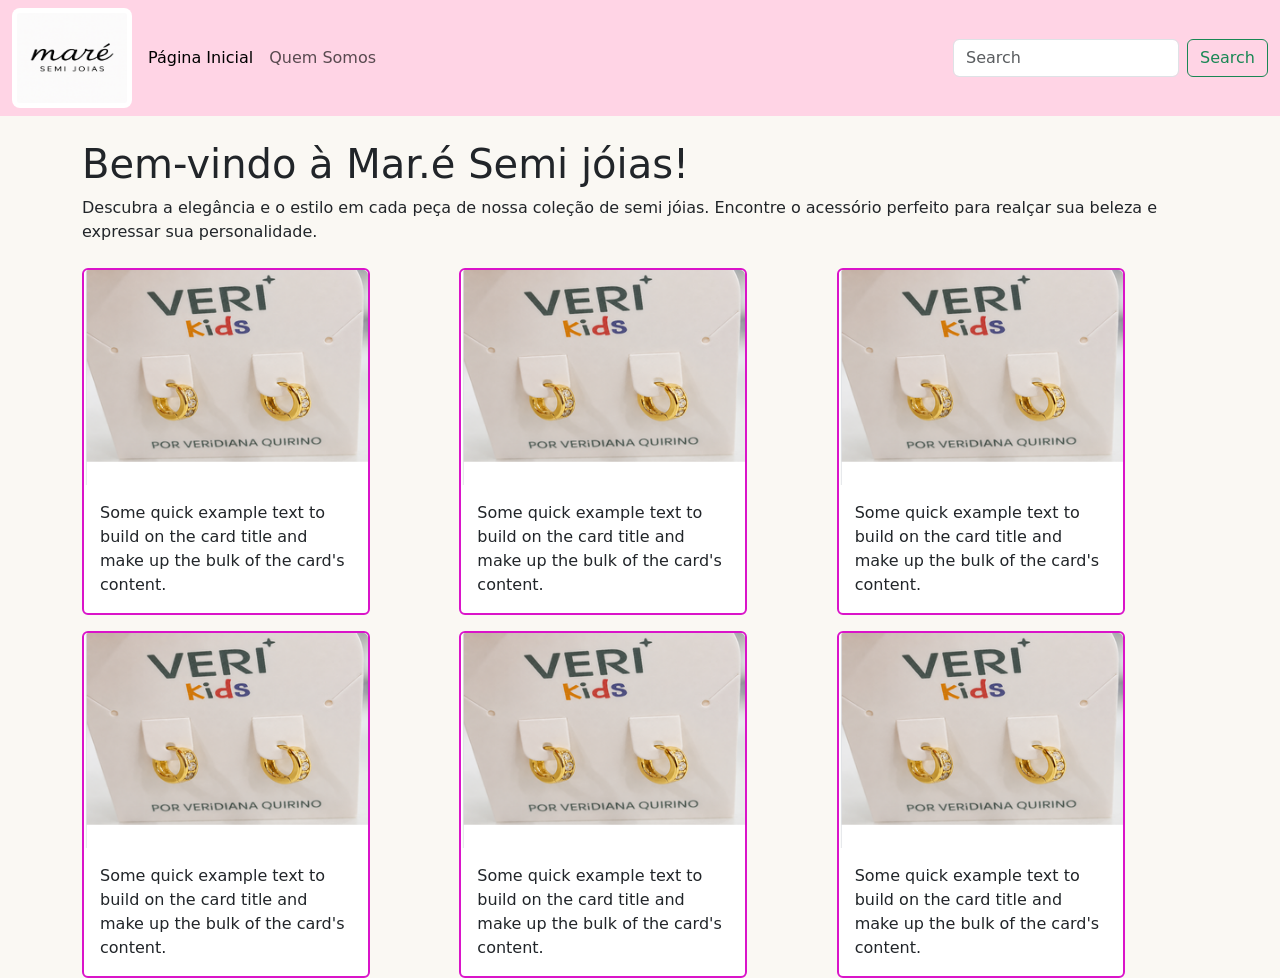
==== index.html @ 589cd00e "maresemijoias" ====
<!DOCTYPE html>
<html lang="pt-br">

<head>
    <meta charset="UTF-8">
    <meta name="viewport" content="width=device-width, initial-scale=1.0">
    <link href="https://cdn.jsdelivr.net/npm/bootstrap@5.3.8/dist/css/bootstrap.min.css" rel="stylesheet"
        integrity="sha384-sRIl4kxILFvY47J16cr9ZwB07vP4J8+LH7qKQnuqkuIAvNWLzeN8tE5YBujZqJLB" crossorigin="anonymous">
    <link href="./CSS/style.css" rel="stylesheet">
    <script src="https://cdn.jsdelivr.net/npm/bootstrap@5.3.8/dist/js/bootstrap.bundle.min.js"
        integrity="sha384-FKyoEForCGlyvwx9Hj09JcYn3nv7wiPVlz7YYwJrWVcXK/BmnVDxM+D2scQbITxI"
        crossorigin="anonymous"></script>

    <title>Mar.é Semi jóias</title>
</head>

<body>
    <nav class="navbar navbar-expand-lg navbar-rose">
        <div class="container-fluid">
            <img src="./Imagens/logo.png" alt="Logo Mar.é Semi jóias" class="logo me-2">
            <button class="navbar-toggler" type="button" data-bs-toggle="collapse" data-bs-target="#navbarTogglerDemo02"
                aria-controls="navbarTogglerDemo02" aria-expanded="false" aria-label="Toggle navigation">
                <span class="navbar-toggler-icon"></span>
            </button>
            <div class="collapse navbar-collapse" id="navbarTogglerDemo02">
                <ul class="navbar-nav me-auto mb-2 mb-lg-0">
                    <li class="nav-item">
                        <a class="nav-link active" aria-current="page" href="#">Página Inicial </a>
                    </li>
                    <li class="nav-item">
                        <a class="nav-link" href="./quemsomos.html">Quem Somos </a>
                    </li>

                </ul>
                <form class="d-flex" role="search">
                    <input class="form-control me-2" type="search" placeholder="Search" aria-label="Search">
                    <button class="btn btn-outline-success" type="submit">Search</button>
                </form>
            </div>
        </div>
    </nav> <!-- Fim da barra de navegação -->

    <div class="container mt-4">
        <h1>Bem-vindo à Mar.é Semi jóias!</h1>
        <p>Descubra a elegância e o estilo em cada peça de nossa coleção de semi jóias. Encontre o acessório perfeito
            para realçar sua beleza e expressar sua personalidade.</p>

    </div> <!-- Fim da seção de introdução -->
    <div class="container mt-4">
        <div class="row g-3">
            <div class="col-md-6 col-lg-4">
                <div class="card" style="width: 18rem;">
                    <img src="./Imagens/kidsbrinco.png" class="card-img-top" alt="...">
                    <div class="card-body">
                        <p class="card-text">Some quick example text to build on the card title and make up the bulk of
                            the
                            card's content.</p>
                    </div>
                </div>
            </div>
            <div class="col-md-6 col-lg-4">
                <div class="card" style="width: 18rem;">
                    <img src="./Imagens/kidsbrinco.png" class="card-img-top" alt="...">
                    <div class="card-body">
                        <p class="card-text">Some quick example text to build on the card title and make up the bulk of
                            the
                            card's content.</p>
                    </div>
                </div>
            </div>
            <div class="col-md-6 col-lg-4">
                <div class="card" style="width: 18rem;">
                    <img src="./Imagens/kidsbrinco.png" class="card-img-top" alt="...">
                    <div class="card-body">
                        <p class="card-text">Some quick example text to build on the card title and make up the bulk of
                            the
                            card's content.</p>
                    </div>
                </div>
            </div>
            <div class="col-md-6 col-lg-4">
                <div class="card" style="width: 18rem;">
                    <img src="./Imagens/kidsbrinco.png" class="card-img-top" alt="...">
                    <div class="card-body">
                        <p class="card-text">Some quick example text to build on the card title and make up the bulk of
                            the
                            card's content.</p>
                    </div>
                </div>
            </div>
            <div class="col-md-6 col-lg-4">
                <div class="card" style="width: 18rem;">
                    <img src="./Imagens/kidsbrinco.png" class="card-img-top" alt="...">
                    <div class="card-body">
                        <p class="card-text">Some quick example text to build on the card title and make up the bulk of
                            the
                            card's content.</p>
                    </div>
                </div>
            </div>
            <div class="col-md-6 col-lg-4">
                <div class="card" style="width: 18rem;">
                    <img src="./Imagens/kidsbrinco.png" class="card-img-top" alt="...">
                    <div class="card-body">
                        <p class="card-text">Some quick example text to build on the card title and make up the bulk of
                            the
                            card's content.</p>
                    </div>
                </div>
            

        </div>
    </div> <!-- Fim do conteúdo principal -->
</body>

</html>
---- CSS/style.css ----
.navbar-brand {
    font-size: 1.5rem;
    font-weight: bold;
    color: #ff006a;
}

.navbar-rose {
    background-color: #ffd4e5 !important;
}

.card {
    border: 2px solid #da14c9;
}

.card-colored {

    border: 2px solid #da14c9;
    color: #333;
}

body {
    background-color: #faf8f3;
}

.logo {
    width: 120px;
    height: 100px;
    background-color: white;
    padding: 5px;
    border-radius: 8px;
}
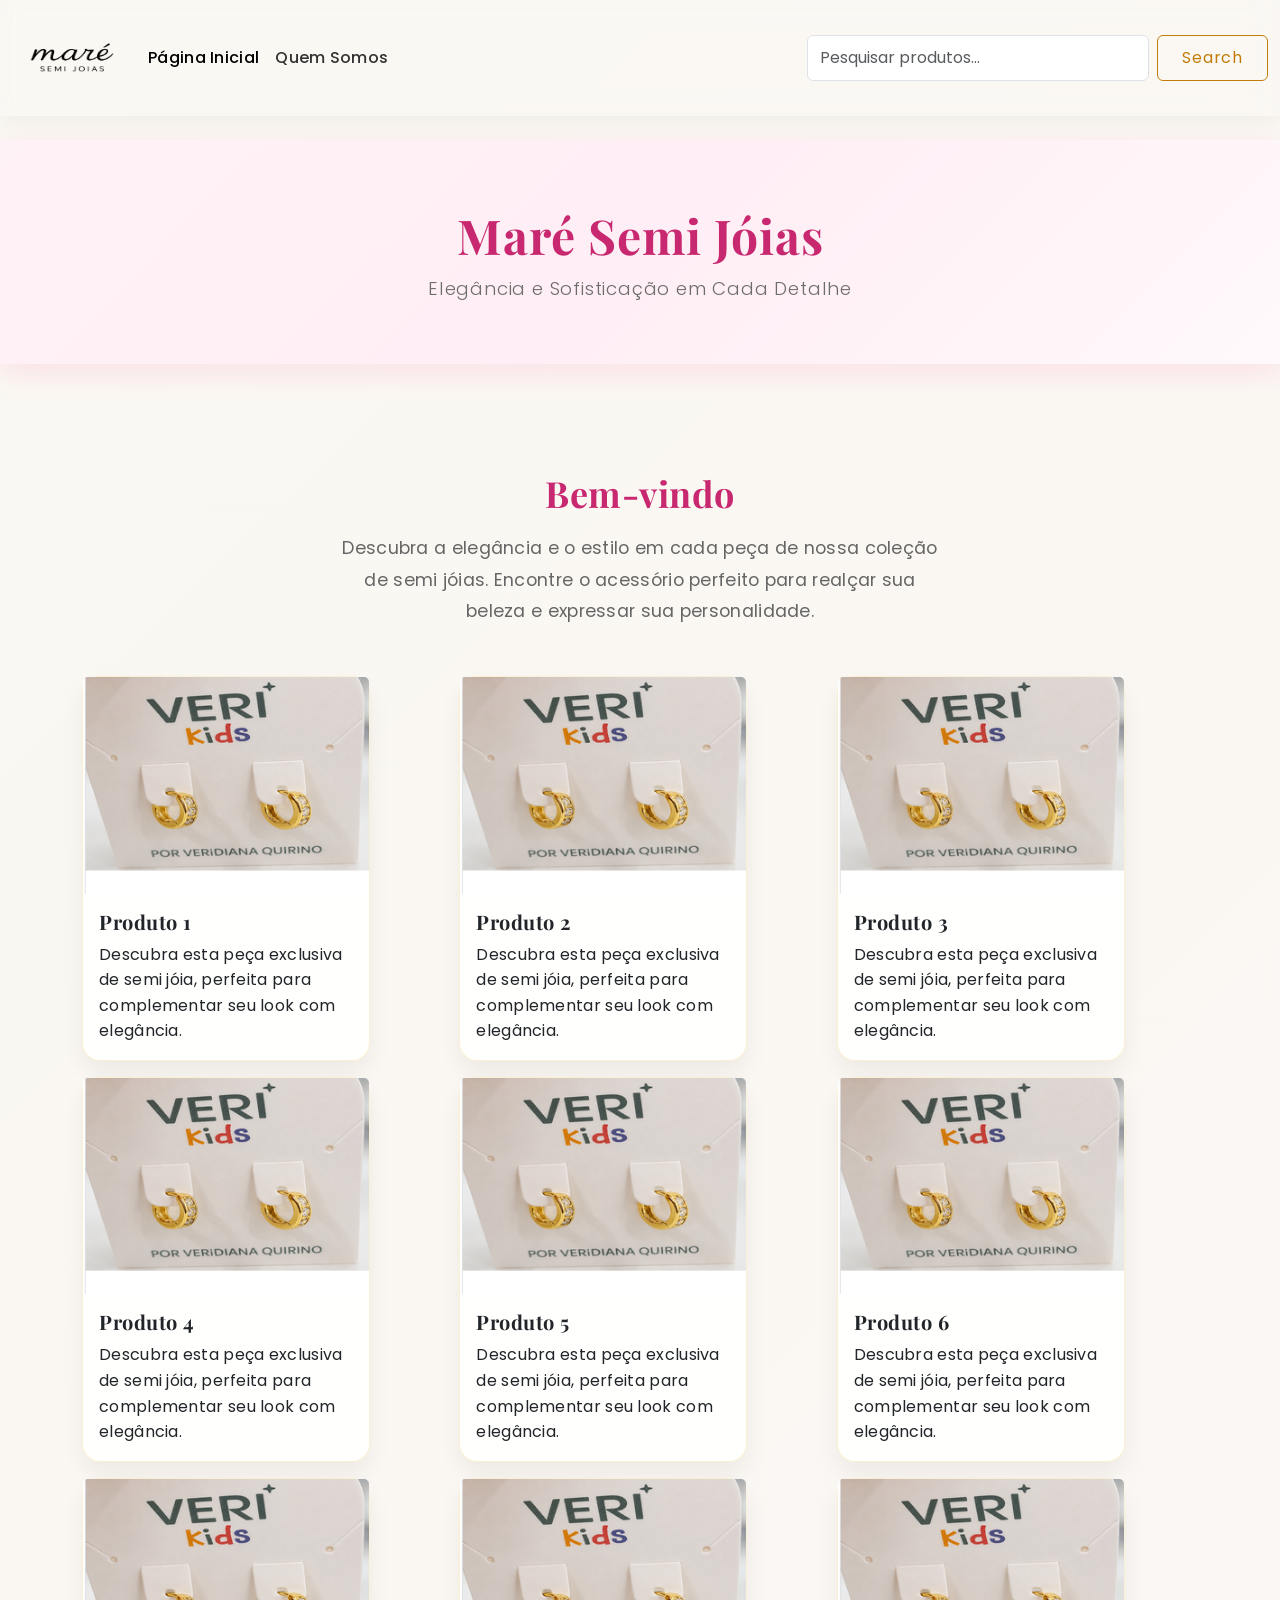
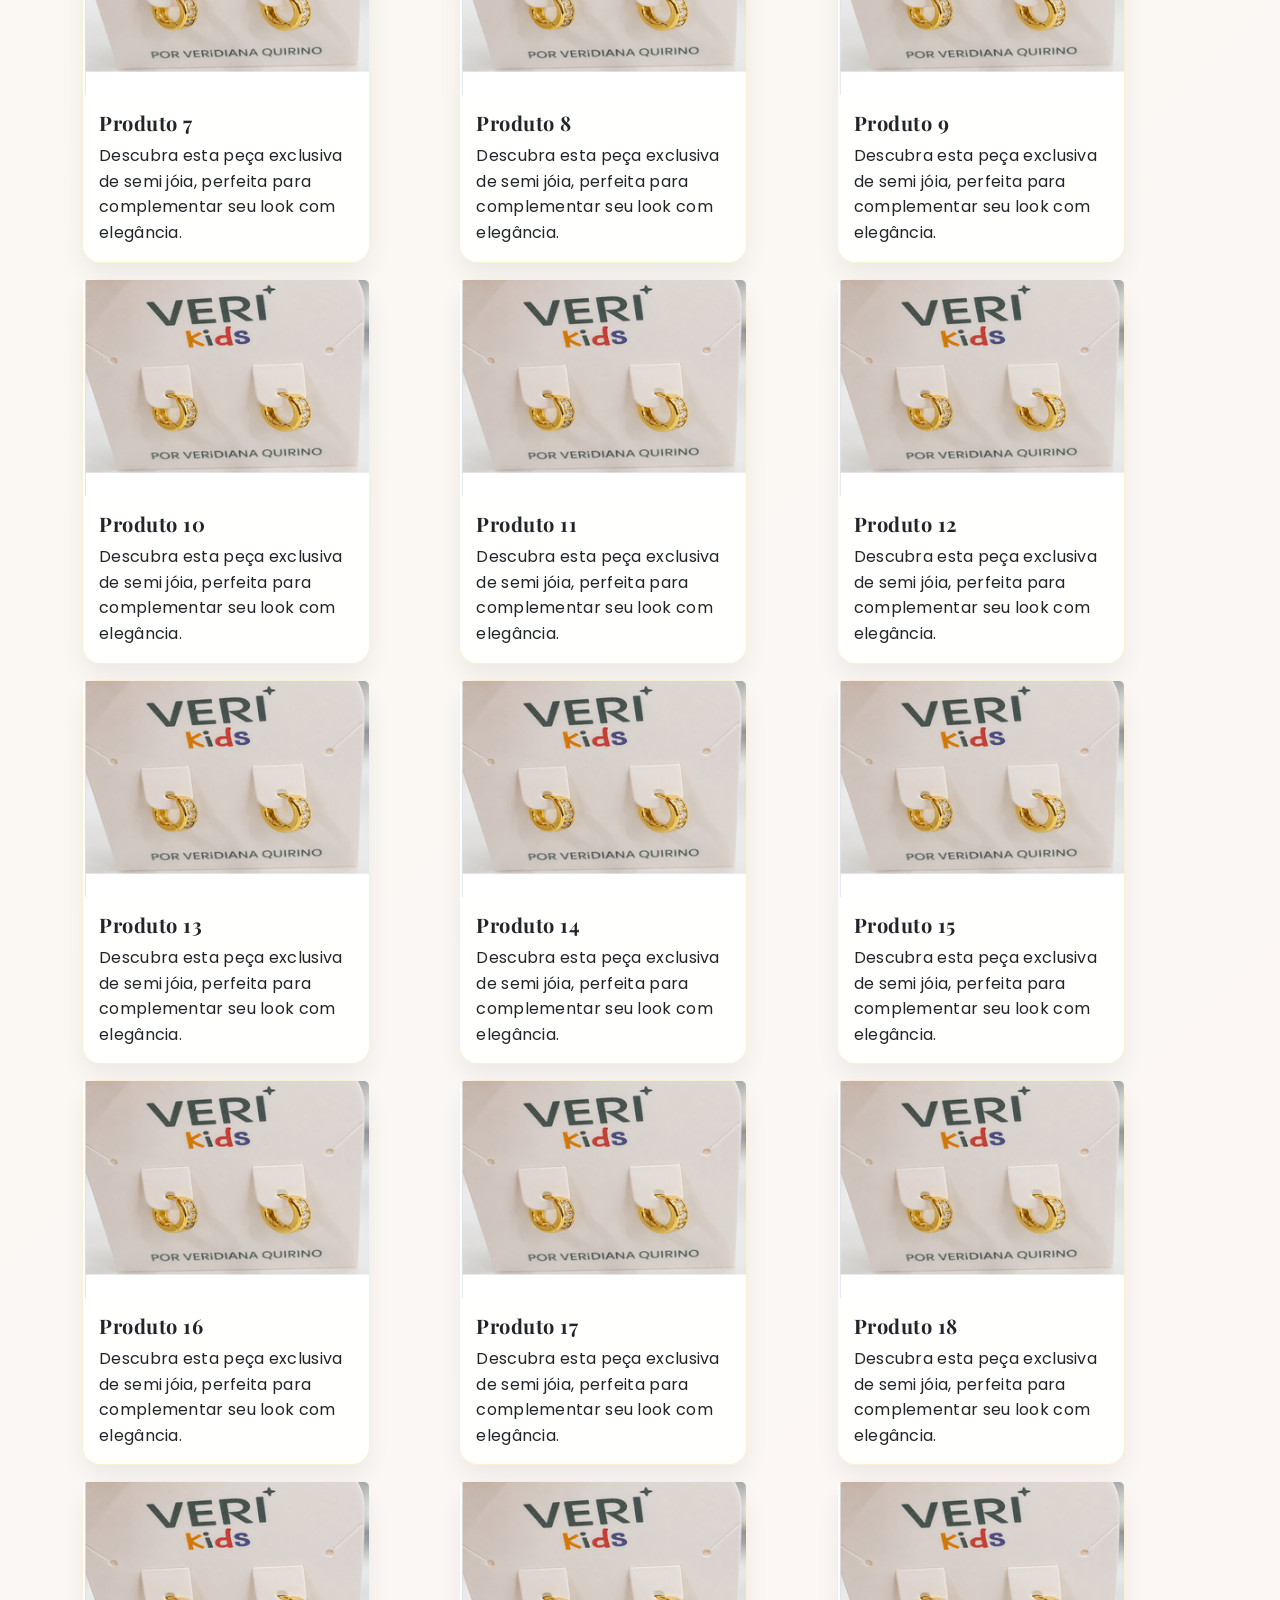
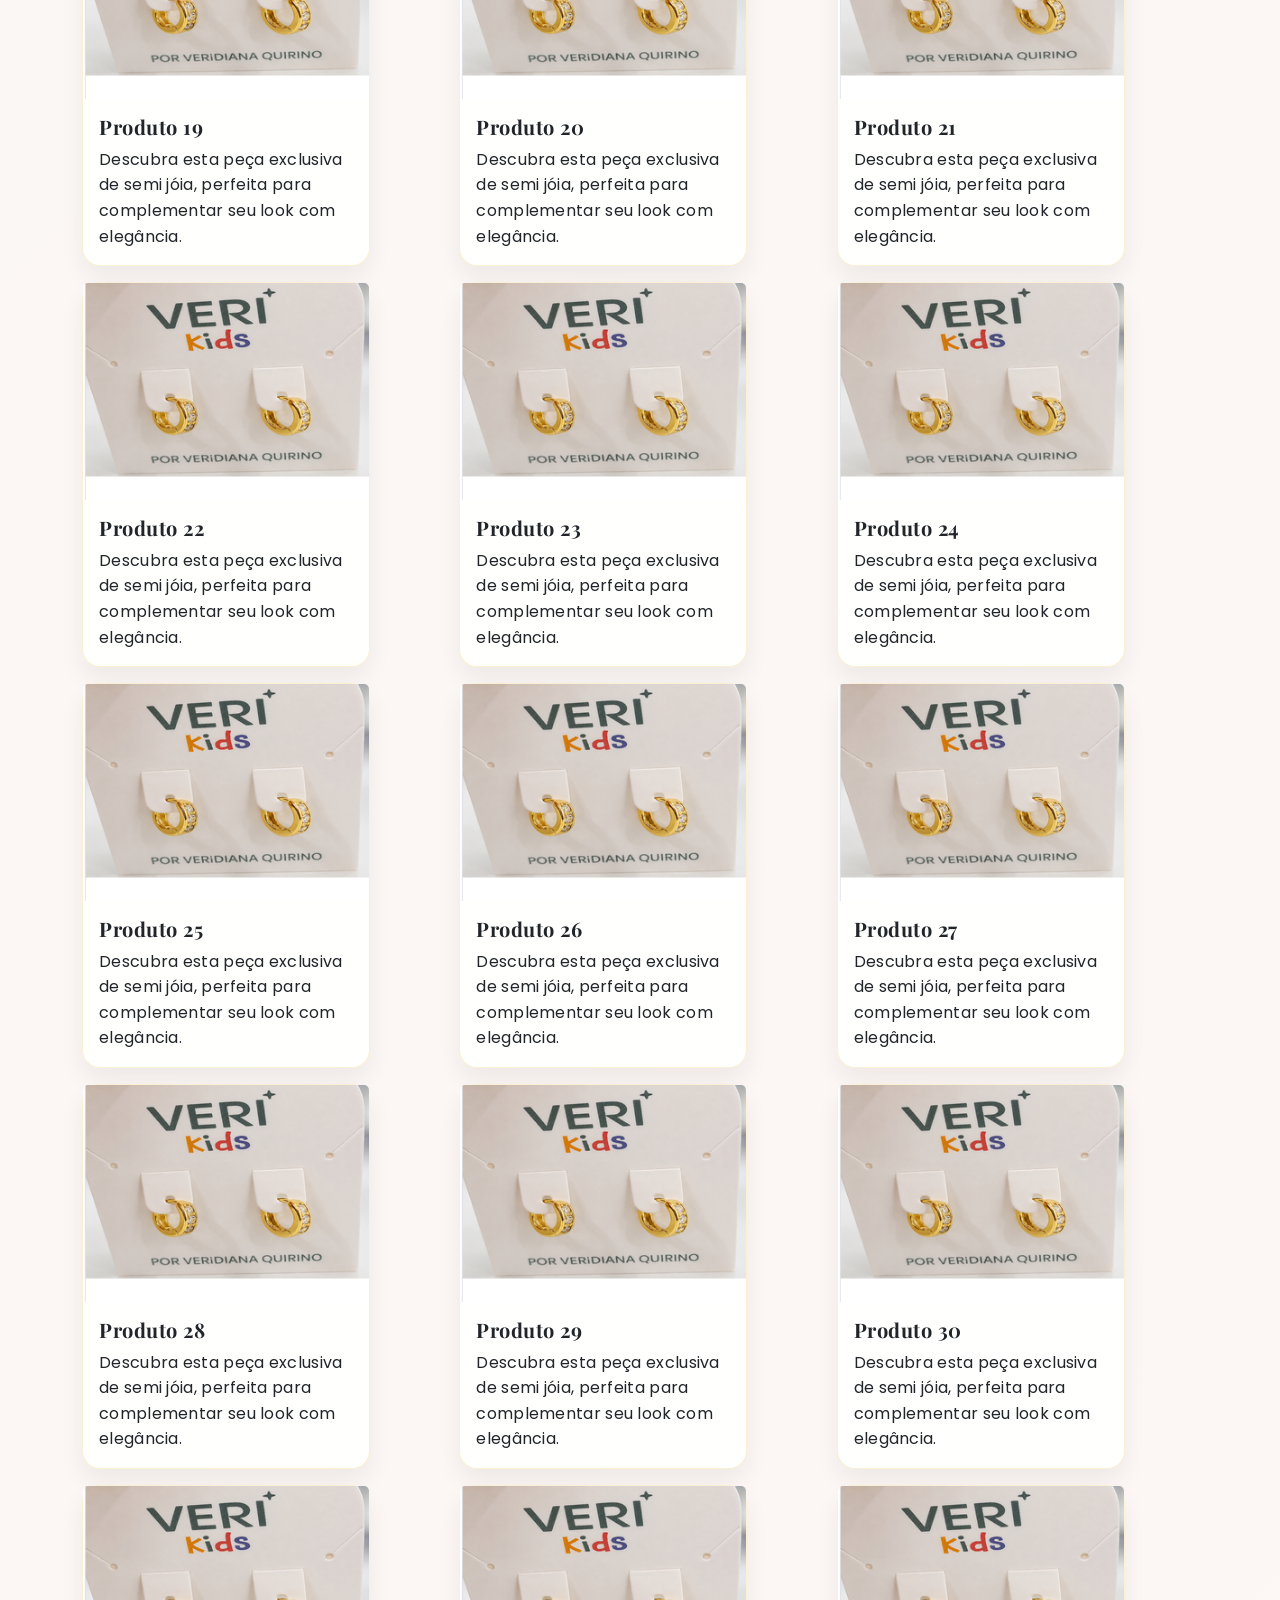
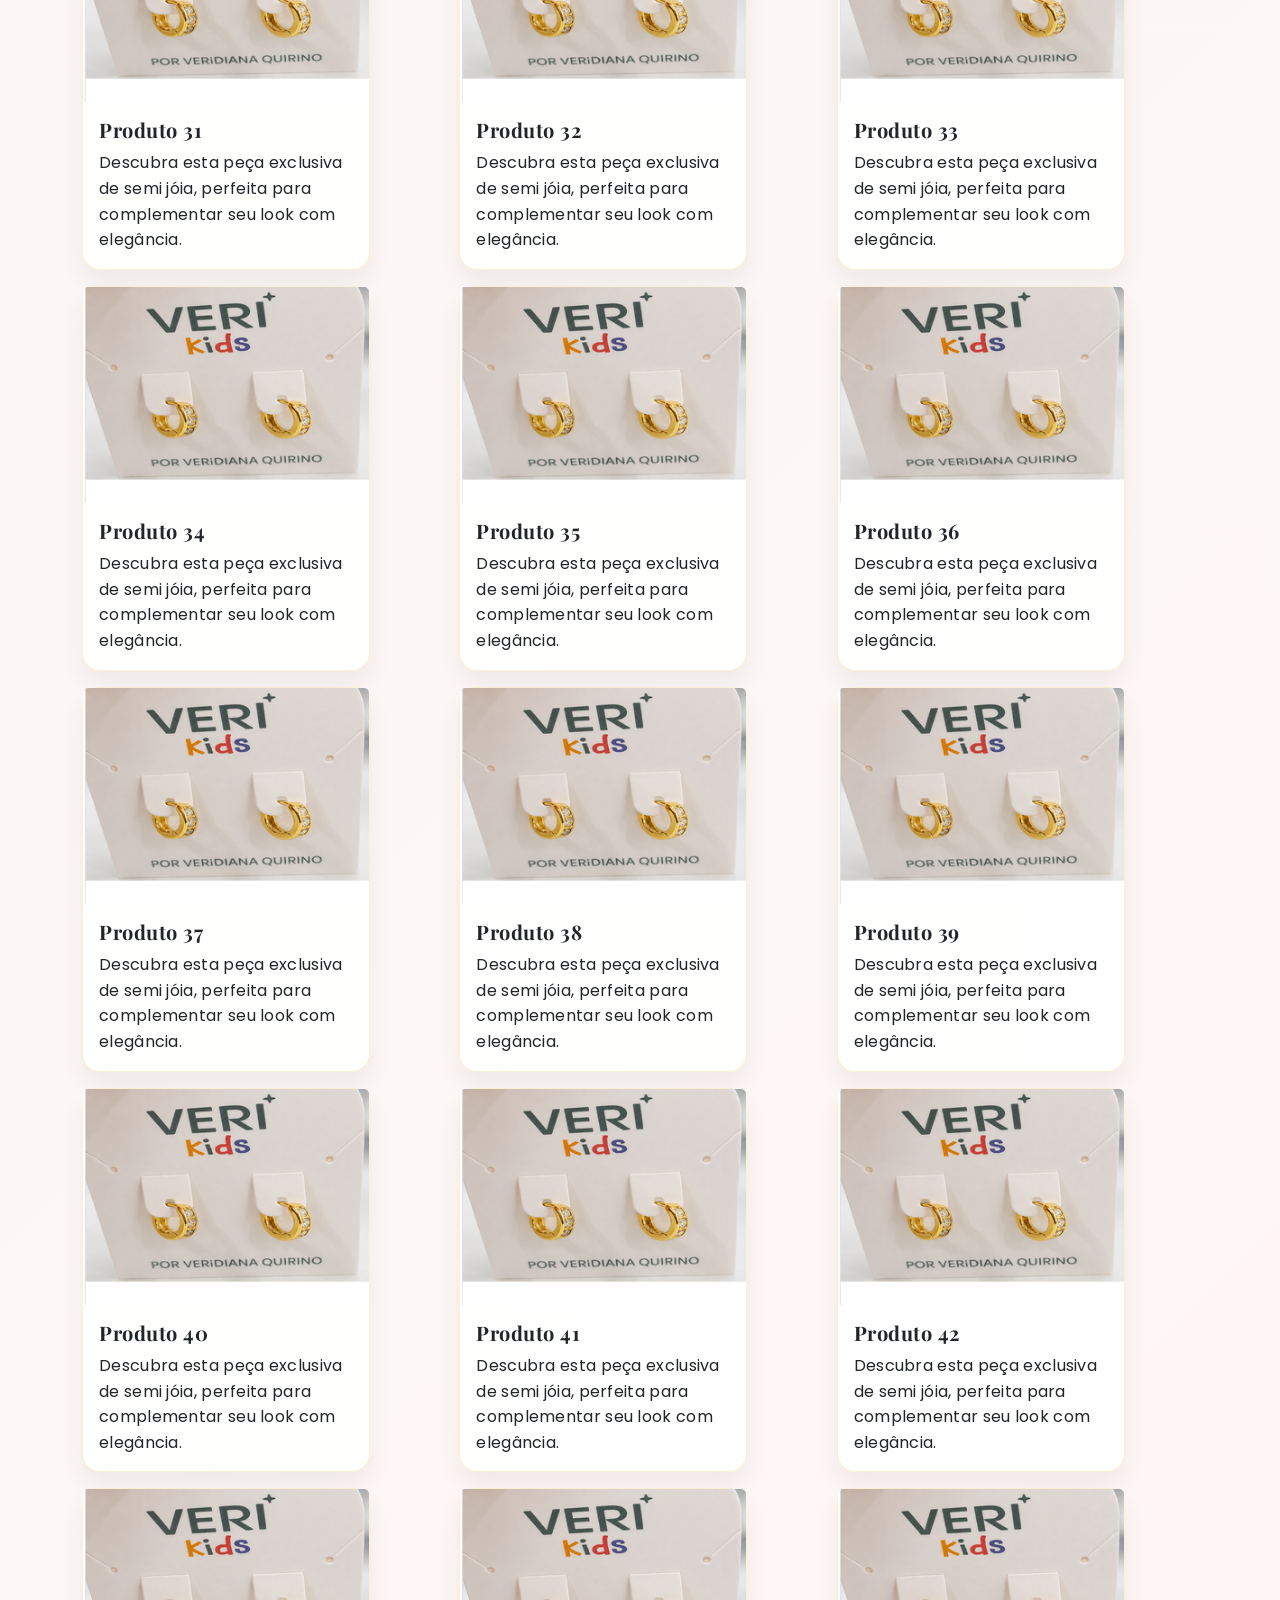
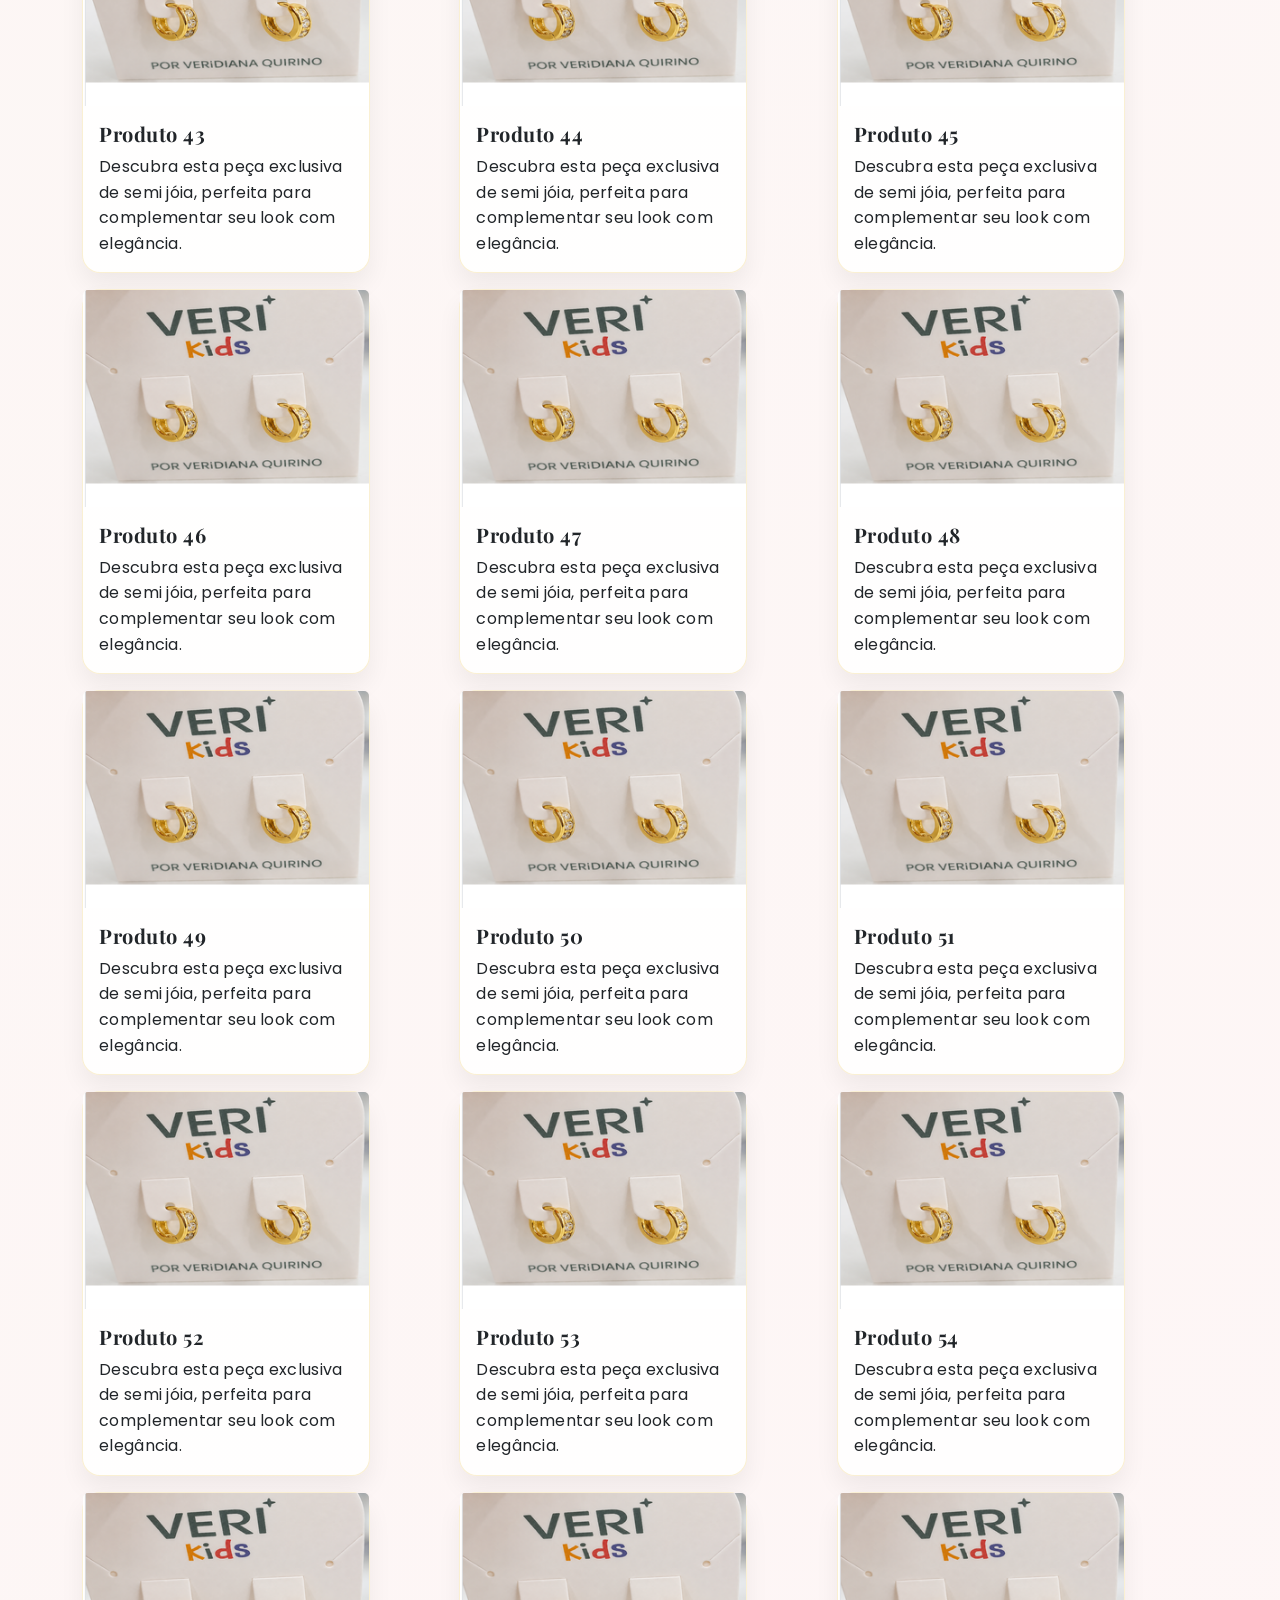
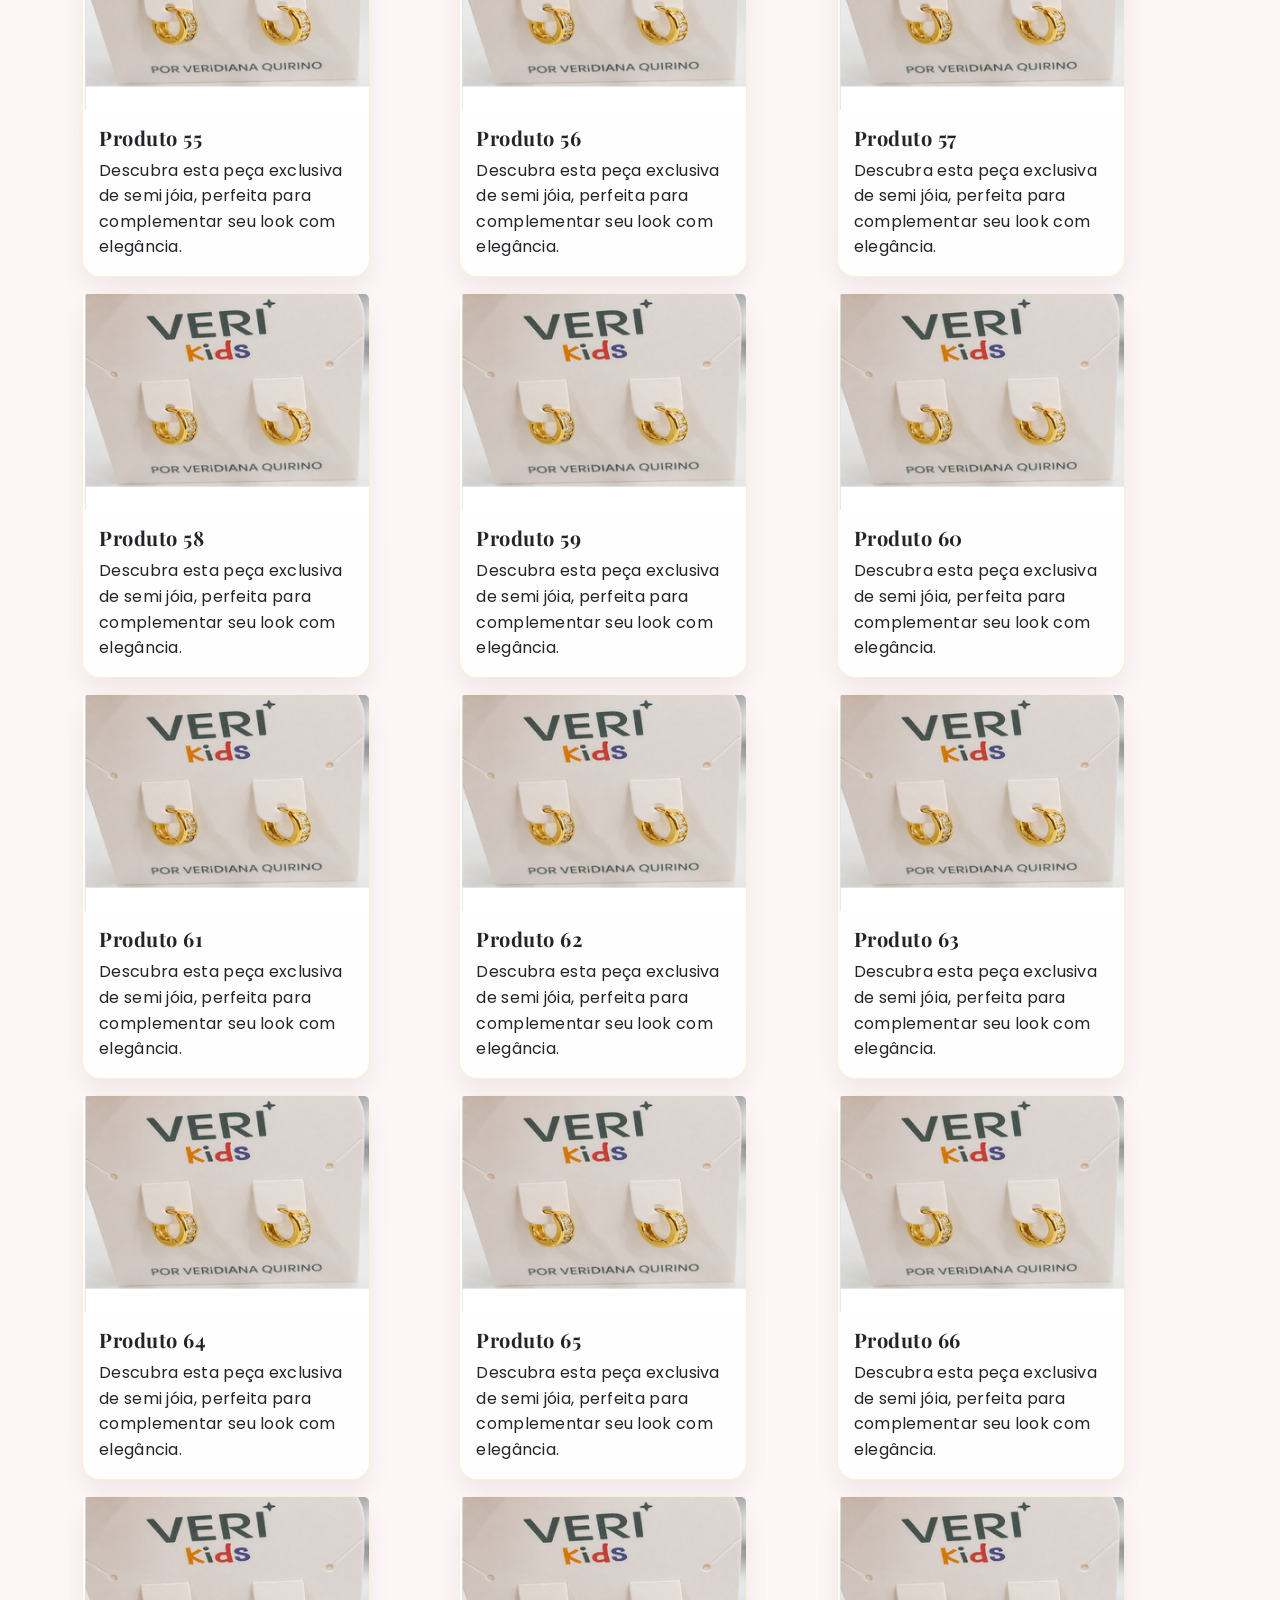
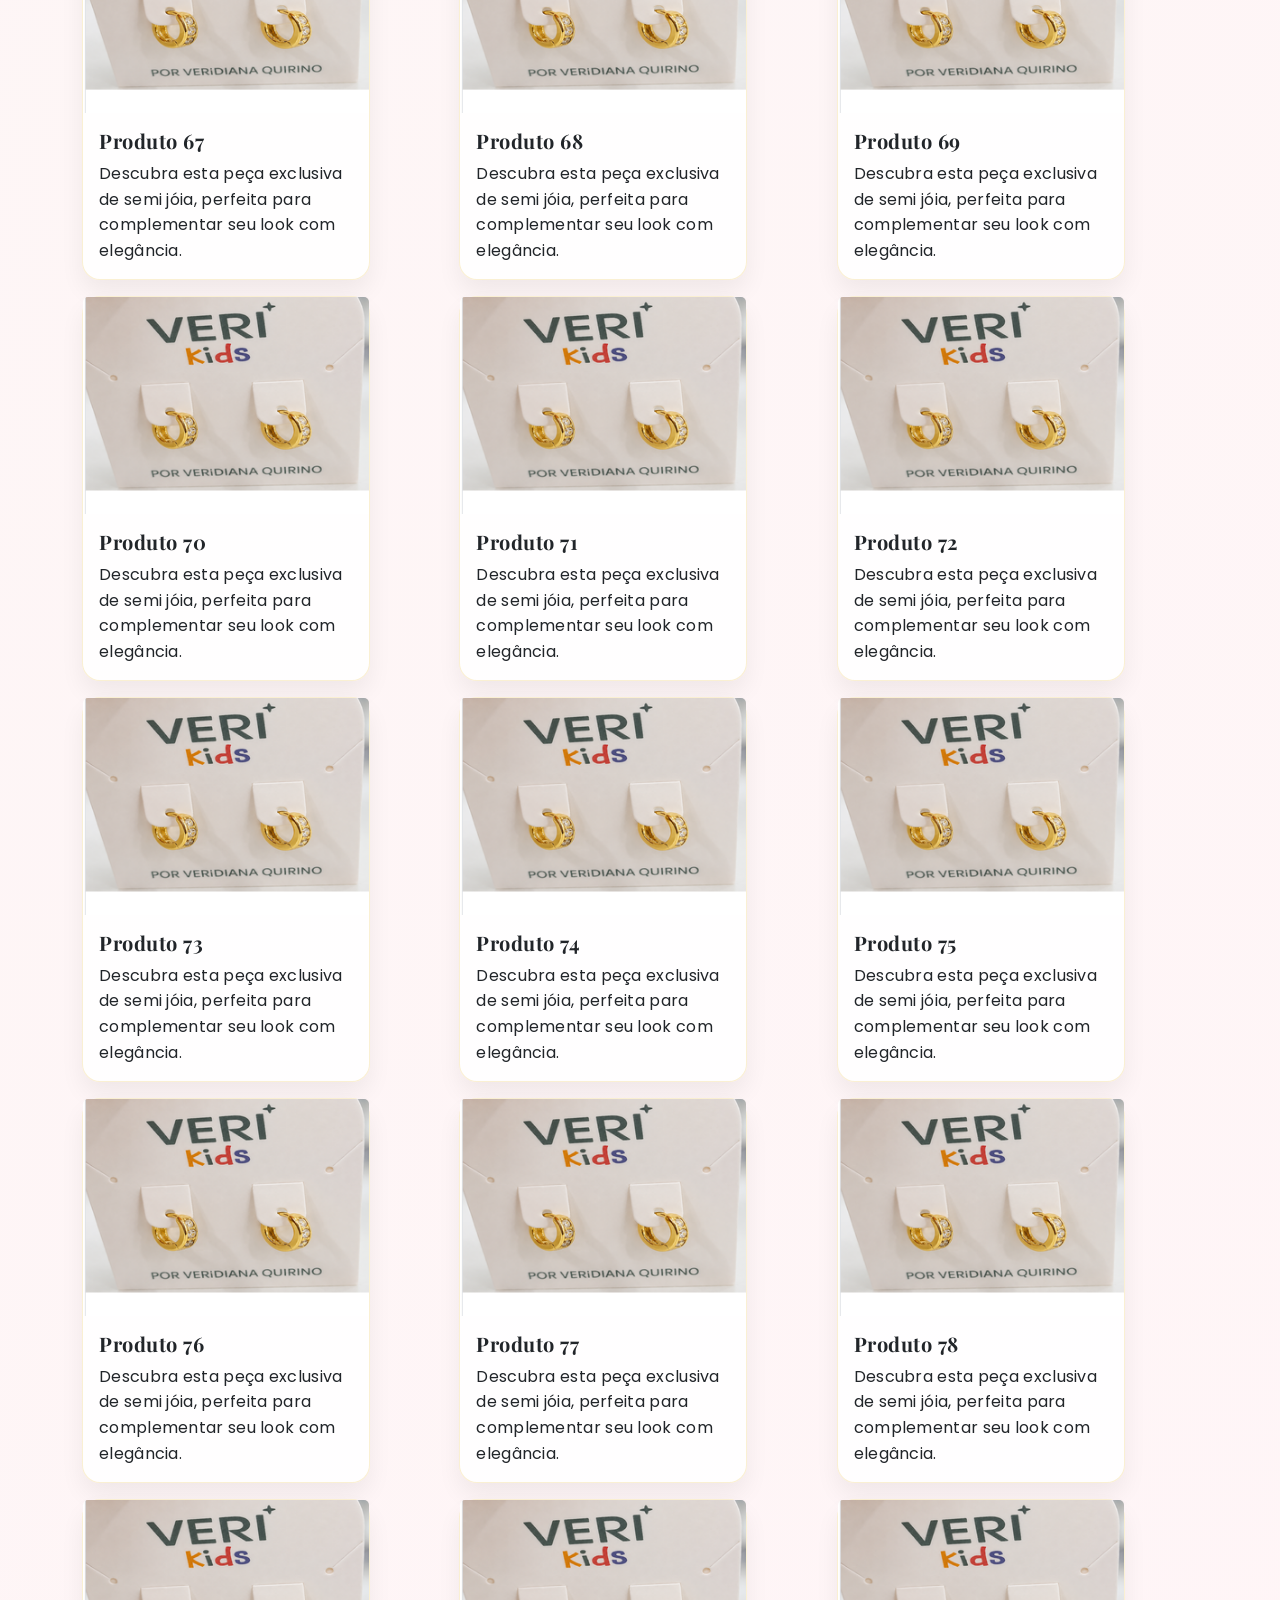
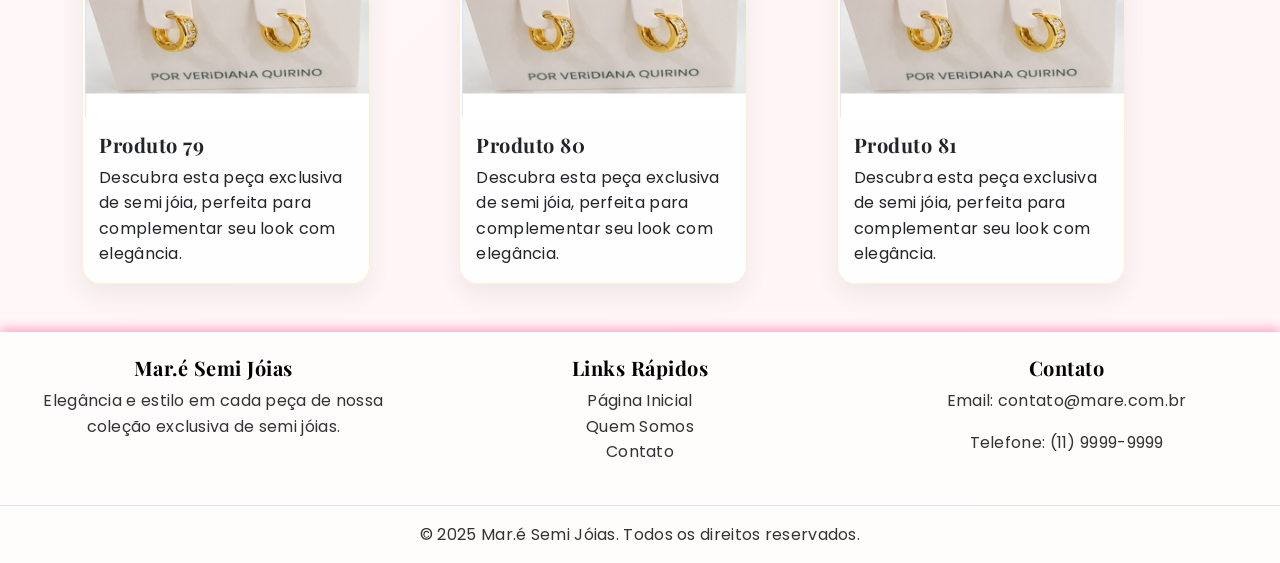
==== commit 0d5198fe: "atualização" ====
--- a/index.html
+++ b/index.html
@@ -6,6 +6,7 @@
     <meta name="viewport" content="width=device-width, initial-scale=1.0">
     <link href="https://cdn.jsdelivr.net/npm/bootstrap@5.3.8/dist/css/bootstrap.min.css" rel="stylesheet"
         integrity="sha384-sRIl4kxILFvY47J16cr9ZwB07vP4J8+LH7qKQnuqkuIAvNWLzeN8tE5YBujZqJLB" crossorigin="anonymous">
+    <link href="https://fonts.googleapis.com/css2?family=Playfair+Display:wght@700&family=Poppins:wght@300;400;500;600&display=swap" rel="stylesheet">
     <link href="./CSS/style.css" rel="stylesheet">
     <script src="https://cdn.jsdelivr.net/npm/bootstrap@5.3.8/dist/js/bootstrap.bundle.min.js"
         integrity="sha384-FKyoEForCGlyvwx9Hj09JcYn3nv7wiPVlz7YYwJrWVcXK/BmnVDxM+D2scQbITxI"
@@ -17,7 +18,7 @@
 <body>
     <nav class="navbar navbar-expand-lg navbar-rose">
         <div class="container-fluid">
-            <img src="./Imagens/logo.png" alt="Logo Mar.é Semi jóias" class="logo me-2">
+            <img src="./Imagens/logosemfundo.png" alt="Logo Mar.é Semi jóias" class="logo me-2">
             <button class="navbar-toggler" type="button" data-bs-toggle="collapse" data-bs-target="#navbarTogglerDemo02"
                 aria-controls="navbarTogglerDemo02" aria-expanded="false" aria-label="Toggle navigation">
                 <span class="navbar-toggler-icon"></span>
@@ -32,85 +33,792 @@
                     </li>
 
                 </ul>
-                <form class="d-flex" role="search">
-                    <input class="form-control me-2" type="search" placeholder="Search" aria-label="Search">
-                    <button class="btn btn-outline-success" type="submit">Search</button>
+                <form class="d-flex" role="search" onsubmit="return false;">
+                    <input class="form-control me-2" type="search" id="searchInput" placeholder="Pesquisar produtos..." aria-label="Search">
+                    <button class="btn btn-outline-gold" type="button">Search</button>
                 </form>
             </div>
         </div>
     </nav> <!-- Fim da barra de navegação -->
 
-    <div class="container mt-4">
-        <h1>Bem-vindo à Mar.é Semi jóias!</h1>
-        <p>Descubra a elegância e o estilo em cada peça de nossa coleção de semi jóias. Encontre o acessório perfeito
-            para realçar sua beleza e expressar sua personalidade.</p>
+    <!-- Hero Section -->
+    <div class="hero-section">
+        <div class="hero-content">
+            <h1 class="hero-title">Maré Semi Jóias</h1>
+            <p class="hero-subtitle">Elegância e Sofisticação em Cada Detalhe</p>
+        </div>
+    </div>
 
-    </div> <!-- Fim da seção de introdução -->
+    <div class="container mt-5">
+        <div class="intro-section text-center mb-5">
+            <h2 class="section-title">Bem-vindo</h2>
+            <p class="section-description">Descubra a elegância e o estilo em cada peça de nossa coleção de semi jóias. Encontre o acessório perfeito para realçar sua beleza e expressar sua personalidade.</p>
+        </div>
+    </div>
     <div class="container mt-4">
         <div class="row g-3">
             <div class="col-md-6 col-lg-4">
                 <div class="card" style="width: 18rem;">
-                    <img src="./Imagens/kidsbrinco.png" class="card-img-top" alt="...">
-                    <div class="card-body">
-                        <p class="card-text">Some quick example text to build on the card title and make up the bulk of
-                            the
-                            card's content.</p>
-                    </div>
-                </div>
-            </div>
-            <div class="col-md-6 col-lg-4">
-                <div class="card" style="width: 18rem;">
-                    <img src="./Imagens/kidsbrinco.png" class="card-img-top" alt="...">
-                    <div class="card-body">
-                        <p class="card-text">Some quick example text to build on the card title and make up the bulk of
-                            the
-                            card's content.</p>
-                    </div>
-                </div>
-            </div>
-            <div class="col-md-6 col-lg-4">
-                <div class="card" style="width: 18rem;">
-                    <img src="./Imagens/kidsbrinco.png" class="card-img-top" alt="...">
-                    <div class="card-body">
-                        <p class="card-text">Some quick example text to build on the card title and make up the bulk of
-                            the
-                            card's content.</p>
-                    </div>
-                </div>
-            </div>
-            <div class="col-md-6 col-lg-4">
-                <div class="card" style="width: 18rem;">
-                    <img src="./Imagens/kidsbrinco.png" class="card-img-top" alt="...">
-                    <div class="card-body">
-                        <p class="card-text">Some quick example text to build on the card title and make up the bulk of
-                            the
-                            card's content.</p>
-                    </div>
-                </div>
-            </div>
-            <div class="col-md-6 col-lg-4">
-                <div class="card" style="width: 18rem;">
-                    <img src="./Imagens/kidsbrinco.png" class="card-img-top" alt="...">
-                    <div class="card-body">
-                        <p class="card-text">Some quick example text to build on the card title and make up the bulk of
-                            the
-                            card's content.</p>
-                    </div>
-                </div>
-            </div>
-            <div class="col-md-6 col-lg-4">
-                <div class="card" style="width: 18rem;">
-                    <img src="./Imagens/kidsbrinco.png" class="card-img-top" alt="...">
-                    <div class="card-body">
-                        <p class="card-text">Some quick example text to build on the card title and make up the bulk of
-                            the
-                            card's content.</p>
-                    </div>
-                </div>
-            
-
+                    <img src="./Imagens/kidsbrinco.png" class="card-img-top" alt="Produto 1">
+                    <div class="card-body">
+                        <h5 class="card-title">Produto 1</h5>
+                        <p class="card-text">Descubra esta peça exclusiva de semi jóia, perfeita para complementar seu look com elegância.</p>
+                    </div>
+                </div>
+            </div>
+            <div class="col-md-6 col-lg-4">
+                <div class="card" style="width: 18rem;">
+                    <img src="./Imagens/kidsbrinco.png" class="card-img-top" alt="Produto 2">
+                    <div class="card-body">
+                        <h5 class="card-title">Produto 2</h5>
+                        <p class="card-text">Descubra esta peça exclusiva de semi jóia, perfeita para complementar seu look com elegância.</p>
+                    </div>
+                </div>
+            </div>
+            <div class="col-md-6 col-lg-4">
+                <div class="card" style="width: 18rem;">
+                    <img src="./Imagens/kidsbrinco.png" class="card-img-top" alt="Produto 3">
+                    <div class="card-body">
+                        <h5 class="card-title">Produto 3</h5>
+                        <p class="card-text">Descubra esta peça exclusiva de semi jóia, perfeita para complementar seu look com elegância.</p>
+                    </div>
+                </div>
+            </div>
+            <div class="col-md-6 col-lg-4">
+                <div class="card" style="width: 18rem;">
+                    <img src="./Imagens/kidsbrinco.png" class="card-img-top" alt="Produto 4">
+                    <div class="card-body">
+                        <h5 class="card-title">Produto 4</h5>
+                        <p class="card-text">Descubra esta peça exclusiva de semi jóia, perfeita para complementar seu look com elegância.</p>
+                    </div>
+                </div>
+            </div>
+            <div class="col-md-6 col-lg-4">
+                <div class="card" style="width: 18rem;">
+                    <img src="./Imagens/kidsbrinco.png" class="card-img-top" alt="Produto 5">
+                    <div class="card-body">
+                        <h5 class="card-title">Produto 5</h5>
+                        <p class="card-text">Descubra esta peça exclusiva de semi jóia, perfeita para complementar seu look com elegância.</p>
+                    </div>
+                </div>
+            </div>
+            <div class="col-md-6 col-lg-4">
+                <div class="card" style="width: 18rem;">
+                    <img src="./Imagens/kidsbrinco.png" class="card-img-top" alt="Produto 6">
+                    <div class="card-body">
+                        <h5 class="card-title">Produto 6</h5>
+                        <p class="card-text">Descubra esta peça exclusiva de semi jóia, perfeita para complementar seu look com elegância.</p>
+                    </div>
+                </div>
+            </div>
+            <div class="col-md-6 col-lg-4">
+                <div class="card" style="width: 18rem;">
+                    <img src="./Imagens/kidsbrinco.png" class="card-img-top" alt="Produto 7">
+                    <div class="card-body">
+                        <h5 class="card-title">Produto 7</h5>
+                        <p class="card-text">Descubra esta peça exclusiva de semi jóia, perfeita para complementar seu look com elegância.</p>
+                    </div>
+                </div>
+            </div>
+            <div class="col-md-6 col-lg-4">
+                <div class="card" style="width: 18rem;">
+                    <img src="./Imagens/kidsbrinco.png" class="card-img-top" alt="Produto 8">
+                    <div class="card-body">
+                        <h5 class="card-title">Produto 8</h5>
+                        <p class="card-text">Descubra esta peça exclusiva de semi jóia, perfeita para complementar seu look com elegância.</p>
+                    </div>
+                </div>
+            </div>
+            <div class="col-md-6 col-lg-4">
+                <div class="card" style="width: 18rem;">
+                    <img src="./Imagens/kidsbrinco.png" class="card-img-top" alt="Produto 9">
+                    <div class="card-body">
+                        <h5 class="card-title">Produto 9</h5>
+                        <p class="card-text">Descubra esta peça exclusiva de semi jóia, perfeita para complementar seu look com elegância.</p>
+                    </div>
+                </div>
+            </div>
+            <div class="col-md-6 col-lg-4">
+                <div class="card" style="width: 18rem;">
+                    <img src="./Imagens/kidsbrinco.png" class="card-img-top" alt="Produto 10">
+                    <div class="card-body">
+                        <h5 class="card-title">Produto 10</h5>
+                        <p class="card-text">Descubra esta peça exclusiva de semi jóia, perfeita para complementar seu look com elegância.</p>
+                    </div>
+                </div>
+            </div>
+            <div class="col-md-6 col-lg-4">
+                <div class="card" style="width: 18rem;">
+                    <img src="./Imagens/kidsbrinco.png" class="card-img-top" alt="Produto 11">
+                    <div class="card-body">
+                        <h5 class="card-title">Produto 11</h5>
+                        <p class="card-text">Descubra esta peça exclusiva de semi jóia, perfeita para complementar seu look com elegância.</p>
+                    </div>
+                </div>
+            </div>
+            <div class="col-md-6 col-lg-4">
+                <div class="card" style="width: 18rem;">
+                    <img src="./Imagens/kidsbrinco.png" class="card-img-top" alt="Produto 12">
+                    <div class="card-body">
+                        <h5 class="card-title">Produto 12</h5>
+                        <p class="card-text">Descubra esta peça exclusiva de semi jóia, perfeita para complementar seu look com elegância.</p>
+                    </div>
+                </div>
+            </div>
+            <div class="col-md-6 col-lg-4">
+                <div class="card" style="width: 18rem;">
+                    <img src="./Imagens/kidsbrinco.png" class="card-img-top" alt="Produto 13">
+                    <div class="card-body">
+                        <h5 class="card-title">Produto 13</h5>
+                        <p class="card-text">Descubra esta peça exclusiva de semi jóia, perfeita para complementar seu look com elegância.</p>
+                    </div>
+                </div>
+            </div>
+            <div class="col-md-6 col-lg-4">
+                <div class="card" style="width: 18rem;">
+                    <img src="./Imagens/kidsbrinco.png" class="card-img-top" alt="Produto 14">
+                    <div class="card-body">
+                        <h5 class="card-title">Produto 14</h5>
+                        <p class="card-text">Descubra esta peça exclusiva de semi jóia, perfeita para complementar seu look com elegância.</p>
+                    </div>
+                </div>
+            </div>
+            <div class="col-md-6 col-lg-4">
+                <div class="card" style="width: 18rem;">
+                    <img src="./Imagens/kidsbrinco.png" class="card-img-top" alt="Produto 15">
+                    <div class="card-body">
+                        <h5 class="card-title">Produto 15</h5>
+                        <p class="card-text">Descubra esta peça exclusiva de semi jóia, perfeita para complementar seu look com elegância.</p>
+                    </div>
+                </div>
+            </div>
+            <div class="col-md-6 col-lg-4">
+                <div class="card" style="width: 18rem;">
+                    <img src="./Imagens/kidsbrinco.png" class="card-img-top" alt="Produto 16">
+                    <div class="card-body">
+                        <h5 class="card-title">Produto 16</h5>
+                        <p class="card-text">Descubra esta peça exclusiva de semi jóia, perfeita para complementar seu look com elegância.</p>
+                    </div>
+                </div>
+            </div>
+            <div class="col-md-6 col-lg-4">
+                <div class="card" style="width: 18rem;">
+                    <img src="./Imagens/kidsbrinco.png" class="card-img-top" alt="Produto 17">
+                    <div class="card-body">
+                        <h5 class="card-title">Produto 17</h5>
+                        <p class="card-text">Descubra esta peça exclusiva de semi jóia, perfeita para complementar seu look com elegância.</p>
+                    </div>
+                </div>
+            </div>
+            <div class="col-md-6 col-lg-4">
+                <div class="card" style="width: 18rem;">
+                    <img src="./Imagens/kidsbrinco.png" class="card-img-top" alt="Produto 18">
+                    <div class="card-body">
+                        <h5 class="card-title">Produto 18</h5>
+                        <p class="card-text">Descubra esta peça exclusiva de semi jóia, perfeita para complementar seu look com elegância.</p>
+                    </div>
+                </div>
+            </div>
+            <div class="col-md-6 col-lg-4">
+                <div class="card" style="width: 18rem;">
+                    <img src="./Imagens/kidsbrinco.png" class="card-img-top" alt="Produto 19">
+                    <div class="card-body">
+                        <h5 class="card-title">Produto 19</h5>
+                        <p class="card-text">Descubra esta peça exclusiva de semi jóia, perfeita para complementar seu look com elegância.</p>
+                    </div>
+                </div>
+            </div>
+            <div class="col-md-6 col-lg-4">
+                <div class="card" style="width: 18rem;">
+                    <img src="./Imagens/kidsbrinco.png" class="card-img-top" alt="Produto 20">
+                    <div class="card-body">
+                        <h5 class="card-title">Produto 20</h5>
+                        <p class="card-text">Descubra esta peça exclusiva de semi jóia, perfeita para complementar seu look com elegância.</p>
+                    </div>
+                </div>
+            </div>
+            <div class="col-md-6 col-lg-4">
+                <div class="card" style="width: 18rem;">
+                    <img src="./Imagens/kidsbrinco.png" class="card-img-top" alt="Produto 21">
+                    <div class="card-body">
+                        <h5 class="card-title">Produto 21</h5>
+                        <p class="card-text">Descubra esta peça exclusiva de semi jóia, perfeita para complementar seu look com elegância.</p>
+                    </div>
+                </div>
+            </div>
+            <div class="col-md-6 col-lg-4">
+                <div class="card" style="width: 18rem;">
+                    <img src="./Imagens/kidsbrinco.png" class="card-img-top" alt="Produto 22">
+                    <div class="card-body">
+                        <h5 class="card-title">Produto 22</h5>
+                        <p class="card-text">Descubra esta peça exclusiva de semi jóia, perfeita para complementar seu look com elegância.</p>
+                    </div>
+                </div>
+            </div>
+            <div class="col-md-6 col-lg-4">
+                <div class="card" style="width: 18rem;">
+                    <img src="./Imagens/kidsbrinco.png" class="card-img-top" alt="Produto 23">
+                    <div class="card-body">
+                        <h5 class="card-title">Produto 23</h5>
+                        <p class="card-text">Descubra esta peça exclusiva de semi jóia, perfeita para complementar seu look com elegância.</p>
+                    </div>
+                </div>
+            </div>
+            <div class="col-md-6 col-lg-4">
+                <div class="card" style="width: 18rem;">
+                    <img src="./Imagens/kidsbrinco.png" class="card-img-top" alt="Produto 24">
+                    <div class="card-body">
+                        <h5 class="card-title">Produto 24</h5>
+                        <p class="card-text">Descubra esta peça exclusiva de semi jóia, perfeita para complementar seu look com elegância.</p>
+                    </div>
+                </div>
+            </div>
+            <div class="col-md-6 col-lg-4">
+                <div class="card" style="width: 18rem;">
+                    <img src="./Imagens/kidsbrinco.png" class="card-img-top" alt="Produto 25">
+                    <div class="card-body">
+                        <h5 class="card-title">Produto 25</h5>
+                        <p class="card-text">Descubra esta peça exclusiva de semi jóia, perfeita para complementar seu look com elegância.</p>
+                    </div>
+                </div>
+            </div>
+            <div class="col-md-6 col-lg-4">
+                <div class="card" style="width: 18rem;">
+                    <img src="./Imagens/kidsbrinco.png" class="card-img-top" alt="Produto 26">
+                    <div class="card-body">
+                        <h5 class="card-title">Produto 26</h5>
+                        <p class="card-text">Descubra esta peça exclusiva de semi jóia, perfeita para complementar seu look com elegância.</p>
+                    </div>
+                </div>
+            </div>
+            <div class="col-md-6 col-lg-4">
+                <div class="card" style="width: 18rem;">
+                    <img src="./Imagens/kidsbrinco.png" class="card-img-top" alt="Produto 27">
+                    <div class="card-body">
+                        <h5 class="card-title">Produto 27</h5>
+                        <p class="card-text">Descubra esta peça exclusiva de semi jóia, perfeita para complementar seu look com elegância.</p>
+                    </div>
+                </div>
+            </div>
+            <div class="col-md-6 col-lg-4">
+                <div class="card" style="width: 18rem;">
+                    <img src="./Imagens/kidsbrinco.png" class="card-img-top" alt="Produto 28">
+                    <div class="card-body">
+                        <h5 class="card-title">Produto 28</h5>
+                        <p class="card-text">Descubra esta peça exclusiva de semi jóia, perfeita para complementar seu look com elegância.</p>
+                    </div>
+                </div>
+            </div>
+            <div class="col-md-6 col-lg-4">
+                <div class="card" style="width: 18rem;">
+                    <img src="./Imagens/kidsbrinco.png" class="card-img-top" alt="Produto 29">
+                    <div class="card-body">
+                        <h5 class="card-title">Produto 29</h5>
+                        <p class="card-text">Descubra esta peça exclusiva de semi jóia, perfeita para complementar seu look com elegância.</p>
+                    </div>
+                </div>
+            </div>
+            <div class="col-md-6 col-lg-4">
+                <div class="card" style="width: 18rem;">
+                    <img src="./Imagens/kidsbrinco.png" class="card-img-top" alt="Produto 30">
+                    <div class="card-body">
+                        <h5 class="card-title">Produto 30</h5>
+                        <p class="card-text">Descubra esta peça exclusiva de semi jóia, perfeita para complementar seu look com elegância.</p>
+                    </div>
+                </div>
+            </div>
+            <div class="col-md-6 col-lg-4">
+                <div class="card" style="width: 18rem;">
+                    <img src="./Imagens/kidsbrinco.png" class="card-img-top" alt="Produto 31">
+                    <div class="card-body">
+                        <h5 class="card-title">Produto 31</h5>
+                        <p class="card-text">Descubra esta peça exclusiva de semi jóia, perfeita para complementar seu look com elegância.</p>
+                    </div>
+                </div>
+            </div>
+            <div class="col-md-6 col-lg-4">
+                <div class="card" style="width: 18rem;">
+                    <img src="./Imagens/kidsbrinco.png" class="card-img-top" alt="Produto 32">
+                    <div class="card-body">
+                        <h5 class="card-title">Produto 32</h5>
+                        <p class="card-text">Descubra esta peça exclusiva de semi jóia, perfeita para complementar seu look com elegância.</p>
+                    </div>
+                </div>
+            </div>
+            <div class="col-md-6 col-lg-4">
+                <div class="card" style="width: 18rem;">
+                    <img src="./Imagens/kidsbrinco.png" class="card-img-top" alt="Produto 33">
+                    <div class="card-body">
+                        <h5 class="card-title">Produto 33</h5>
+                        <p class="card-text">Descubra esta peça exclusiva de semi jóia, perfeita para complementar seu look com elegância.</p>
+                    </div>
+                </div>
+            </div>
+            <div class="col-md-6 col-lg-4">
+                <div class="card" style="width: 18rem;">
+                    <img src="./Imagens/kidsbrinco.png" class="card-img-top" alt="Produto 34">
+                    <div class="card-body">
+                        <h5 class="card-title">Produto 34</h5>
+                        <p class="card-text">Descubra esta peça exclusiva de semi jóia, perfeita para complementar seu look com elegância.</p>
+                    </div>
+                </div>
+            </div>
+            <div class="col-md-6 col-lg-4">
+                <div class="card" style="width: 18rem;">
+                    <img src="./Imagens/kidsbrinco.png" class="card-img-top" alt="Produto 35">
+                    <div class="card-body">
+                        <h5 class="card-title">Produto 35</h5>
+                        <p class="card-text">Descubra esta peça exclusiva de semi jóia, perfeita para complementar seu look com elegância.</p>
+                    </div>
+                </div>
+            </div>
+            <div class="col-md-6 col-lg-4">
+                <div class="card" style="width: 18rem;">
+                    <img src="./Imagens/kidsbrinco.png" class="card-img-top" alt="Produto 36">
+                    <div class="card-body">
+                        <h5 class="card-title">Produto 36</h5>
+                        <p class="card-text">Descubra esta peça exclusiva de semi jóia, perfeita para complementar seu look com elegância.</p>
+                    </div>
+                </div>
+            </div>
+            <div class="col-md-6 col-lg-4">
+                <div class="card" style="width: 18rem;">
+                    <img src="./Imagens/kidsbrinco.png" class="card-img-top" alt="Produto 37">
+                    <div class="card-body">
+                        <h5 class="card-title">Produto 37</h5>
+                        <p class="card-text">Descubra esta peça exclusiva de semi jóia, perfeita para complementar seu look com elegância.</p>
+                    </div>
+                </div>
+            </div>
+            <div class="col-md-6 col-lg-4">
+                <div class="card" style="width: 18rem;">
+                    <img src="./Imagens/kidsbrinco.png" class="card-img-top" alt="Produto 38">
+                    <div class="card-body">
+                        <h5 class="card-title">Produto 38</h5>
+                        <p class="card-text">Descubra esta peça exclusiva de semi jóia, perfeita para complementar seu look com elegância.</p>
+                    </div>
+                </div>
+            </div>
+            <div class="col-md-6 col-lg-4">
+                <div class="card" style="width: 18rem;">
+                    <img src="./Imagens/kidsbrinco.png" class="card-img-top" alt="Produto 39">
+                    <div class="card-body">
+                        <h5 class="card-title">Produto 39</h5>
+                        <p class="card-text">Descubra esta peça exclusiva de semi jóia, perfeita para complementar seu look com elegância.</p>
+                    </div>
+                </div>
+            </div>
+            <div class="col-md-6 col-lg-4">
+                <div class="card" style="width: 18rem;">
+                    <img src="./Imagens/kidsbrinco.png" class="card-img-top" alt="Produto 40">
+                    <div class="card-body">
+                        <h5 class="card-title">Produto 40</h5>
+                        <p class="card-text">Descubra esta peça exclusiva de semi jóia, perfeita para complementar seu look com elegância.</p>
+                    </div>
+                </div>
+            </div>
+            <div class="col-md-6 col-lg-4">
+                <div class="card" style="width: 18rem;">
+                    <img src="./Imagens/kidsbrinco.png" class="card-img-top" alt="Produto 41">
+                    <div class="card-body">
+                        <h5 class="card-title">Produto 41</h5>
+                        <p class="card-text">Descubra esta peça exclusiva de semi jóia, perfeita para complementar seu look com elegância.</p>
+                    </div>
+                </div>
+            </div>
+            <div class="col-md-6 col-lg-4">
+                <div class="card" style="width: 18rem;">
+                    <img src="./Imagens/kidsbrinco.png" class="card-img-top" alt="Produto 42">
+                    <div class="card-body">
+                        <h5 class="card-title">Produto 42</h5>
+                        <p class="card-text">Descubra esta peça exclusiva de semi jóia, perfeita para complementar seu look com elegância.</p>
+                    </div>
+                </div>
+            </div>
+            <div class="col-md-6 col-lg-4">
+                <div class="card" style="width: 18rem;">
+                    <img src="./Imagens/kidsbrinco.png" class="card-img-top" alt="Produto 43">
+                    <div class="card-body">
+                        <h5 class="card-title">Produto 43</h5>
+                        <p class="card-text">Descubra esta peça exclusiva de semi jóia, perfeita para complementar seu look com elegância.</p>
+                    </div>
+                </div>
+            </div>
+            <div class="col-md-6 col-lg-4">
+                <div class="card" style="width: 18rem;">
+                    <img src="./Imagens/kidsbrinco.png" class="card-img-top" alt="Produto 44">
+                    <div class="card-body">
+                        <h5 class="card-title">Produto 44</h5>
+                        <p class="card-text">Descubra esta peça exclusiva de semi jóia, perfeita para complementar seu look com elegância.</p>
+                    </div>
+                </div>
+            </div>
+            <div class="col-md-6 col-lg-4">
+                <div class="card" style="width: 18rem;">
+                    <img src="./Imagens/kidsbrinco.png" class="card-img-top" alt="Produto 45">
+                    <div class="card-body">
+                        <h5 class="card-title">Produto 45</h5>
+                        <p class="card-text">Descubra esta peça exclusiva de semi jóia, perfeita para complementar seu look com elegância.</p>
+                    </div>
+                </div>
+            </div>
+            <div class="col-md-6 col-lg-4">
+                <div class="card" style="width: 18rem;">
+                    <img src="./Imagens/kidsbrinco.png" class="card-img-top" alt="Produto 46">
+                    <div class="card-body">
+                        <h5 class="card-title">Produto 46</h5>
+                        <p class="card-text">Descubra esta peça exclusiva de semi jóia, perfeita para complementar seu look com elegância.</p>
+                    </div>
+                </div>
+            </div>
+            <div class="col-md-6 col-lg-4">
+                <div class="card" style="width: 18rem;">
+                    <img src="./Imagens/kidsbrinco.png" class="card-img-top" alt="Produto 47">
+                    <div class="card-body">
+                        <h5 class="card-title">Produto 47</h5>
+                        <p class="card-text">Descubra esta peça exclusiva de semi jóia, perfeita para complementar seu look com elegância.</p>
+                    </div>
+                </div>
+            </div>
+            <div class="col-md-6 col-lg-4">
+                <div class="card" style="width: 18rem;">
+                    <img src="./Imagens/kidsbrinco.png" class="card-img-top" alt="Produto 48">
+                    <div class="card-body">
+                        <h5 class="card-title">Produto 48</h5>
+                        <p class="card-text">Descubra esta peça exclusiva de semi jóia, perfeita para complementar seu look com elegância.</p>
+                    </div>
+                </div>
+            </div>
+            <div class="col-md-6 col-lg-4">
+                <div class="card" style="width: 18rem;">
+                    <img src="./Imagens/kidsbrinco.png" class="card-img-top" alt="Produto 49">
+                    <div class="card-body">
+                        <h5 class="card-title">Produto 49</h5>
+                        <p class="card-text">Descubra esta peça exclusiva de semi jóia, perfeita para complementar seu look com elegância.</p>
+                    </div>
+                </div>
+            </div>
+            <div class="col-md-6 col-lg-4">
+                <div class="card" style="width: 18rem;">
+                    <img src="./Imagens/kidsbrinco.png" class="card-img-top" alt="Produto 50">
+                    <div class="card-body">
+                        <h5 class="card-title">Produto 50</h5>
+                        <p class="card-text">Descubra esta peça exclusiva de semi jóia, perfeita para complementar seu look com elegância.</p>
+                    </div>
+                </div>
+            </div>
+            <div class="col-md-6 col-lg-4">
+                <div class="card" style="width: 18rem;">
+                    <img src="./Imagens/kidsbrinco.png" class="card-img-top" alt="Produto 51">
+                    <div class="card-body">
+                        <h5 class="card-title">Produto 51</h5>
+                        <p class="card-text">Descubra esta peça exclusiva de semi jóia, perfeita para complementar seu look com elegância.</p>
+                    </div>
+                </div>
+            </div>
+            <div class="col-md-6 col-lg-4">
+                <div class="card" style="width: 18rem;">
+                    <img src="./Imagens/kidsbrinco.png" class="card-img-top" alt="Produto 52">
+                    <div class="card-body">
+                        <h5 class="card-title">Produto 52</h5>
+                        <p class="card-text">Descubra esta peça exclusiva de semi jóia, perfeita para complementar seu look com elegância.</p>
+                    </div>
+                </div>
+            </div>
+            <div class="col-md-6 col-lg-4">
+                <div class="card" style="width: 18rem;">
+                    <img src="./Imagens/kidsbrinco.png" class="card-img-top" alt="Produto 53">
+                    <div class="card-body">
+                        <h5 class="card-title">Produto 53</h5>
+                        <p class="card-text">Descubra esta peça exclusiva de semi jóia, perfeita para complementar seu look com elegância.</p>
+                    </div>
+                </div>
+            </div>
+            <div class="col-md-6 col-lg-4">
+                <div class="card" style="width: 18rem;">
+                    <img src="./Imagens/kidsbrinco.png" class="card-img-top" alt="Produto 54">
+                    <div class="card-body">
+                        <h5 class="card-title">Produto 54</h5>
+                        <p class="card-text">Descubra esta peça exclusiva de semi jóia, perfeita para complementar seu look com elegância.</p>
+                    </div>
+                </div>
+            </div>
+            <div class="col-md-6 col-lg-4">
+                <div class="card" style="width: 18rem;">
+                    <img src="./Imagens/kidsbrinco.png" class="card-img-top" alt="Produto 55">
+                    <div class="card-body">
+                        <h5 class="card-title">Produto 55</h5>
+                        <p class="card-text">Descubra esta peça exclusiva de semi jóia, perfeita para complementar seu look com elegância.</p>
+                    </div>
+                </div>
+            </div>
+            <div class="col-md-6 col-lg-4">
+                <div class="card" style="width: 18rem;">
+                    <img src="./Imagens/kidsbrinco.png" class="card-img-top" alt="Produto 56">
+                    <div class="card-body">
+                        <h5 class="card-title">Produto 56</h5>
+                        <p class="card-text">Descubra esta peça exclusiva de semi jóia, perfeita para complementar seu look com elegância.</p>
+                    </div>
+                </div>
+            </div>
+            <div class="col-md-6 col-lg-4">
+                <div class="card" style="width: 18rem;">
+                    <img src="./Imagens/kidsbrinco.png" class="card-img-top" alt="Produto 57">
+                    <div class="card-body">
+                        <h5 class="card-title">Produto 57</h5>
+                        <p class="card-text">Descubra esta peça exclusiva de semi jóia, perfeita para complementar seu look com elegância.</p>
+                    </div>
+                </div>
+            </div>
+            <div class="col-md-6 col-lg-4">
+                <div class="card" style="width: 18rem;">
+                    <img src="./Imagens/kidsbrinco.png" class="card-img-top" alt="Produto 58">
+                    <div class="card-body">
+                        <h5 class="card-title">Produto 58</h5>
+                        <p class="card-text">Descubra esta peça exclusiva de semi jóia, perfeita para complementar seu look com elegância.</p>
+                    </div>
+                </div>
+            </div>
+            <div class="col-md-6 col-lg-4">
+                <div class="card" style="width: 18rem;">
+                    <img src="./Imagens/kidsbrinco.png" class="card-img-top" alt="Produto 59">
+                    <div class="card-body">
+                        <h5 class="card-title">Produto 59</h5>
+                        <p class="card-text">Descubra esta peça exclusiva de semi jóia, perfeita para complementar seu look com elegância.</p>
+                    </div>
+                </div>
+            </div>
+            <div class="col-md-6 col-lg-4">
+                <div class="card" style="width: 18rem;">
+                    <img src="./Imagens/kidsbrinco.png" class="card-img-top" alt="Produto 60">
+                    <div class="card-body">
+                        <h5 class="card-title">Produto 60</h5>
+                        <p class="card-text">Descubra esta peça exclusiva de semi jóia, perfeita para complementar seu look com elegância.</p>
+                    </div>
+                </div>
+            </div>
+            <div class="col-md-6 col-lg-4">
+                <div class="card" style="width: 18rem;">
+                    <img src="./Imagens/kidsbrinco.png" class="card-img-top" alt="Produto 61">
+                    <div class="card-body">
+                        <h5 class="card-title">Produto 61</h5>
+                        <p class="card-text">Descubra esta peça exclusiva de semi jóia, perfeita para complementar seu look com elegância.</p>
+                    </div>
+                </div>
+            </div>
+            <div class="col-md-6 col-lg-4">
+                <div class="card" style="width: 18rem;">
+                    <img src="./Imagens/kidsbrinco.png" class="card-img-top" alt="Produto 62">
+                    <div class="card-body">
+                        <h5 class="card-title">Produto 62</h5>
+                        <p class="card-text">Descubra esta peça exclusiva de semi jóia, perfeita para complementar seu look com elegância.</p>
+                    </div>
+                </div>
+            </div>
+            <div class="col-md-6 col-lg-4">
+                <div class="card" style="width: 18rem;">
+                    <img src="./Imagens/kidsbrinco.png" class="card-img-top" alt="Produto 63">
+                    <div class="card-body">
+                        <h5 class="card-title">Produto 63</h5>
+                        <p class="card-text">Descubra esta peça exclusiva de semi jóia, perfeita para complementar seu look com elegância.</p>
+                    </div>
+                </div>
+            </div>
+            <div class="col-md-6 col-lg-4">
+                <div class="card" style="width: 18rem;">
+                    <img src="./Imagens/kidsbrinco.png" class="card-img-top" alt="Produto 64">
+                    <div class="card-body">
+                        <h5 class="card-title">Produto 64</h5>
+                        <p class="card-text">Descubra esta peça exclusiva de semi jóia, perfeita para complementar seu look com elegância.</p>
+                    </div>
+                </div>
+            </div>
+            <div class="col-md-6 col-lg-4">
+                <div class="card" style="width: 18rem;">
+                    <img src="./Imagens/kidsbrinco.png" class="card-img-top" alt="Produto 65">
+                    <div class="card-body">
+                        <h5 class="card-title">Produto 65</h5>
+                        <p class="card-text">Descubra esta peça exclusiva de semi jóia, perfeita para complementar seu look com elegância.</p>
+                    </div>
+                </div>
+            </div>
+            <div class="col-md-6 col-lg-4">
+                <div class="card" style="width: 18rem;">
+                    <img src="./Imagens/kidsbrinco.png" class="card-img-top" alt="Produto 66">
+                    <div class="card-body">
+                        <h5 class="card-title">Produto 66</h5>
+                        <p class="card-text">Descubra esta peça exclusiva de semi jóia, perfeita para complementar seu look com elegância.</p>
+                    </div>
+                </div>
+            </div>
+            <div class="col-md-6 col-lg-4">
+                <div class="card" style="width: 18rem;">
+                    <img src="./Imagens/kidsbrinco.png" class="card-img-top" alt="Produto 67">
+                    <div class="card-body">
+                        <h5 class="card-title">Produto 67</h5>
+                        <p class="card-text">Descubra esta peça exclusiva de semi jóia, perfeita para complementar seu look com elegância.</p>
+                    </div>
+                </div>
+            </div>
+            <div class="col-md-6 col-lg-4">
+                <div class="card" style="width: 18rem;">
+                    <img src="./Imagens/kidsbrinco.png" class="card-img-top" alt="Produto 68">
+                    <div class="card-body">
+                        <h5 class="card-title">Produto 68</h5>
+                        <p class="card-text">Descubra esta peça exclusiva de semi jóia, perfeita para complementar seu look com elegância.</p>
+                    </div>
+                </div>
+            </div>
+            <div class="col-md-6 col-lg-4">
+                <div class="card" style="width: 18rem;">
+                    <img src="./Imagens/kidsbrinco.png" class="card-img-top" alt="Produto 69">
+                    <div class="card-body">
+                        <h5 class="card-title">Produto 69</h5>
+                        <p class="card-text">Descubra esta peça exclusiva de semi jóia, perfeita para complementar seu look com elegância.</p>
+                    </div>
+                </div>
+            </div>
+            <div class="col-md-6 col-lg-4">
+                <div class="card" style="width: 18rem;">
+                    <img src="./Imagens/kidsbrinco.png" class="card-img-top" alt="Produto 70">
+                    <div class="card-body">
+                        <h5 class="card-title">Produto 70</h5>
+                        <p class="card-text">Descubra esta peça exclusiva de semi jóia, perfeita para complementar seu look com elegância.</p>
+                    </div>
+                </div>
+            </div>
+            <div class="col-md-6 col-lg-4">
+                <div class="card" style="width: 18rem;">
+                    <img src="./Imagens/kidsbrinco.png" class="card-img-top" alt="Produto 71">
+                    <div class="card-body">
+                        <h5 class="card-title">Produto 71</h5>
+                        <p class="card-text">Descubra esta peça exclusiva de semi jóia, perfeita para complementar seu look com elegância.</p>
+                    </div>
+                </div>
+            </div>
+            <div class="col-md-6 col-lg-4">
+                <div class="card" style="width: 18rem;">
+                    <img src="./Imagens/kidsbrinco.png" class="card-img-top" alt="Produto 72">
+                    <div class="card-body">
+                        <h5 class="card-title">Produto 72</h5>
+                        <p class="card-text">Descubra esta peça exclusiva de semi jóia, perfeita para complementar seu look com elegância.</p>
+                    </div>
+                </div>
+            </div>
+            <div class="col-md-6 col-lg-4">
+                <div class="card" style="width: 18rem;">
+                    <img src="./Imagens/kidsbrinco.png" class="card-img-top" alt="Produto 73">
+                    <div class="card-body">
+                        <h5 class="card-title">Produto 73</h5>
+                        <p class="card-text">Descubra esta peça exclusiva de semi jóia, perfeita para complementar seu look com elegância.</p>
+                    </div>
+                </div>
+            </div>
+            <div class="col-md-6 col-lg-4">
+                <div class="card" style="width: 18rem;">
+                    <img src="./Imagens/kidsbrinco.png" class="card-img-top" alt="Produto 74">
+                    <div class="card-body">
+                        <h5 class="card-title">Produto 74</h5>
+                        <p class="card-text">Descubra esta peça exclusiva de semi jóia, perfeita para complementar seu look com elegância.</p>
+                    </div>
+                </div>
+            </div>
+            <div class="col-md-6 col-lg-4">
+                <div class="card" style="width: 18rem;">
+                    <img src="./Imagens/kidsbrinco.png" class="card-img-top" alt="Produto 75">
+                    <div class="card-body">
+                        <h5 class="card-title">Produto 75</h5>
+                        <p class="card-text">Descubra esta peça exclusiva de semi jóia, perfeita para complementar seu look com elegância.</p>
+                    </div>
+                </div>
+            </div>
+            <div class="col-md-6 col-lg-4">
+                <div class="card" style="width: 18rem;">
+                    <img src="./Imagens/kidsbrinco.png" class="card-img-top" alt="Produto 76">
+                    <div class="card-body">
+                        <h5 class="card-title">Produto 76</h5>
+                        <p class="card-text">Descubra esta peça exclusiva de semi jóia, perfeita para complementar seu look com elegância.</p>
+                    </div>
+                </div>
+            </div>
+            <div class="col-md-6 col-lg-4">
+                <div class="card" style="width: 18rem;">
+                    <img src="./Imagens/kidsbrinco.png" class="card-img-top" alt="Produto 77">
+                    <div class="card-body">
+                        <h5 class="card-title">Produto 77</h5>
+                        <p class="card-text">Descubra esta peça exclusiva de semi jóia, perfeita para complementar seu look com elegância.</p>
+                    </div>
+                </div>
+            </div>
+            <div class="col-md-6 col-lg-4">
+                <div class="card" style="width: 18rem;">
+                    <img src="./Imagens/kidsbrinco.png" class="card-img-top" alt="Produto 78">
+                    <div class="card-body">
+                        <h5 class="card-title">Produto 78</h5>
+                        <p class="card-text">Descubra esta peça exclusiva de semi jóia, perfeita para complementar seu look com elegância.</p>
+                    </div>
+                </div>
+            </div>
+            <div class="col-md-6 col-lg-4">
+                <div class="card" style="width: 18rem;">
+                    <img src="./Imagens/kidsbrinco.png" class="card-img-top" alt="Produto 79">
+                    <div class="card-body">
+                        <h5 class="card-title">Produto 79</h5>
+                        <p class="card-text">Descubra esta peça exclusiva de semi jóia, perfeita para complementar seu look com elegância.</p>
+                    </div>
+                </div>
+            </div>
+            <div class="col-md-6 col-lg-4">
+                <div class="card" style="width: 18rem;">
+                    <img src="./Imagens/kidsbrinco.png" class="card-img-top" alt="Produto 80">
+                    <div class="card-body">
+                        <h5 class="card-title">Produto 80</h5>
+                        <p class="card-text">Descubra esta peça exclusiva de semi jóia, perfeita para complementar seu look com elegância.</p>
+                    </div>
+                </div>
+            </div>
+            <div class="col-md-6 col-lg-4">
+                <div class="card" style="width: 18rem;">
+                    <img src="./Imagens/kidsbrinco.png" class="card-img-top" alt="Produto 81">
+                    <div class="card-body">
+                        <h5 class="card-title">Produto 81</h5>
+                        <p class="card-text">Descubra esta peça exclusiva de semi jóia, perfeita para complementar seu look com elegância.</p>
+                    </div>
+                </div>
+            </div>
         </div>
     </div> <!-- Fim do conteúdo principal -->
+
+    <footer class="footer mt-5">
+        <div class="container-fluid">
+            <div class="row py-4">
+                <div class="col-md-4">
+                    <h5>Mar.é Semi Jóias</h5>
+                    <p>Elegância e estilo em cada peça de nossa coleção exclusiva de semi jóias.</p>
+                </div>
+                <div class="col-md-4">
+                    <h5>Links Rápidos</h5>
+                    <ul class="list-unstyled">
+                        <li><a href="#">Página Inicial</a></li>
+                        <li><a href="./quemsomos.html">Quem Somos</a></li>
+                        <li><a href="#">Contato</a></li>
+                    </ul>
+                </div>
+                <div class="col-md-4">
+                    <h5>Contato</h5>
+                    <p>Email: contato@mare.com.br</p>
+                    <p>Telefone: (11) 9999-9999</p>
+                </div>
+            </div>
+            <div class="row border-top pt-3">
+                <div class="col-12 text-center">
+                    <p>&copy; 2025 Mar.é Semi Jóias. Todos os direitos reservados.</p>
+                </div>
+            </div>
+        </div>
+    </footer>
+
+    <script src="./javascript/search.js"></script>
 </body>
 
 </html>
--- a/CSS/style.css
+++ b/CSS/style.css
@@ -1,31 +1,197 @@
+* {
+    font-family: 'Poppins', sans-serif;
+}
+
+h1, h2, h3, h4, h5, h6 {
+    font-family: 'Playfair Display', serif;
+    font-weight: 700;
+    letter-spacing: 0.5px;
+}
+
 .navbar-brand {
     font-size: 1.5rem;
     font-weight: bold;
     color: #ff006a;
 }
 
+.navbar {
+    position: fixed;
+    top: 0;
+    left: 0;
+    right: 0;
+    width: 100%;
+    z-index: 1000;
+    background: rgba(255, 255, 255, 0.92);
+    backdrop-filter: blur(10px);
+}
+
 .navbar-rose {
-    background-color: #ffd4e5 !important;
+    background-color: transparent !important;
+    box-shadow: 0 4px 20px rgba(0, 0, 0, 0.05);
+}
+
+body {
+    background: linear-gradient(135deg, #faf8f3 0%, #fff5f7 100%);
+    line-height: 1.6;
+    letter-spacing: 0.3px;
+    margin: 0;
+    padding-top: 140px; /* Espaço para a navbar fixa */
 }
 
 .card {
-    border: 2px solid #da14c9;
+    border: 1px solid rgba(226, 169, 13, 0.18);
+    border-radius: 18px;
+    transition: all 0.4s ease;
+    box-shadow: 0 12px 25px rgba(0, 0, 0, 0.06);
+    background: rgba(255, 255, 255, 0.9);
 }
 
-.card-colored {
-
-    border: 2px solid #da14c9;
-    color: #333;
-}
-
-body {
-    background-color: #faf8f3;
+.card:hover {
+    transform: translateY(-8px);
+    box-shadow: 0 18px 38px rgba(0, 0, 0, 0.08);
+    border-color: rgba(226, 169, 13, 0.45);
 }
 
 .logo {
     width: 120px;
     height: 100px;
-    background-color: white;
     padding: 5px;
     border-radius: 8px;
+}
+
+.navbar-nav .nav-link {
+    color: #333;
+    font-weight: 500;
+    transition: all 0.3s ease;
+    position: relative;
+}
+
+.navbar-nav .nav-link::after {
+    content: '';
+    position: absolute;
+    bottom: 0;
+    left: 0;
+    width: 0;
+    height: 2px;
+    background-color: #e2a90d;
+    transition: width 0.3s ease;
+}
+
+.navbar-nav .nav-link:hover::after {
+    width: 100%;
+}
+
+.btn-outline-gold {
+    color: #c17d08;
+    border-color: #c17d08;
+    background: transparent;
+    letter-spacing: 0.8px;
+    padding: 0.65rem 1.5rem;
+    transition: all 0.3s ease;
+}
+
+.btn-outline-gold:hover {
+    color: #fff;
+    background-color: #c17d08;
+    border-color: #c17d08;
+    transform: translateY(-1px);
+}
+
+.hero-section {
+    background: linear-gradient(135deg, #fff2f7 0%, #ffeef5 50%, #fff9fb 100%);
+    padding: 70px 0 60px;
+    text-align: center;
+    margin-bottom: 30px;
+    box-shadow: 0 8px 30px rgba(255, 0, 106, 0.1);
+    transition: opacity 0.3s ease, transform 0.3s ease, visibility 0.3s ease;
+}
+
+.hero-section.hidden,
+.intro-section.hidden {
+    opacity: 0;
+    visibility: hidden;
+    transform: translateY(-24px);
+    height: 0;
+    padding-top: 0;
+    padding-bottom: 0;
+    margin-bottom: 0;
+}
+
+.intro-section {
+    transition: opacity 0.3s ease, transform 0.3s ease, visibility 0.3s ease;
+}
+.hero-title {
+    font-size: 3rem;
+    color: #c8286f;
+    margin-bottom: 14px;
+    letter-spacing: 1px;
+    line-height: 1.05;
+}
+
+.hero-subtitle {
+    font-size: 1.15rem;
+    color: #6d6d6d;
+    font-weight: 300;
+    letter-spacing: 0.8px;
+    max-width: 700px;
+    margin: 0 auto;
+}
+
+.section-title {
+    font-size: 2.25rem;
+    color: #c8286f;
+    margin-bottom: 18px;
+}
+
+.section-description {
+    font-size: 1.1rem;
+    color: #666;
+    max-width: 600px;
+    margin: 0 auto;
+    line-height: 1.8;
+}
+
+.intro-section {
+    padding: 30px 0;
+}
+
+footer {
+    background-color: rgba(255, 255, 255, 0.7);
+    color: #333;
+    margin-top: 3rem;
+    width: 100vw;
+    position: relative;
+    left: 50%;
+    right: 50%;
+    margin-left: -50vw;
+    margin-right: -50vw;
+    box-shadow: 0 -4px 10px rgba(255, 0, 106, 0.3);
+    text-align: center;
+}
+
+footer h5 {
+    color: #000000;
+    font-weight: bold;
+}
+
+footer a {
+    color: #333;
+    text-decoration: none;
+    transition: color 0.3s;
+}
+
+footer a:hover {
+    color: #e2a90d;
+}
+
+.intro-section {
+
+opacity: 0;
+
+transform: translateY(30px);
+
+animation: fadeUp 1s ease forwards;
+
+animation-delay: 0.5s;
+
 }
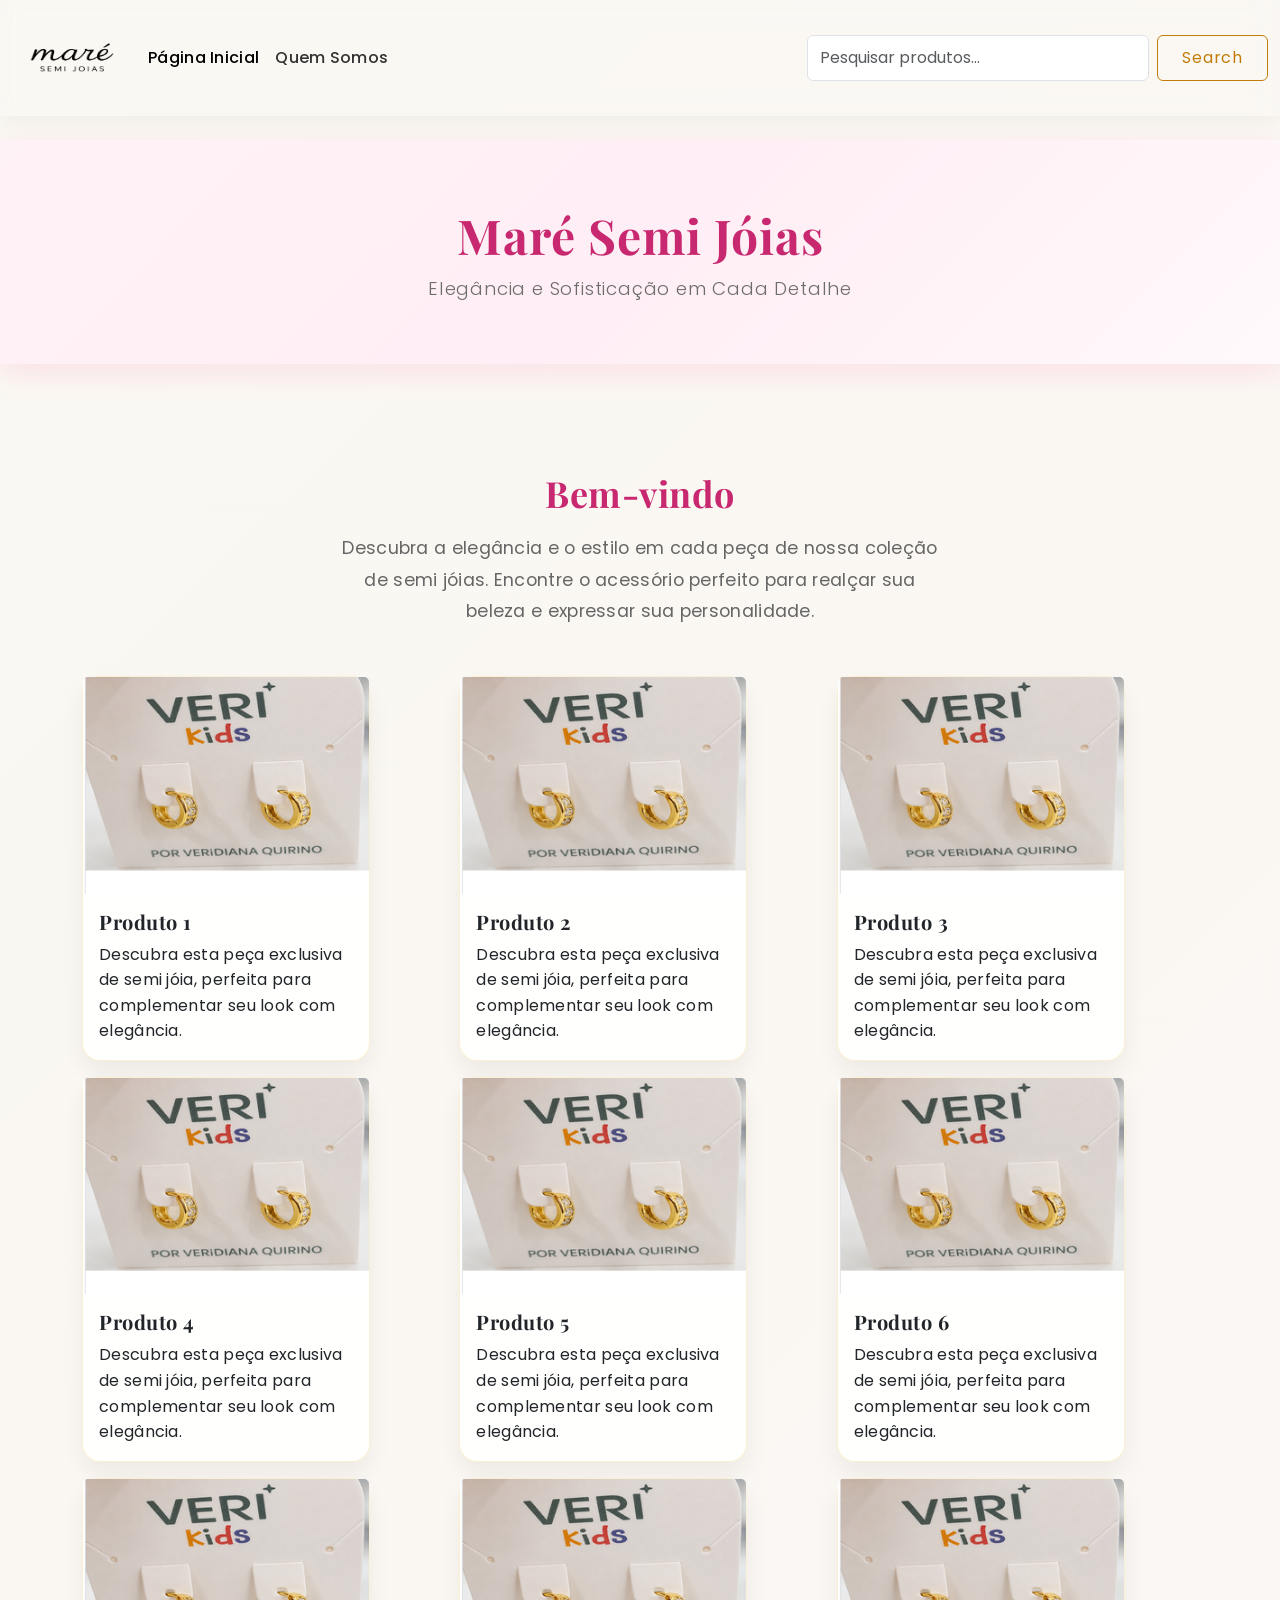
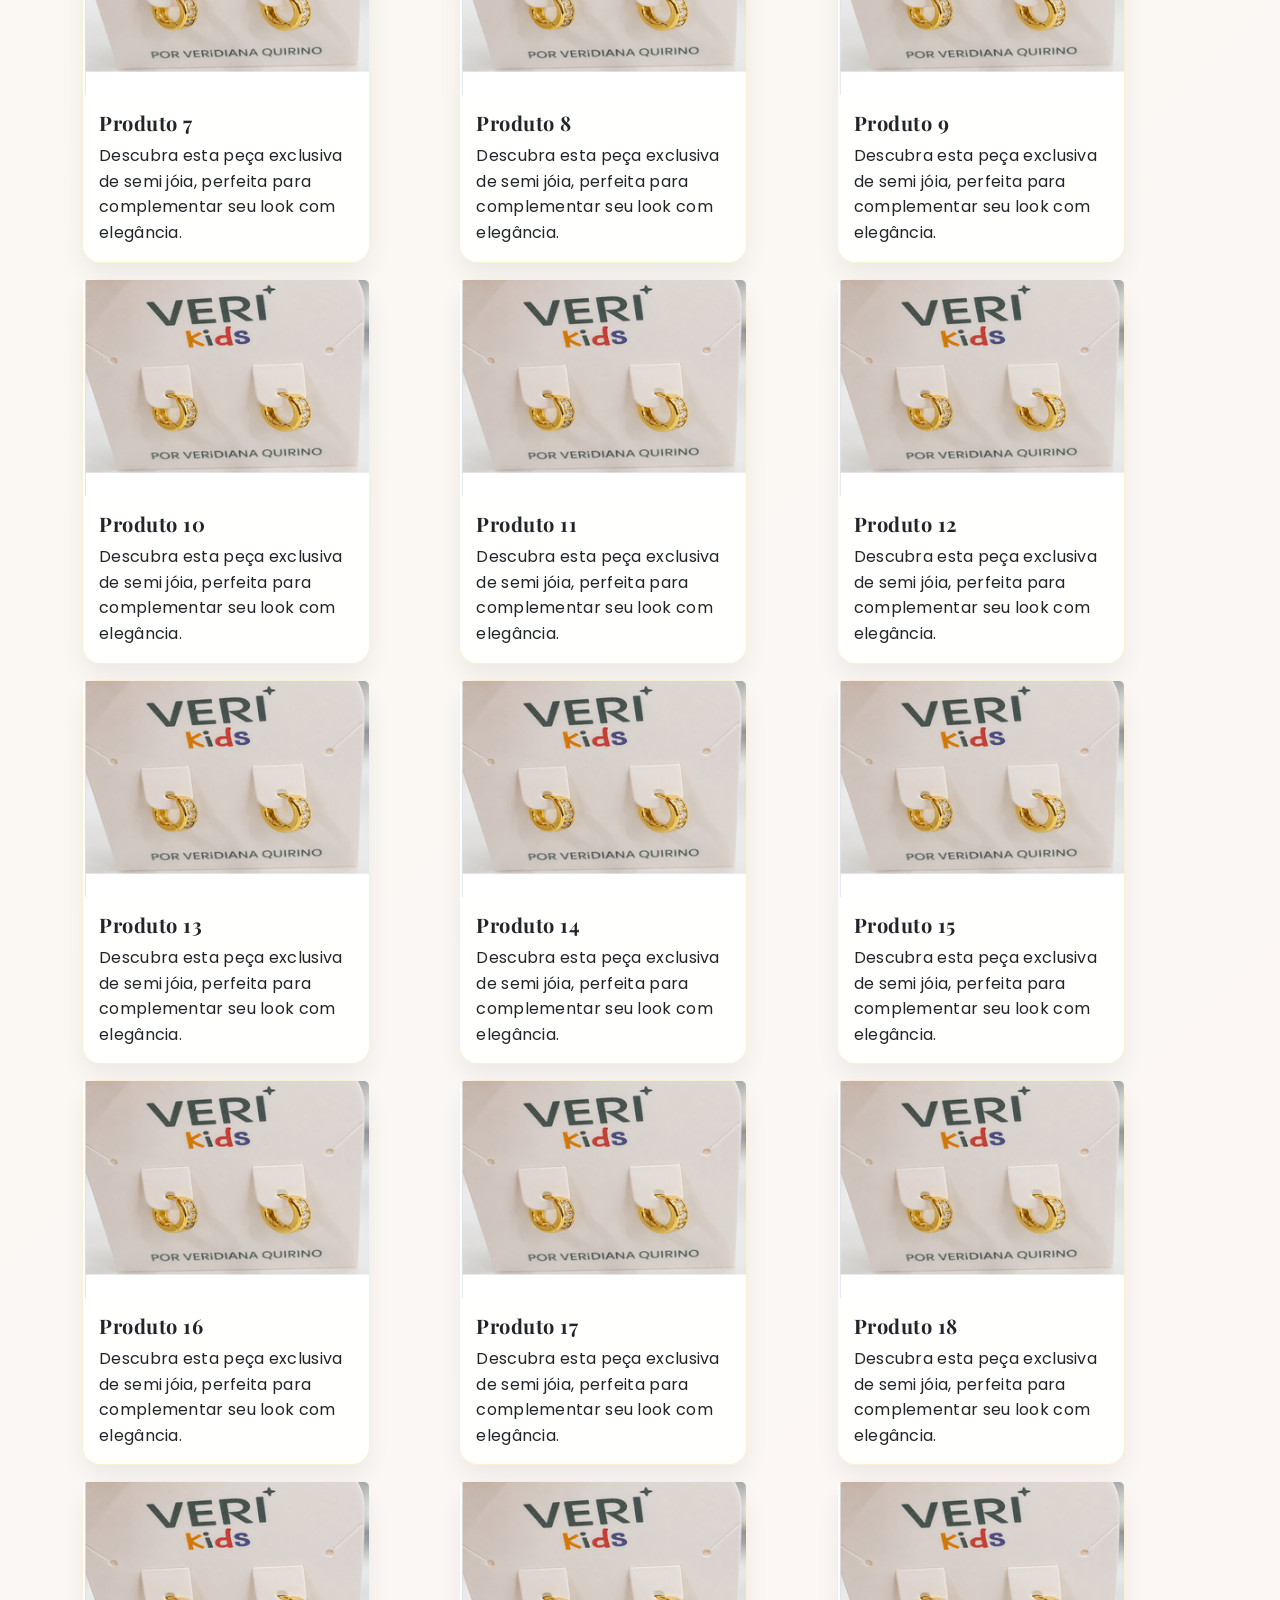
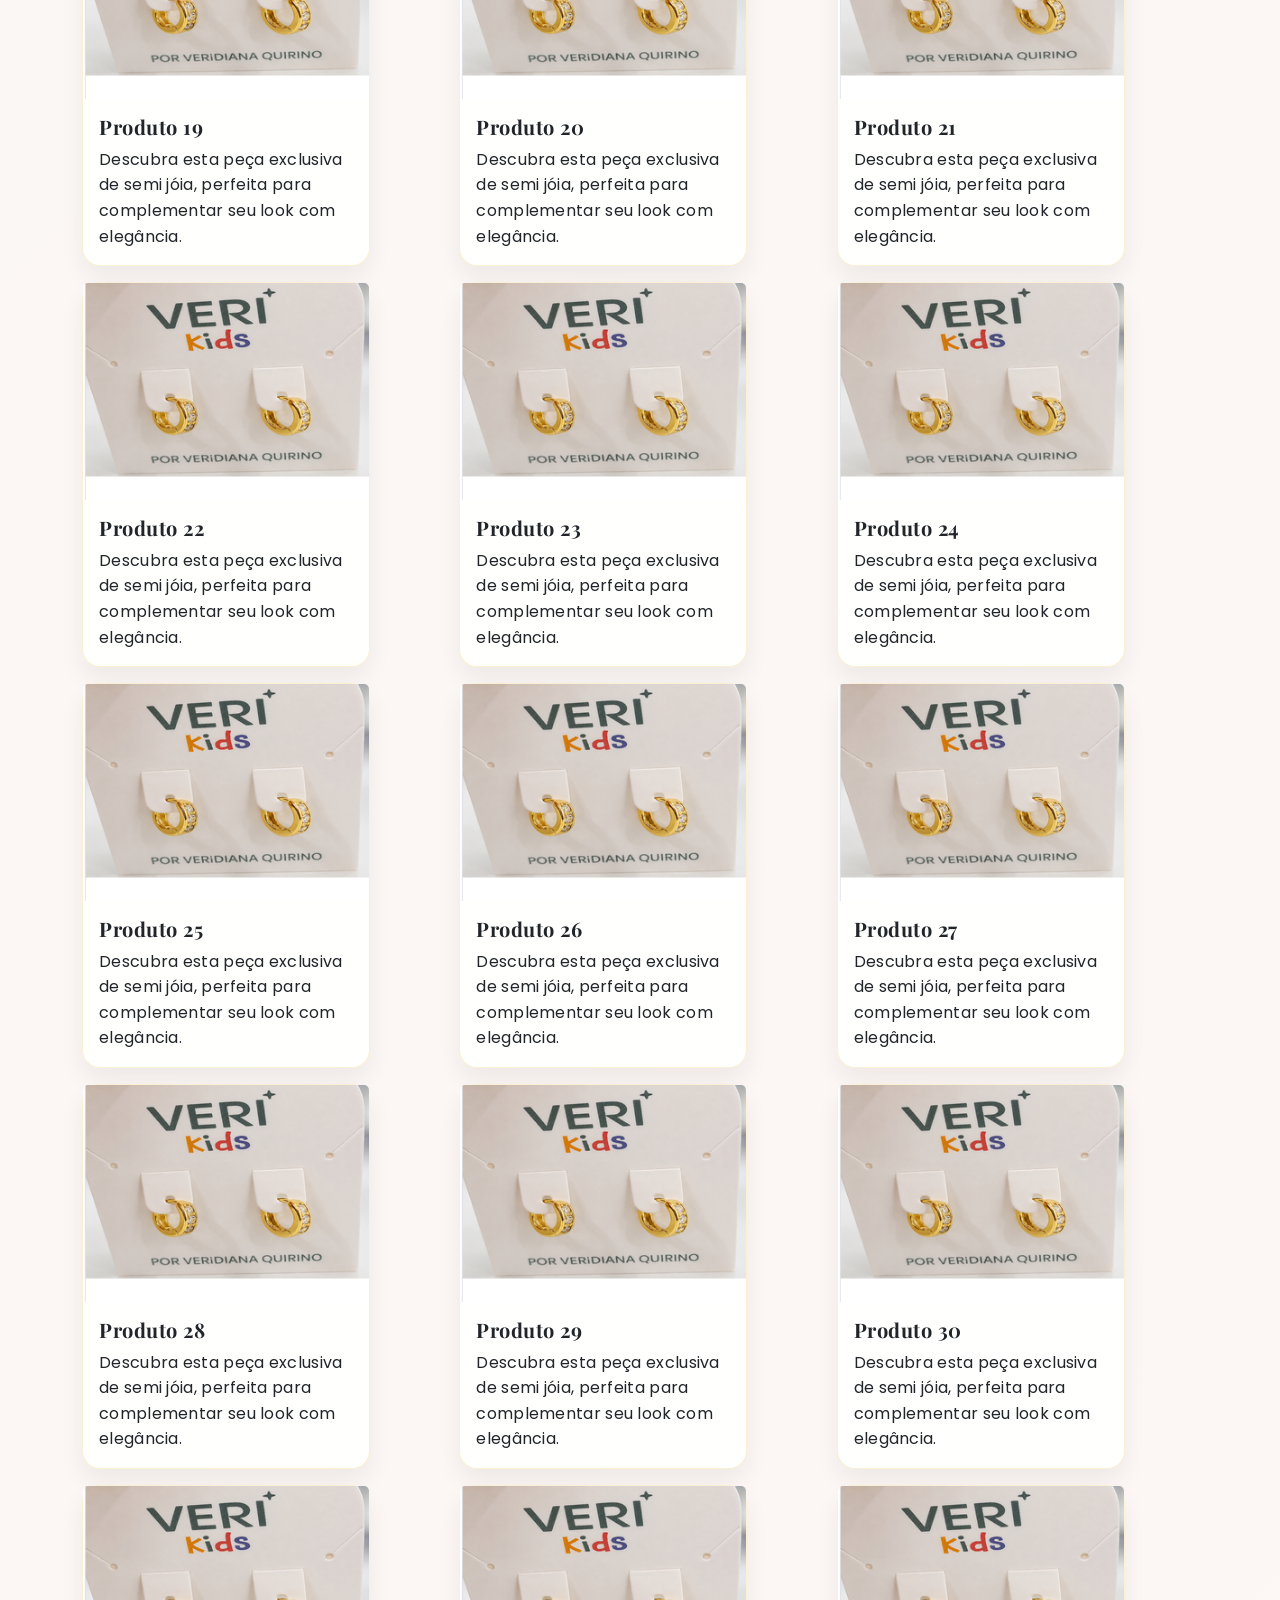
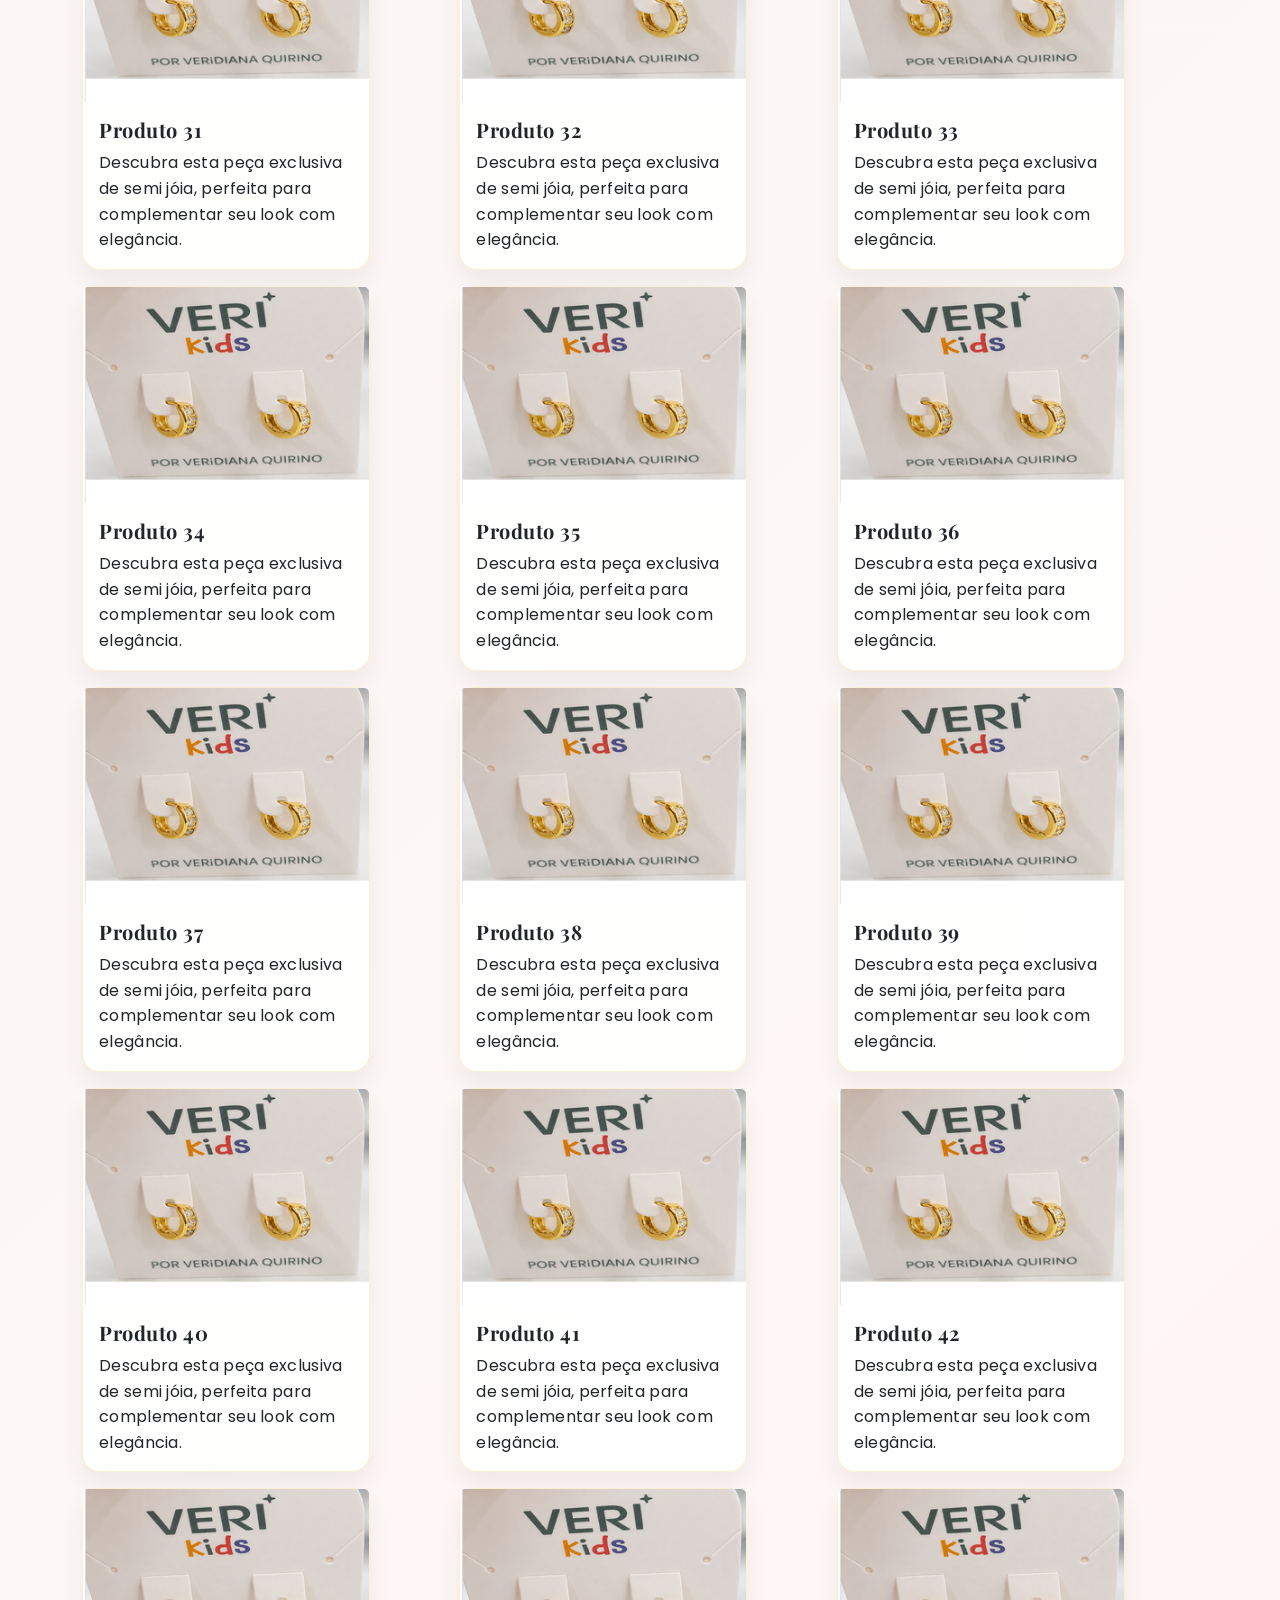
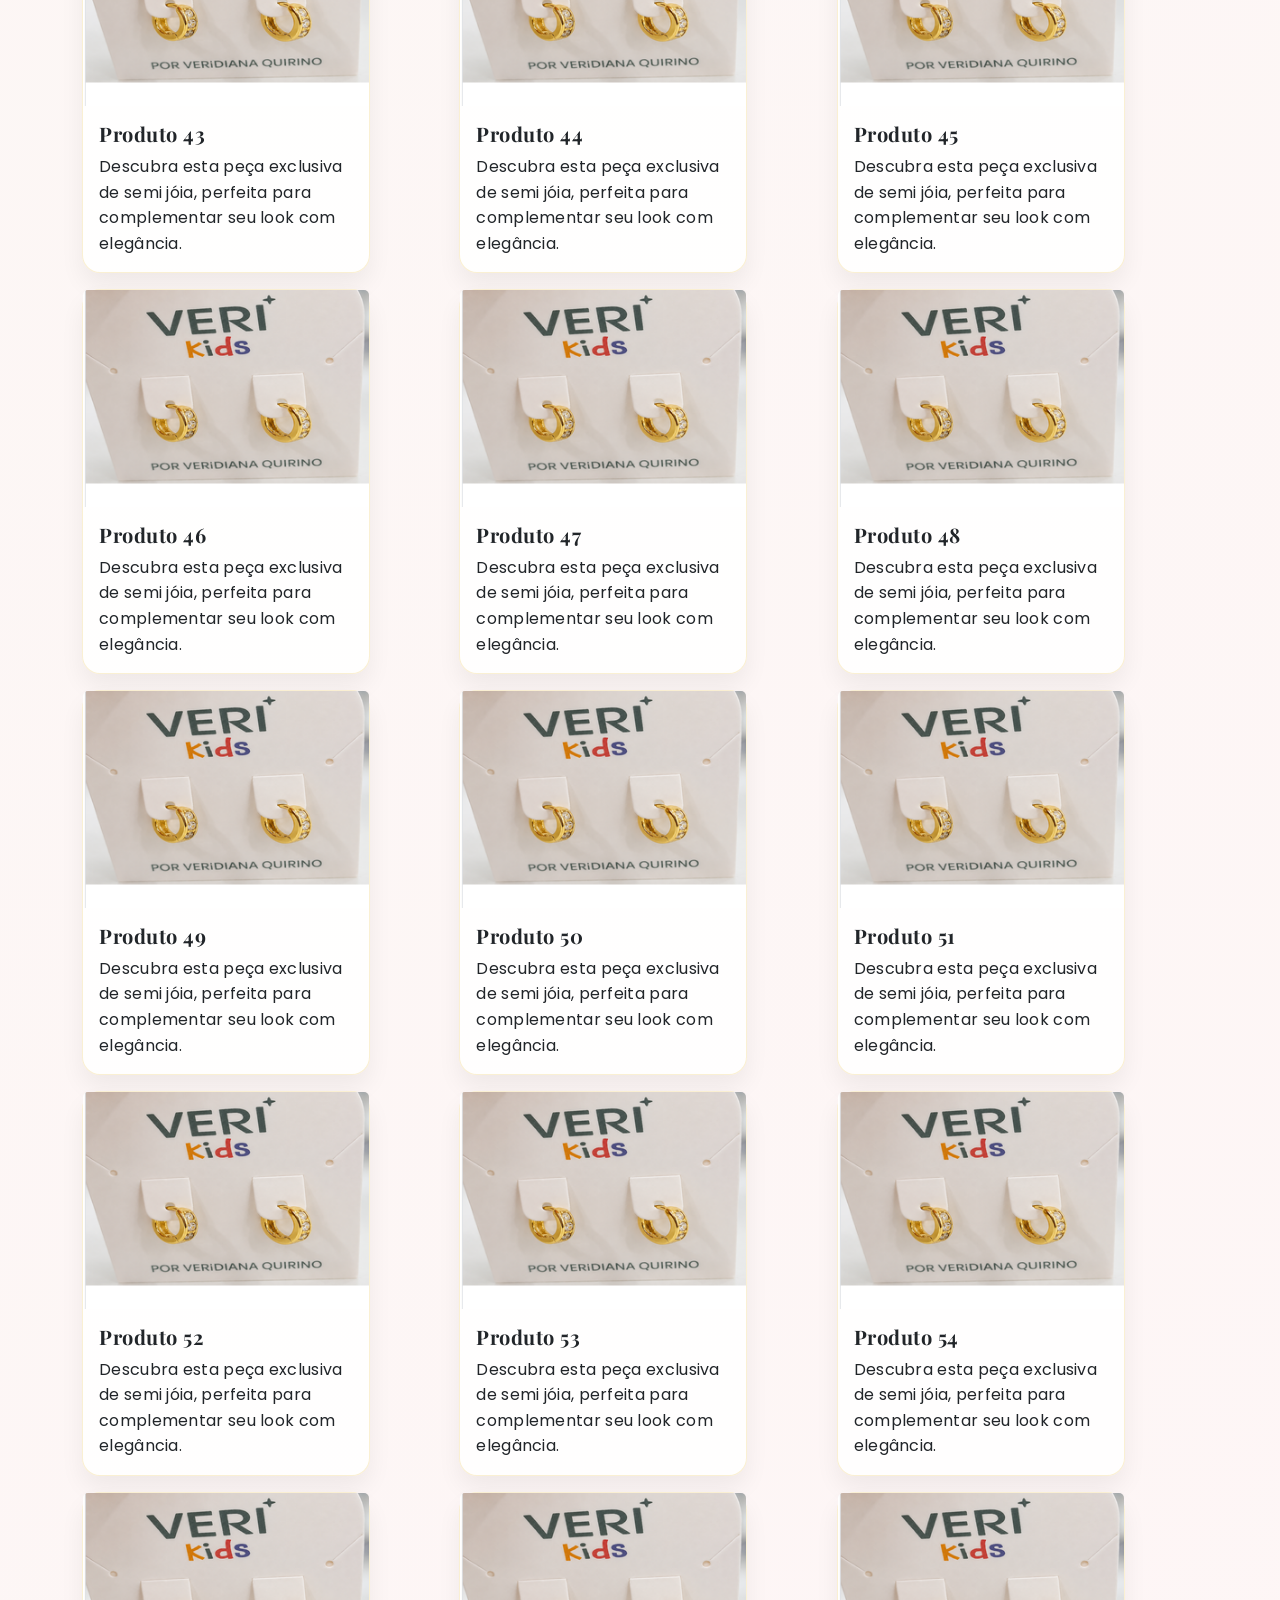
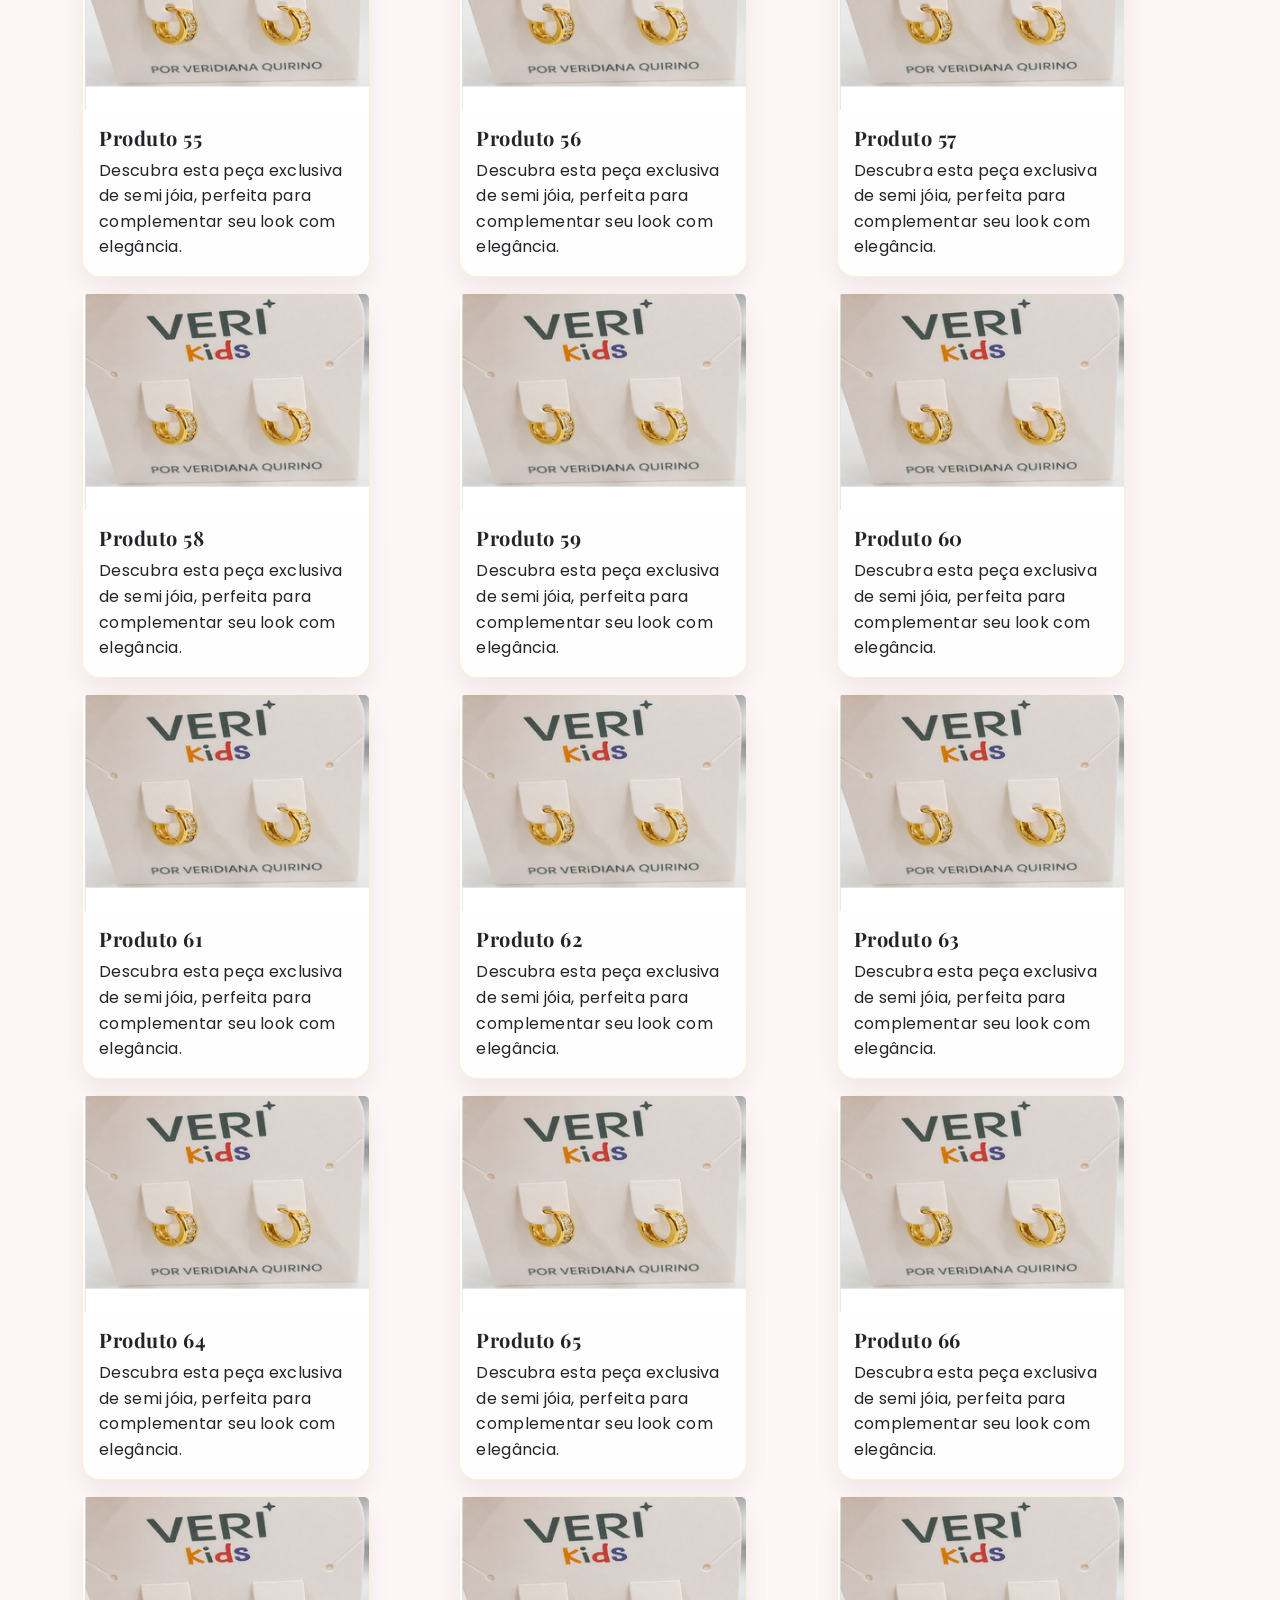
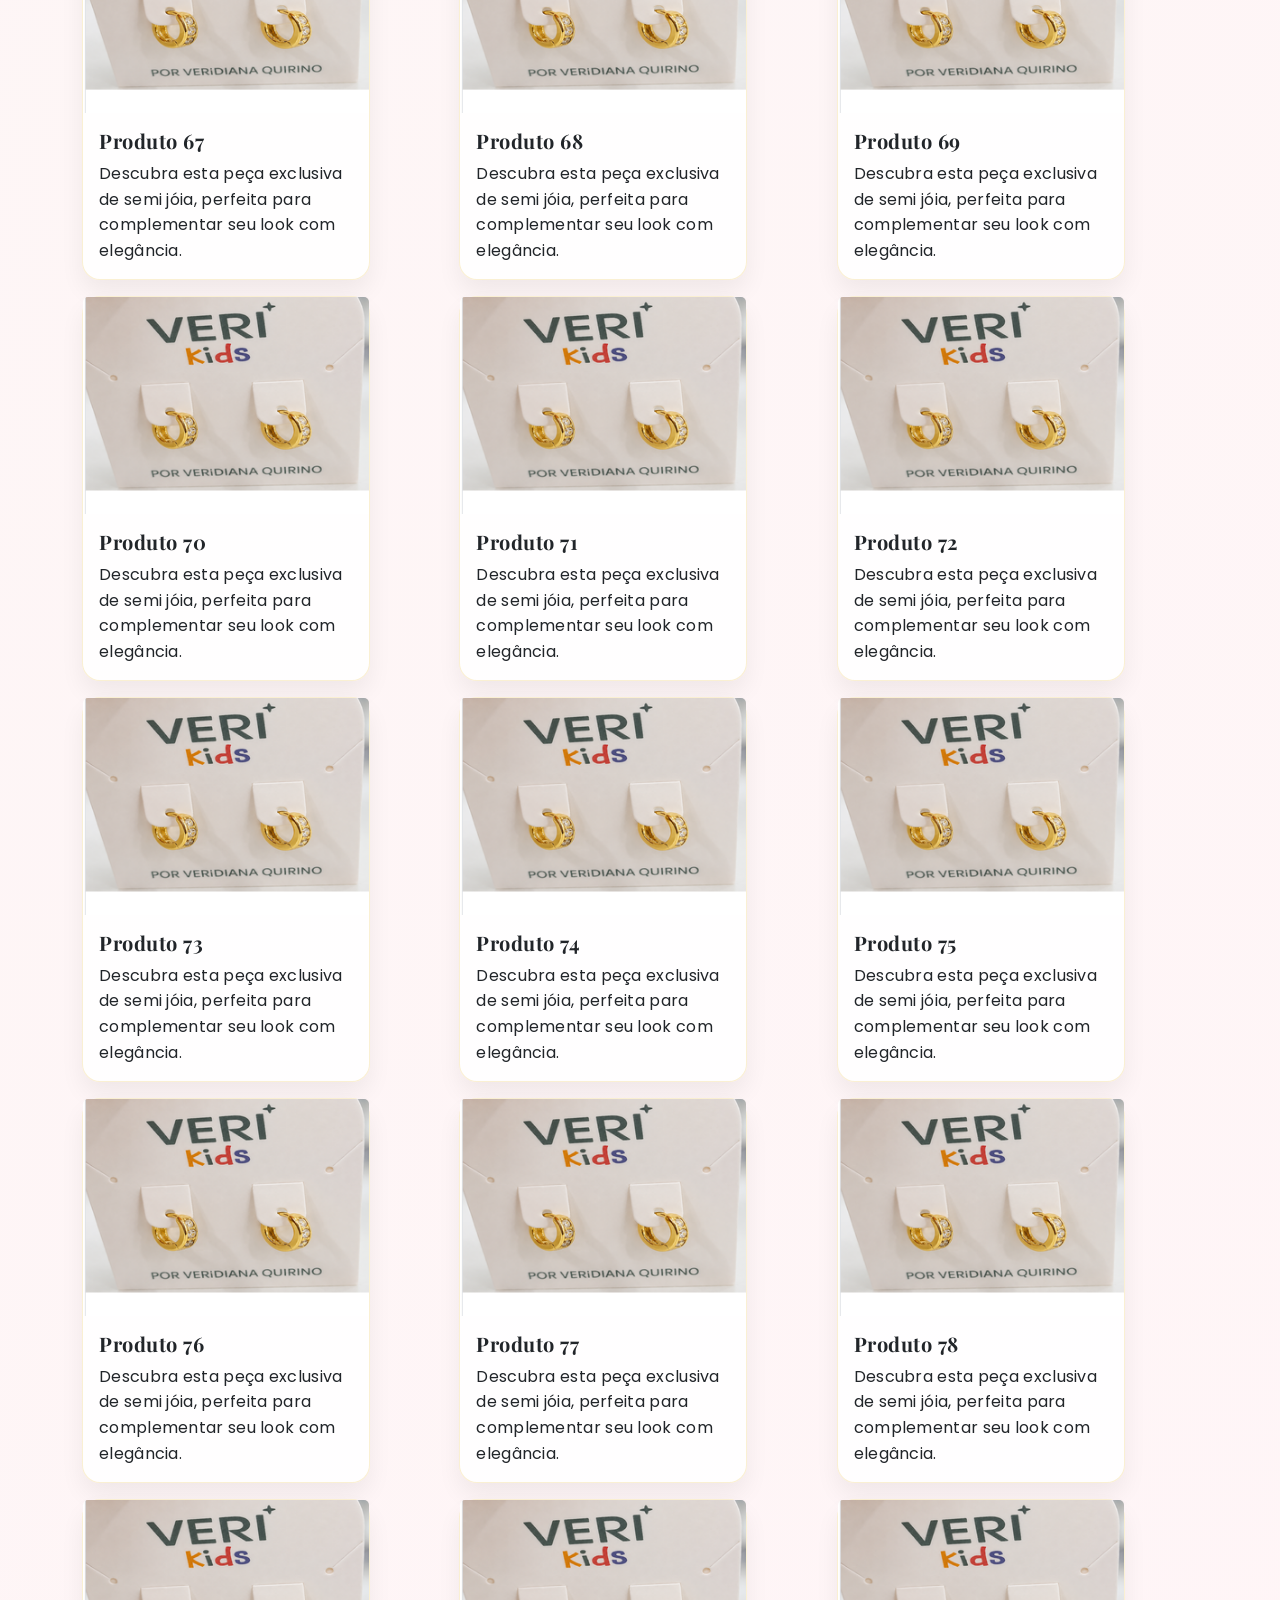
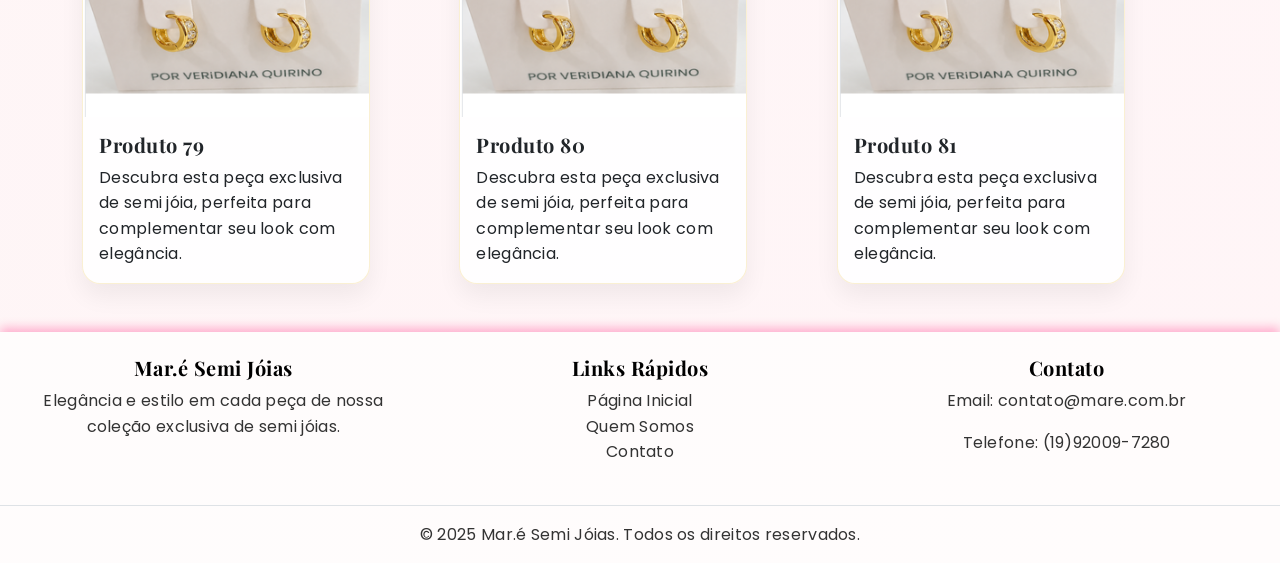
==== commit b92e2146: "ATUALIZAÇÃO" ====
--- a/index.html
+++ b/index.html
@@ -807,7 +807,7 @@
                 <div class="col-md-4">
                     <h5>Contato</h5>
                     <p>Email: contato@mare.com.br</p>
-                    <p>Telefone: (11) 9999-9999</p>
+                    <p>Telefone: (19)92009-7280</p>
                 </div>
             </div>
             <div class="row border-top pt-3">
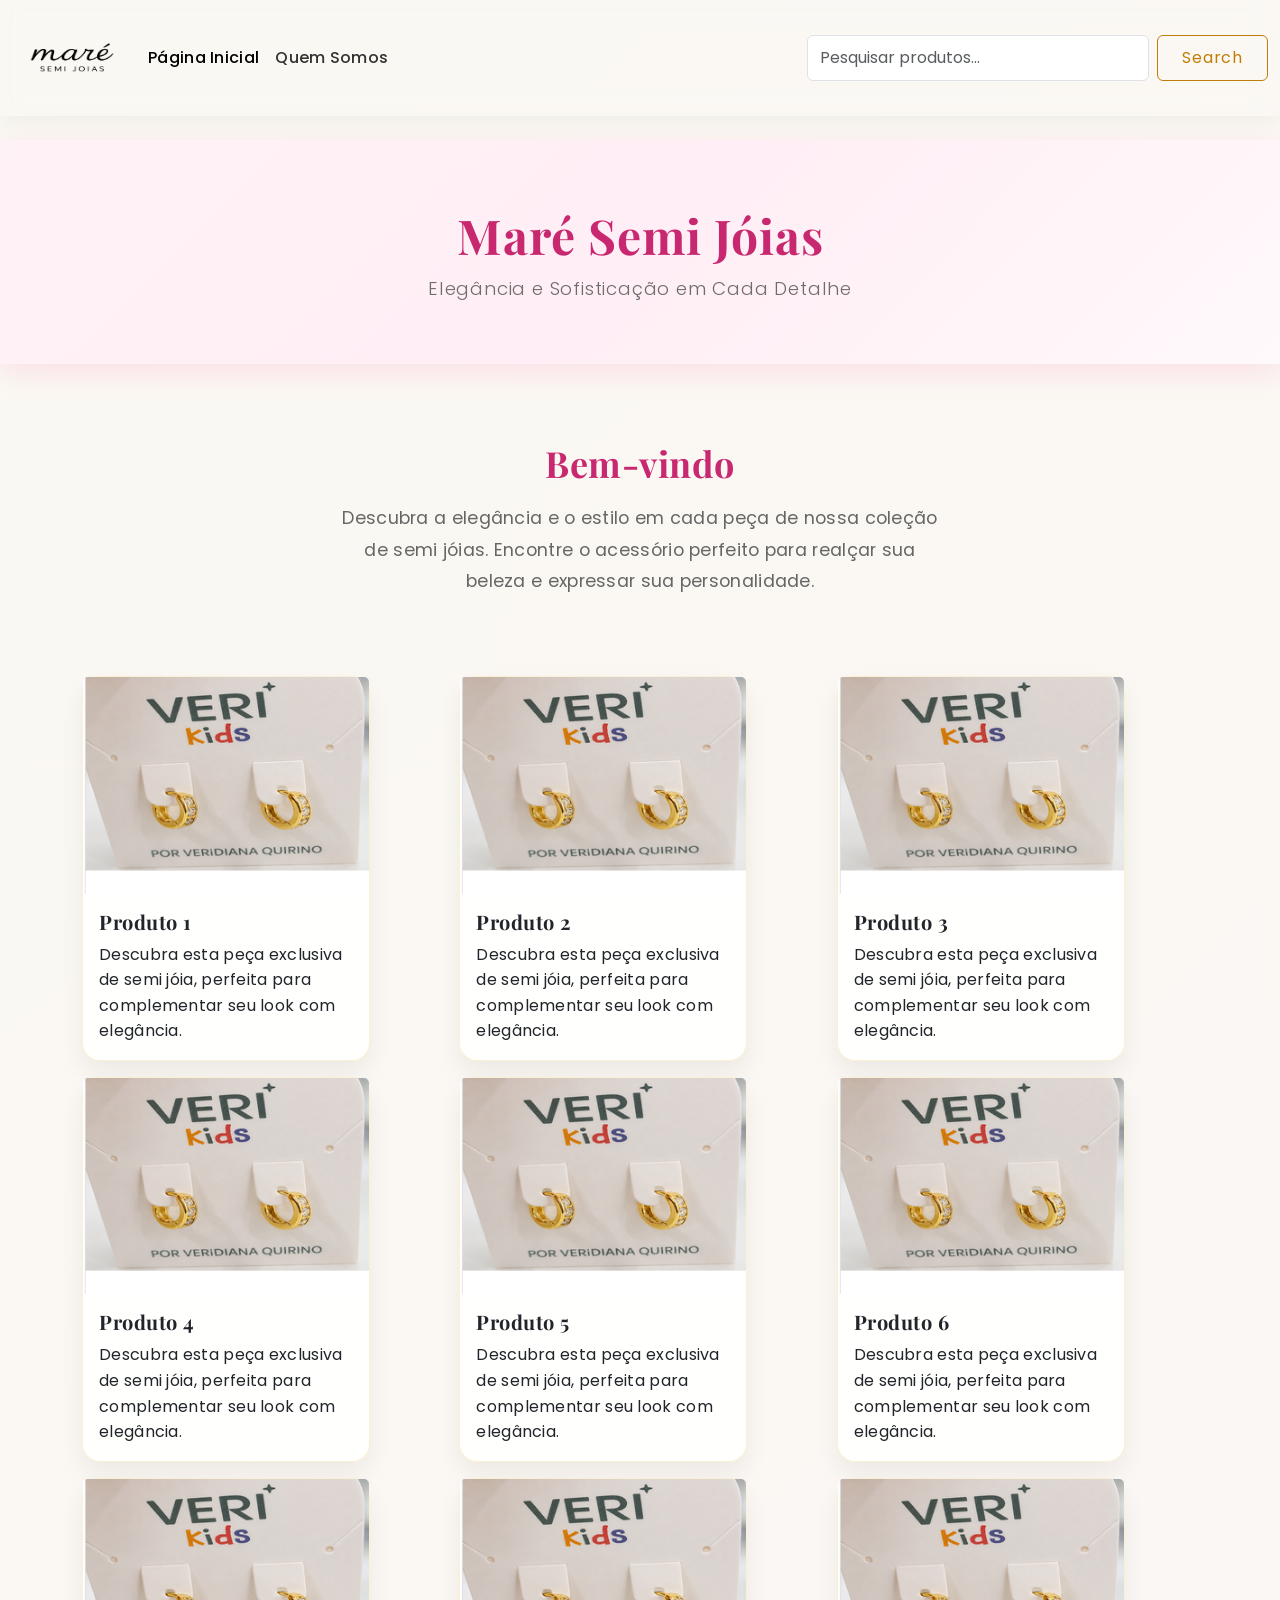
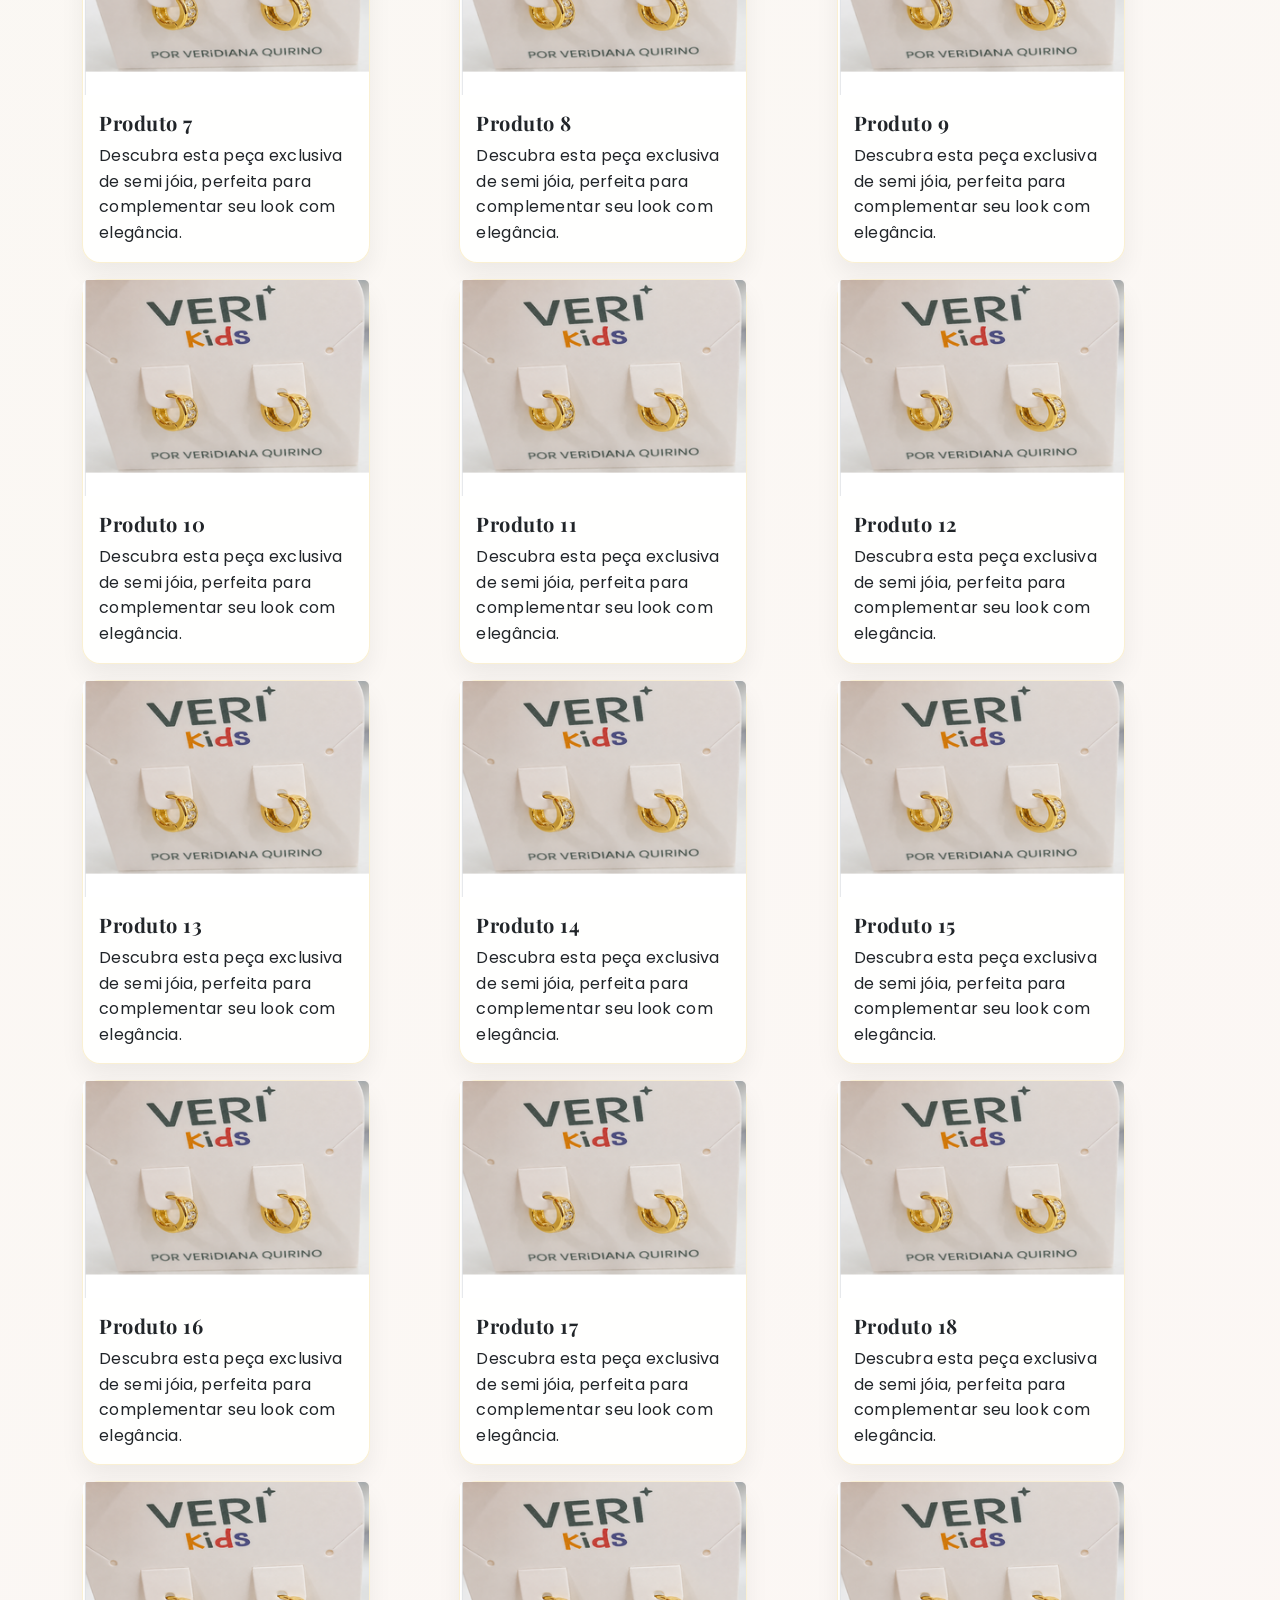
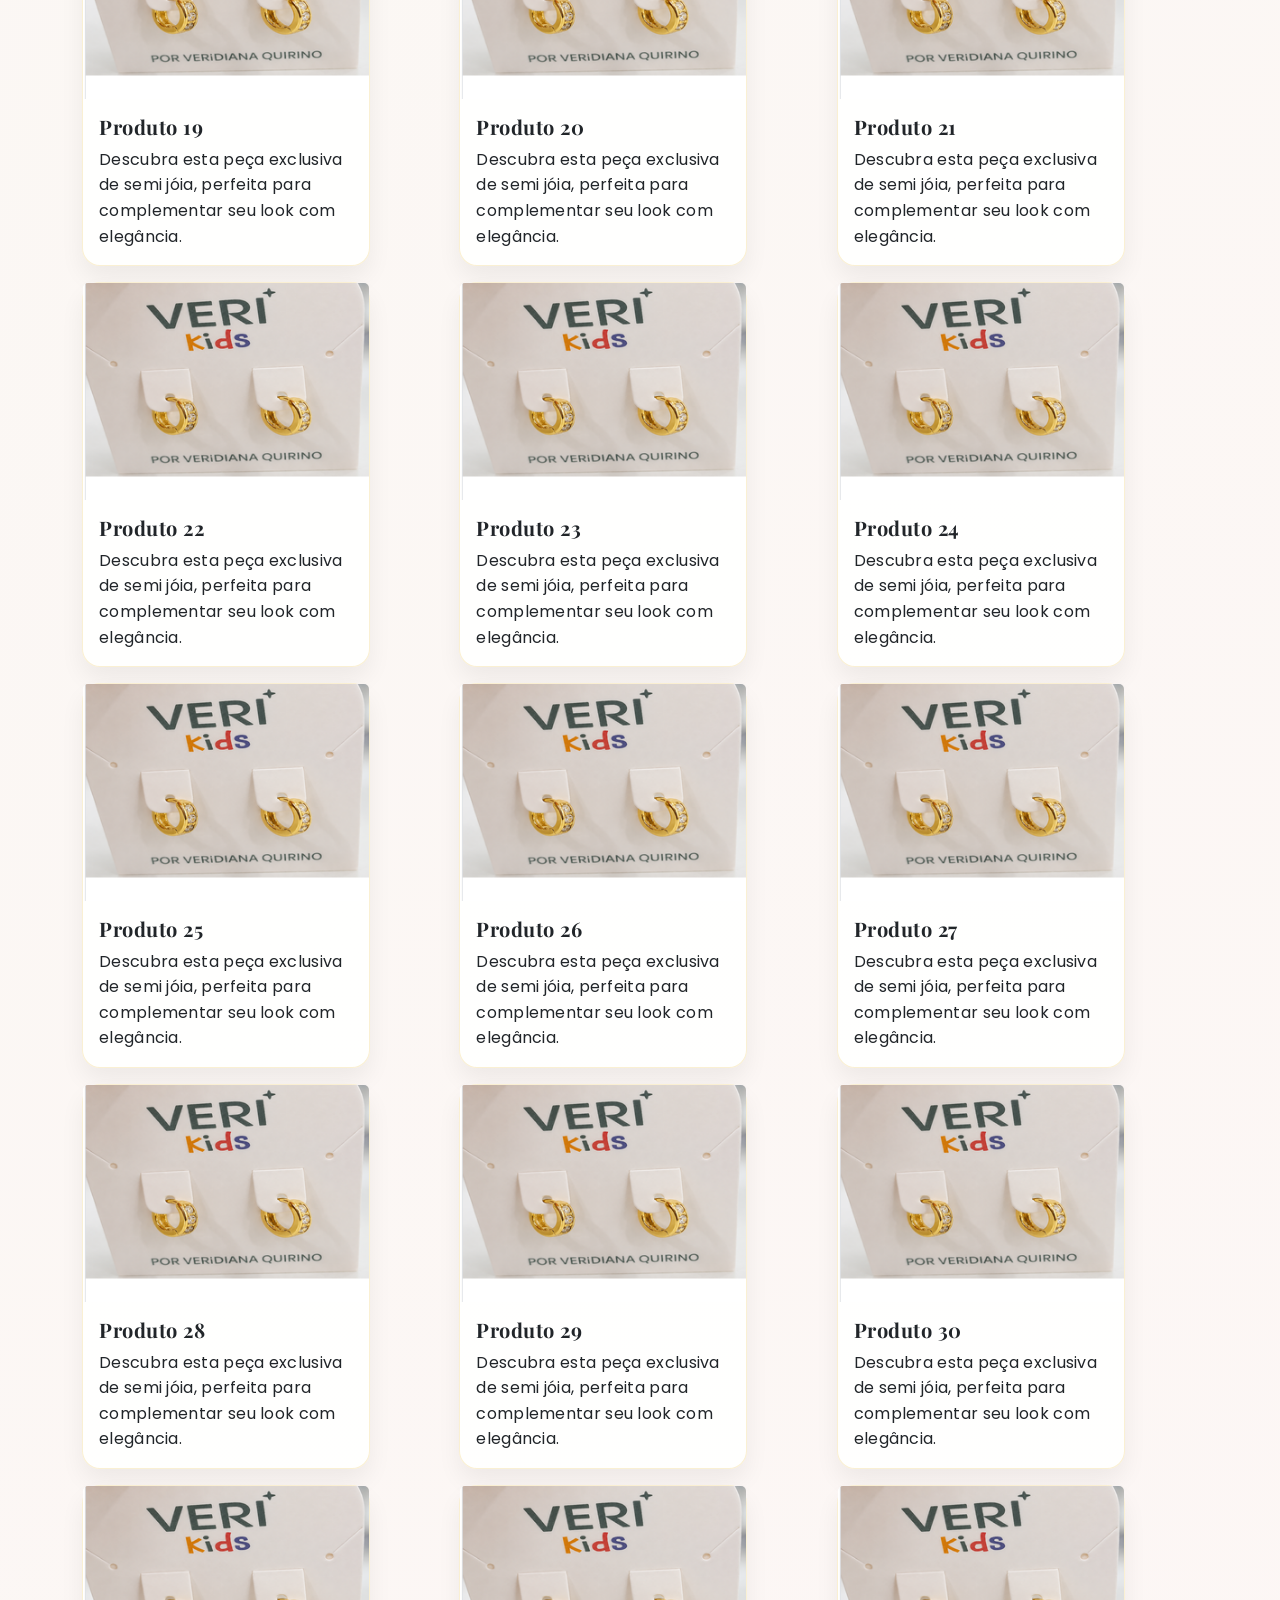
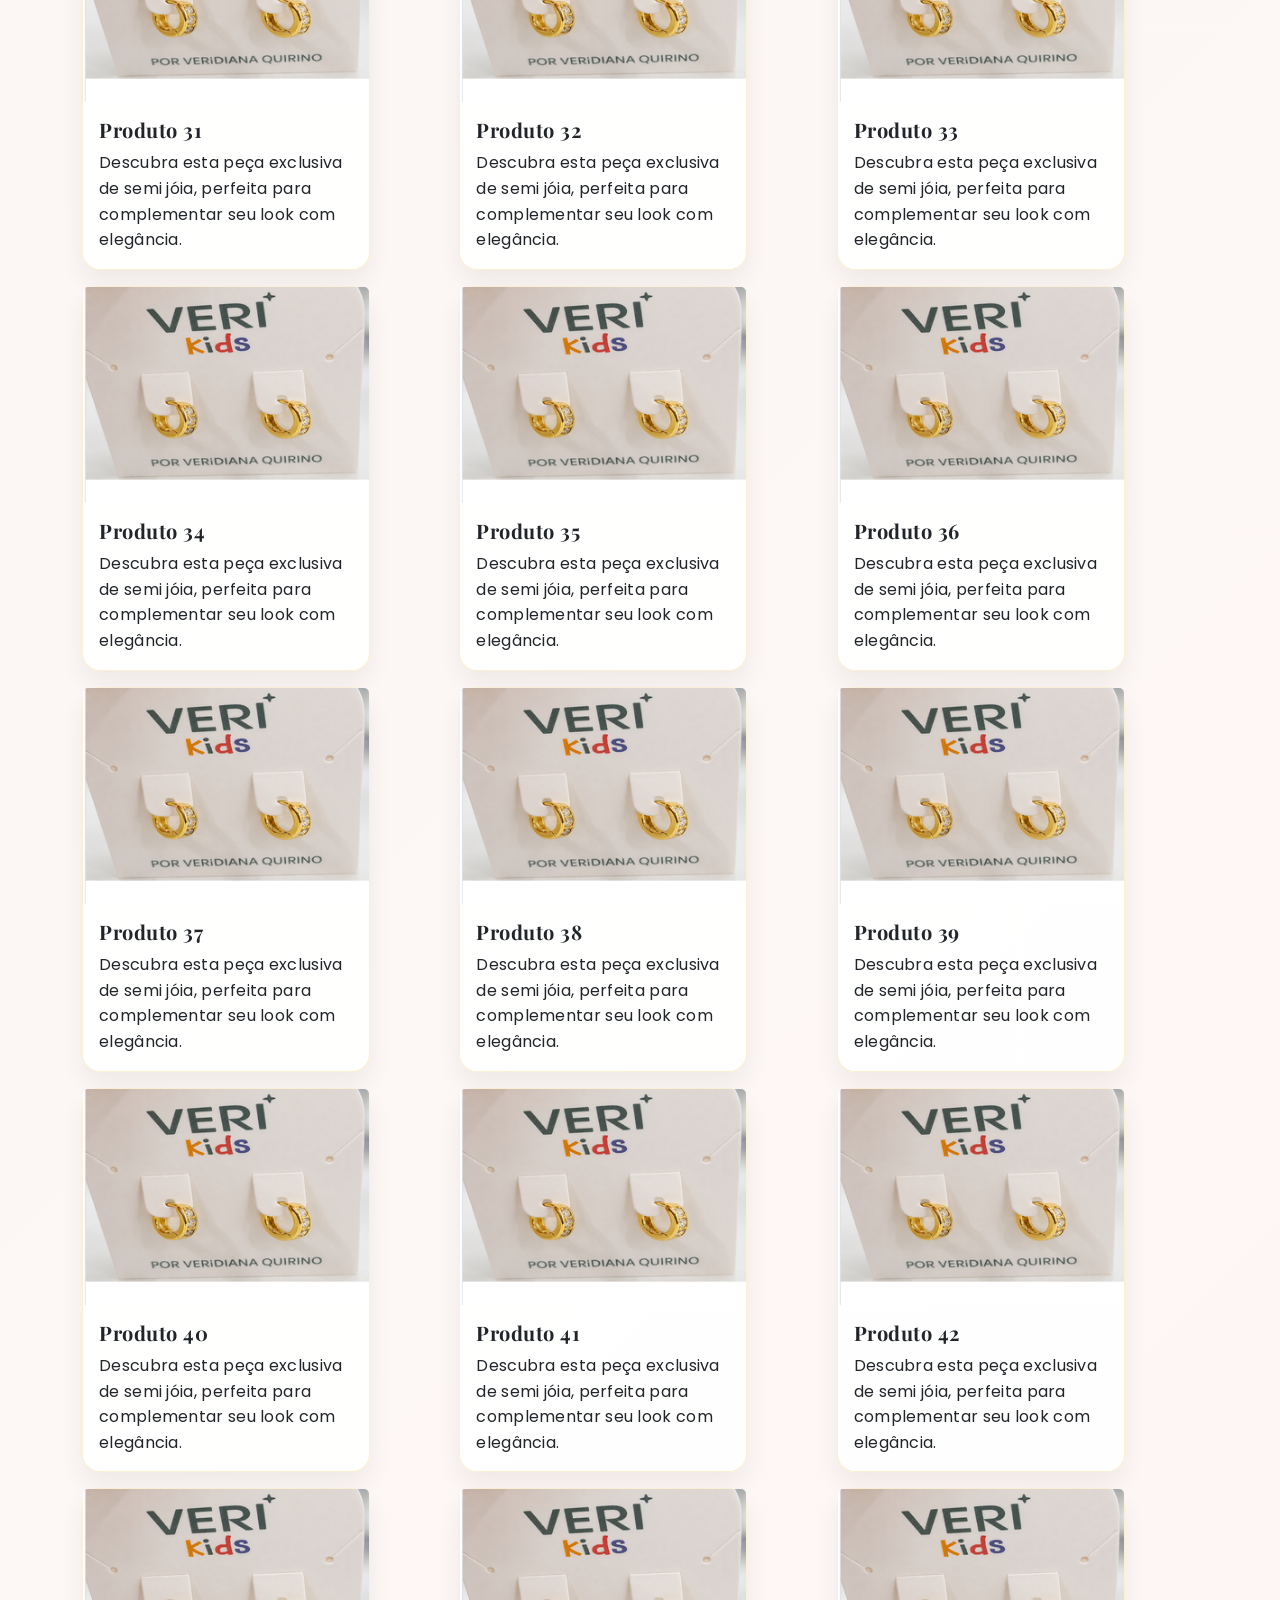
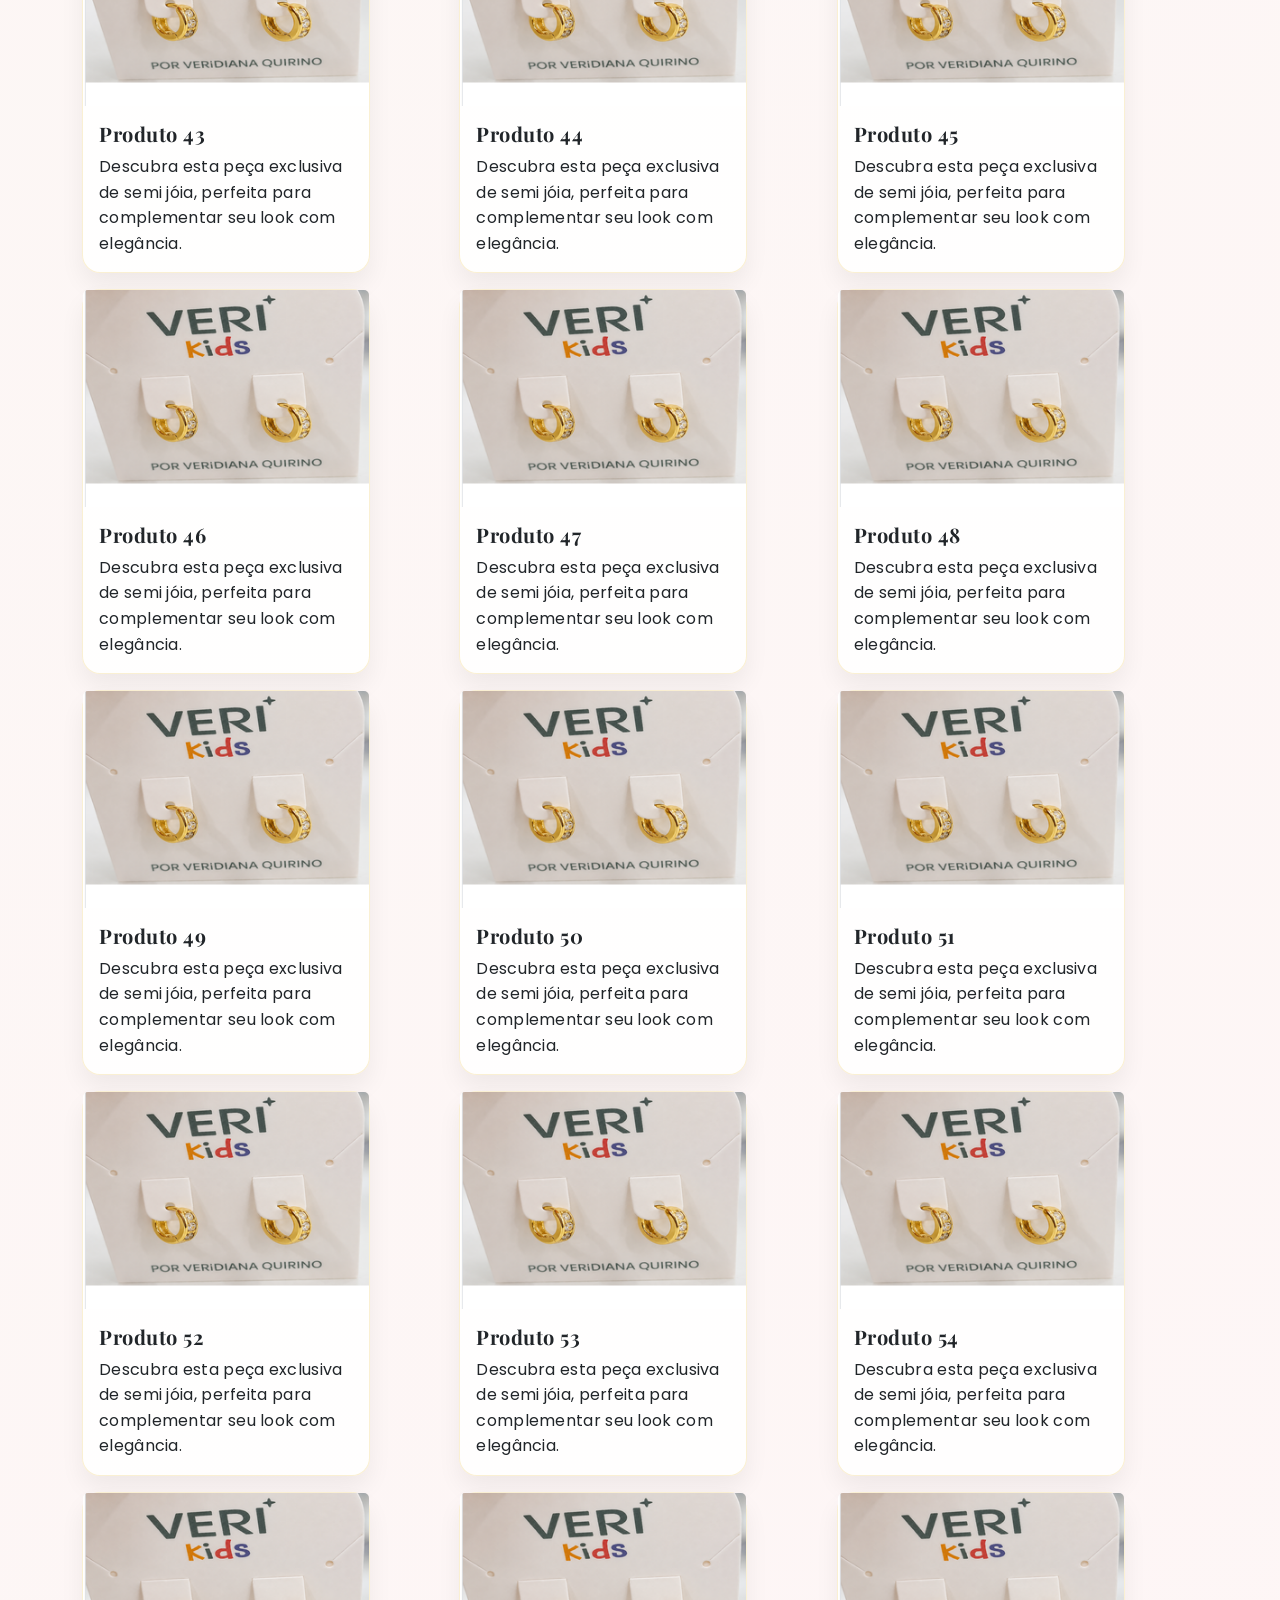
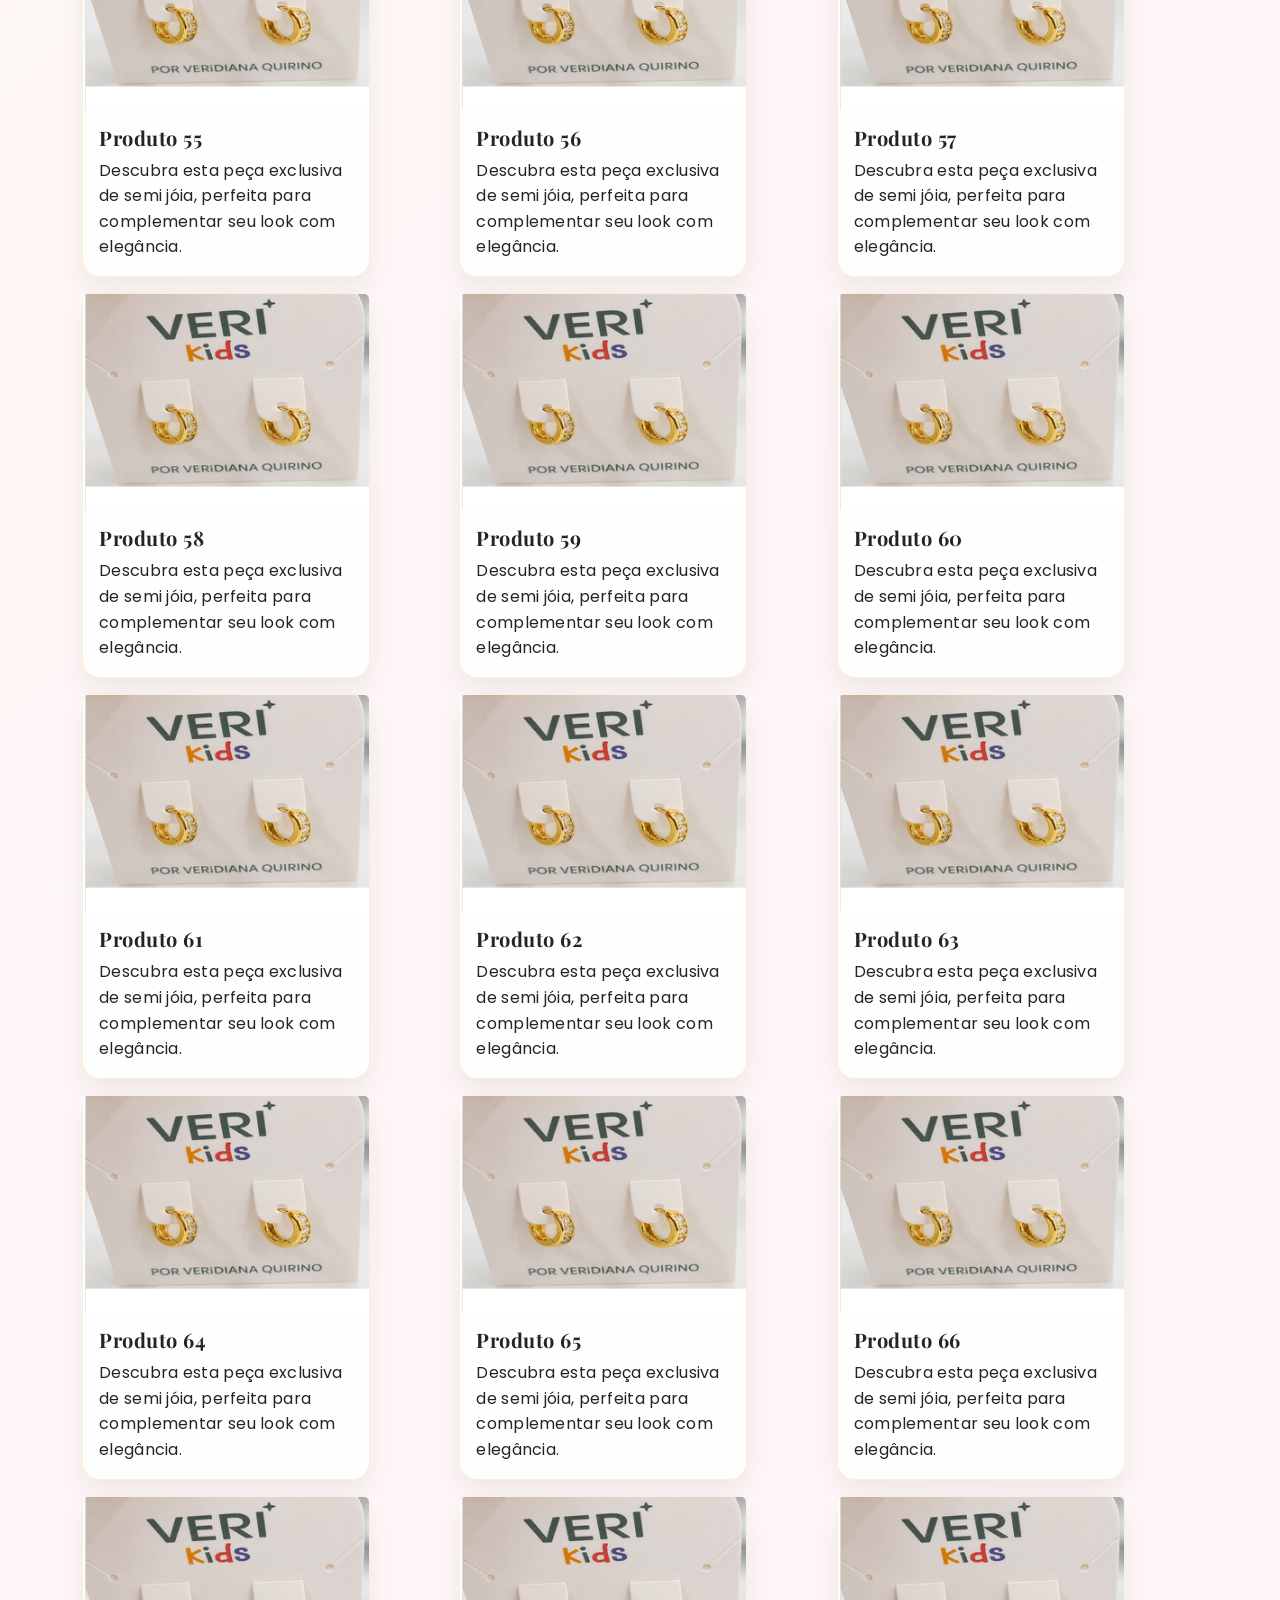
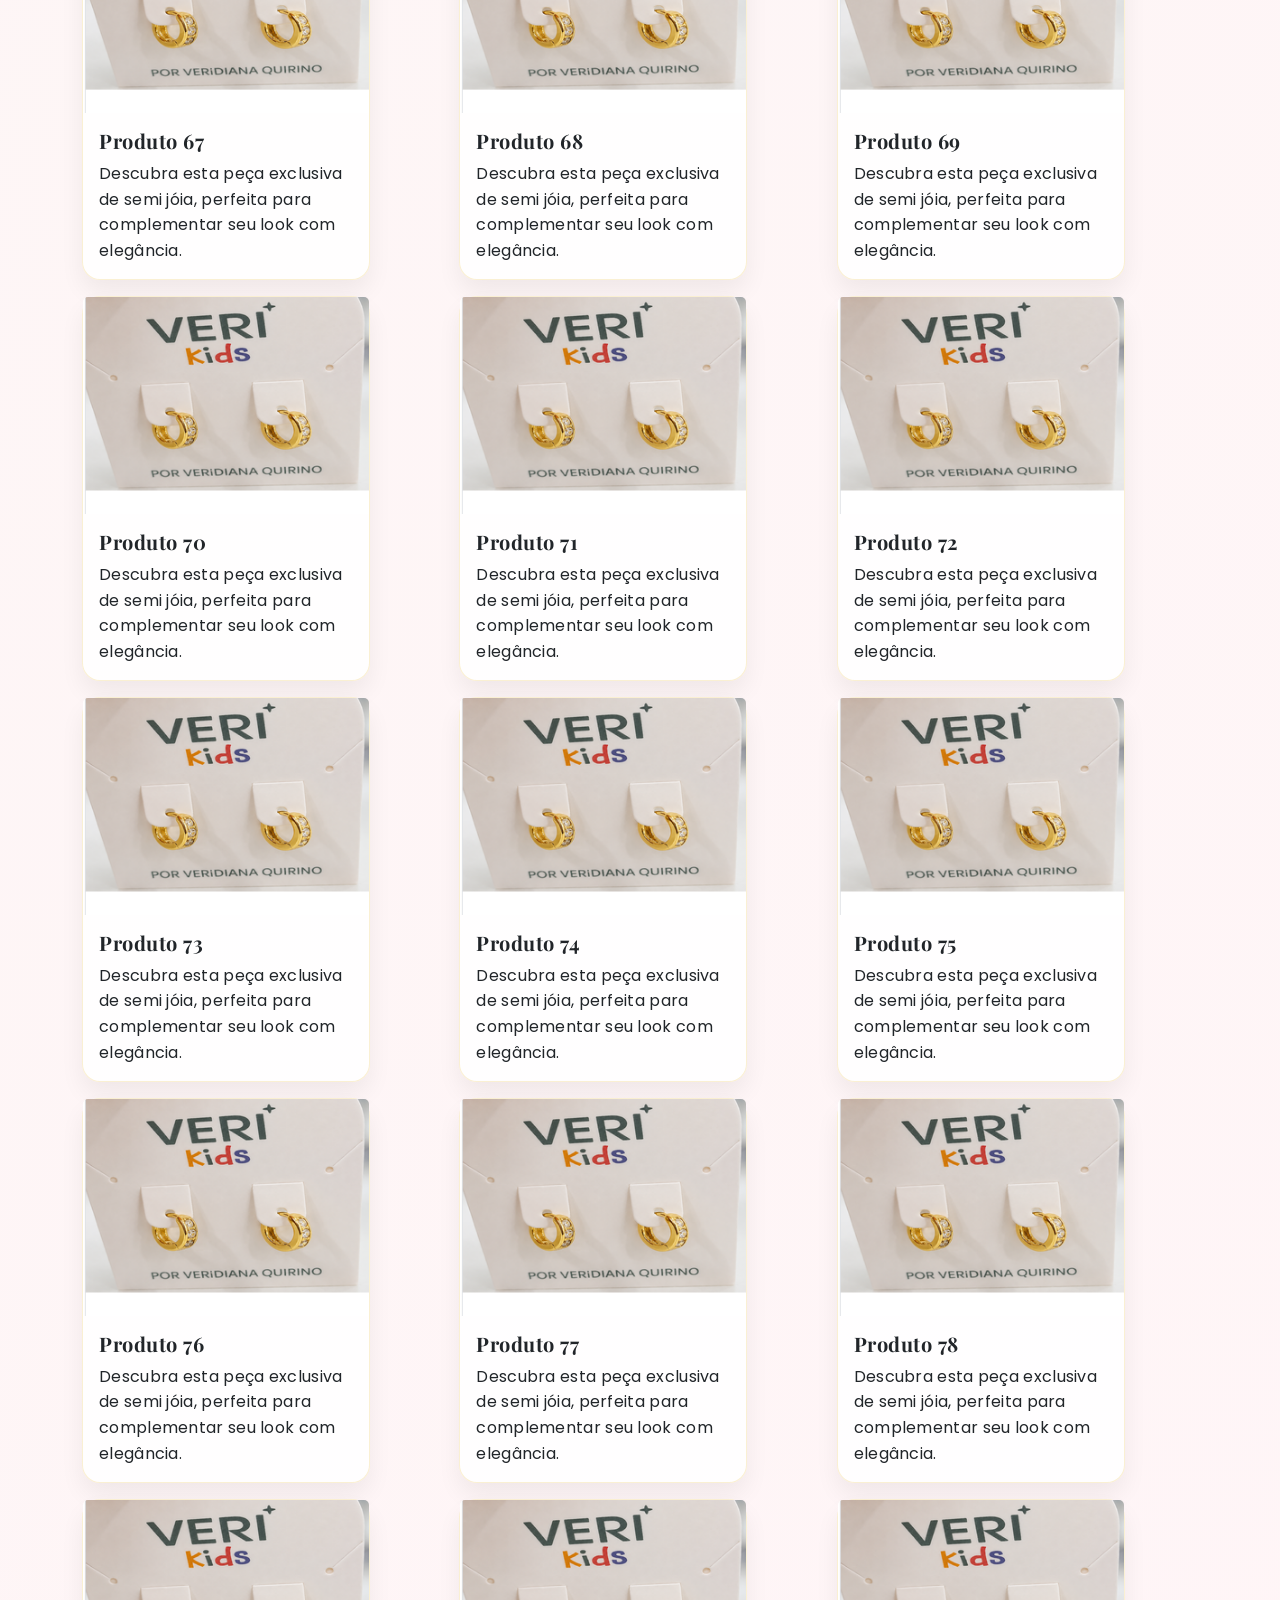
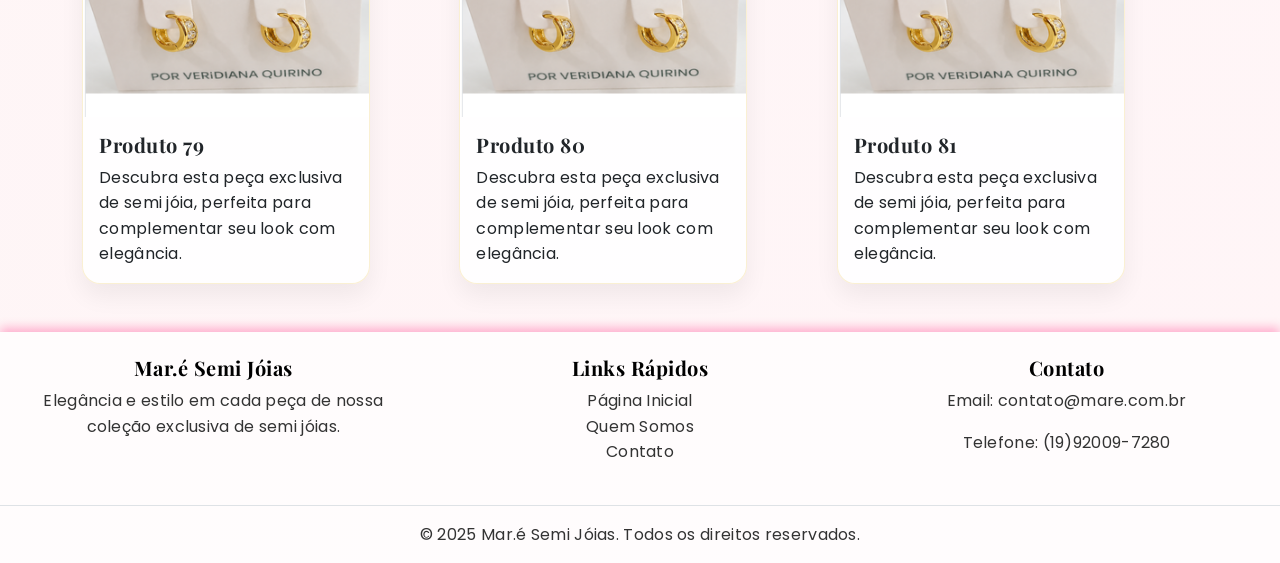
==== commit 07d4f37f: "atual" ====
--- a/index.html
+++ b/index.html
@@ -1,4 +1,4 @@
-<!DOCTYPE html>
+﻿<!DOCTYPE html>
 <html lang="pt-br">
 
 <head>
--- a/CSS/style.css
+++ b/CSS/style.css
@@ -23,6 +23,7 @@
     z-index: 1000;
     background: rgba(255, 255, 255, 0.92);
     backdrop-filter: blur(10px);
+    
 }
 
 .navbar-rose {
@@ -104,6 +105,10 @@
     margin-bottom: 30px;
     box-shadow: 0 8px 30px rgba(255, 0, 106, 0.1);
     transition: opacity 0.3s ease, transform 0.3s ease, visibility 0.3s ease;
+    opacity: 0;
+    transform: translateY(30px);
+    animation: fadeUp 1s ease forwards;
+    animation-delay: 0.3s;
 }
 
 .hero-section.hidden,
@@ -118,7 +123,12 @@
 }
 
 .intro-section {
+    padding: 30px 0;
     transition: opacity 0.3s ease, transform 0.3s ease, visibility 0.3s ease;
+    opacity: 0;
+    transform: translateY(30px);
+    animation: fadeUp 1s ease forwards;
+    animation-delay: 0.7s;
 }
 .hero-title {
     font-size: 3rem;
@@ -149,10 +159,6 @@
     max-width: 600px;
     margin: 0 auto;
     line-height: 1.8;
-}
-
-.intro-section {
-    padding: 30px 0;
 }
 
 footer {
@@ -184,14 +190,13 @@
     color: #e2a90d;
 }
 
-.intro-section {
-
-opacity: 0;
-
-transform: translateY(30px);
-
-animation: fadeUp 1s ease forwards;
-
-animation-delay: 0.5s;
-
+@keyframes fadeUp {
+    from {
+        opacity: 0;
+        transform: translateY(30px);
+    }
+    to {
+        opacity: 1;
+        transform: translateY(0);
+    }
 }
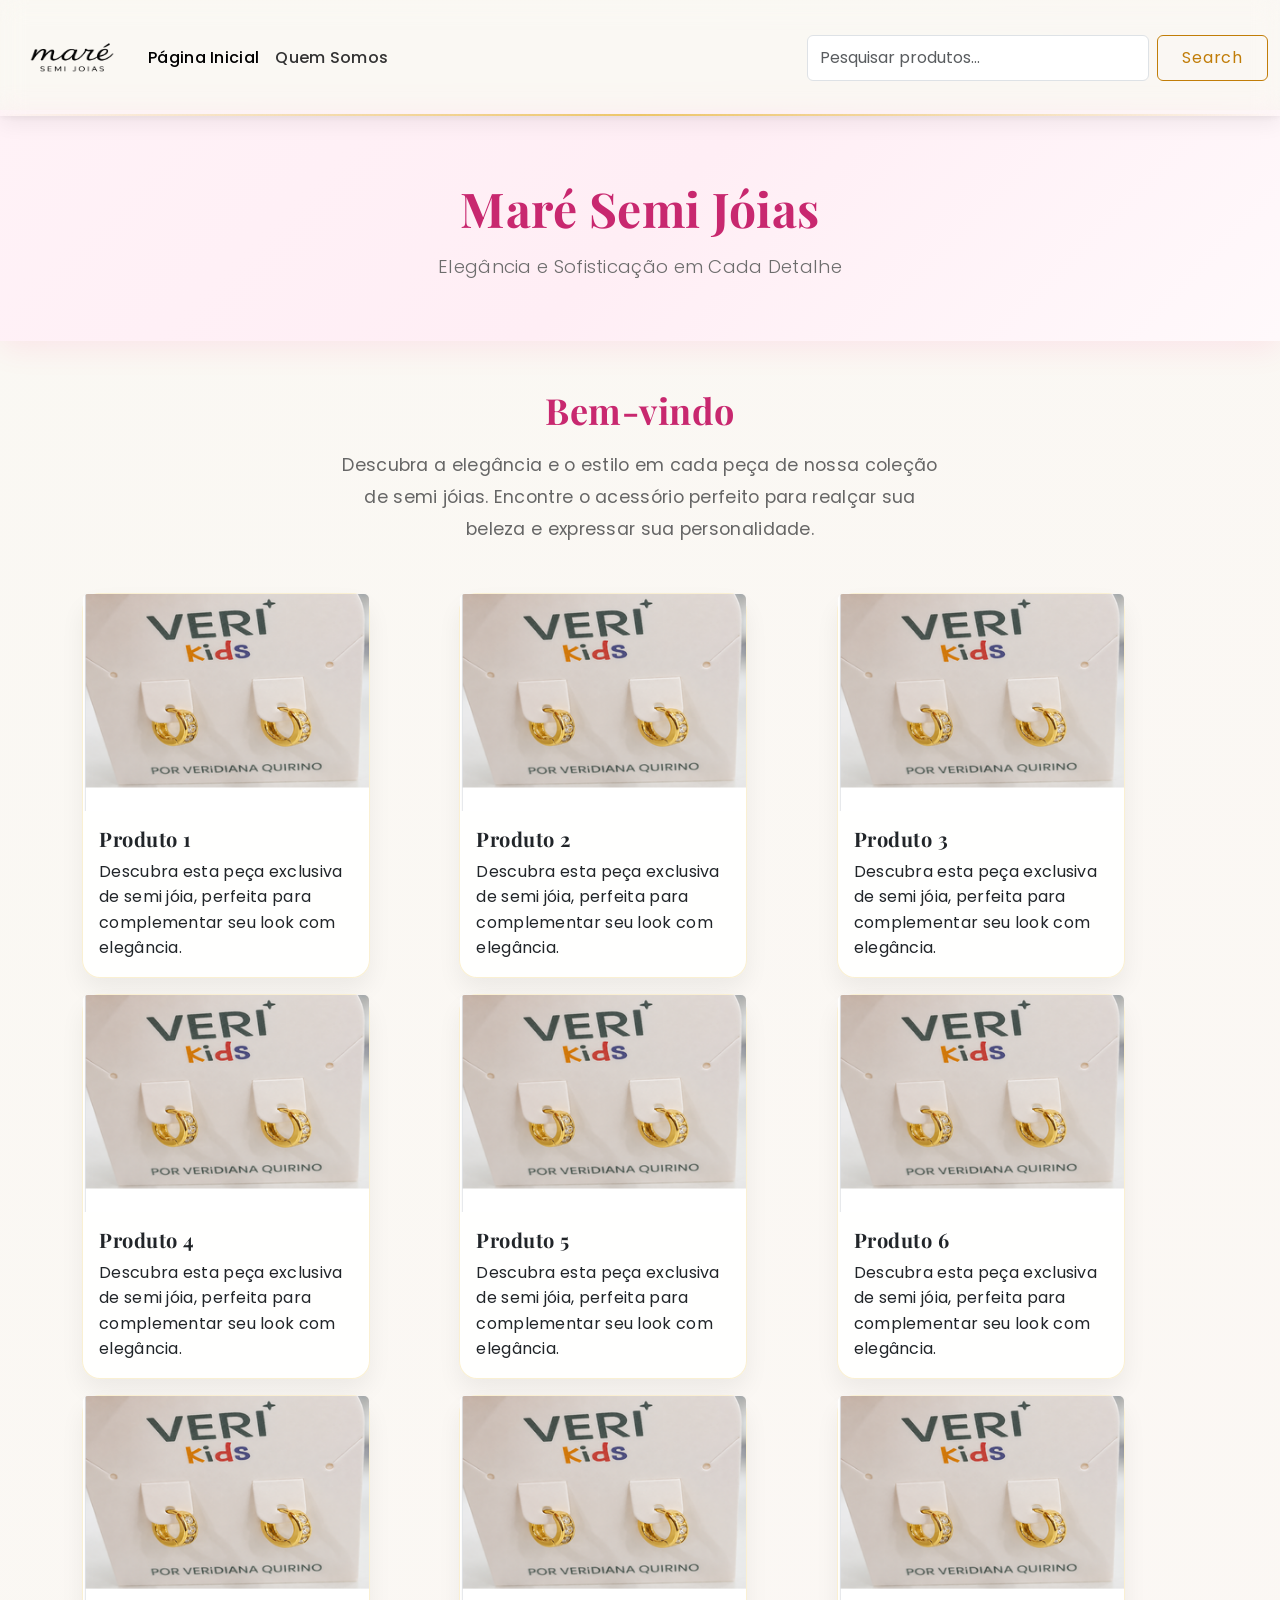
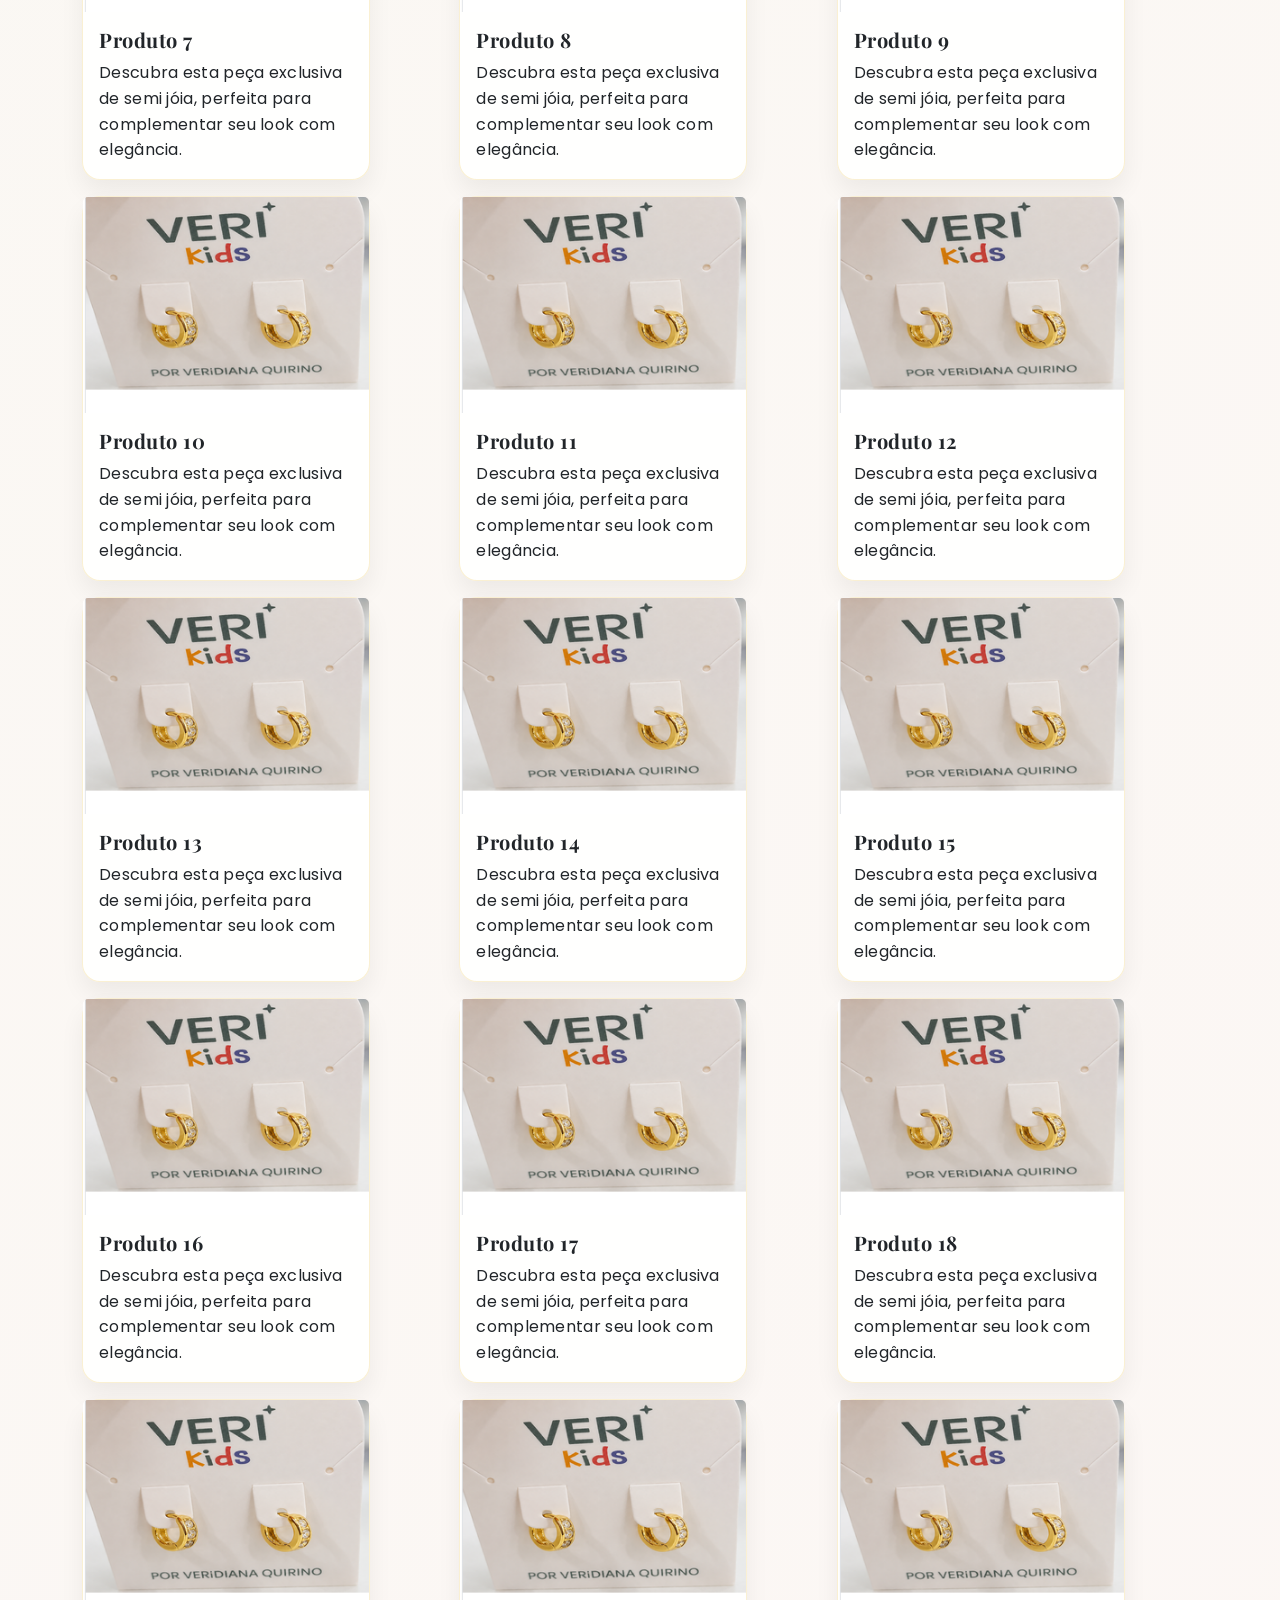
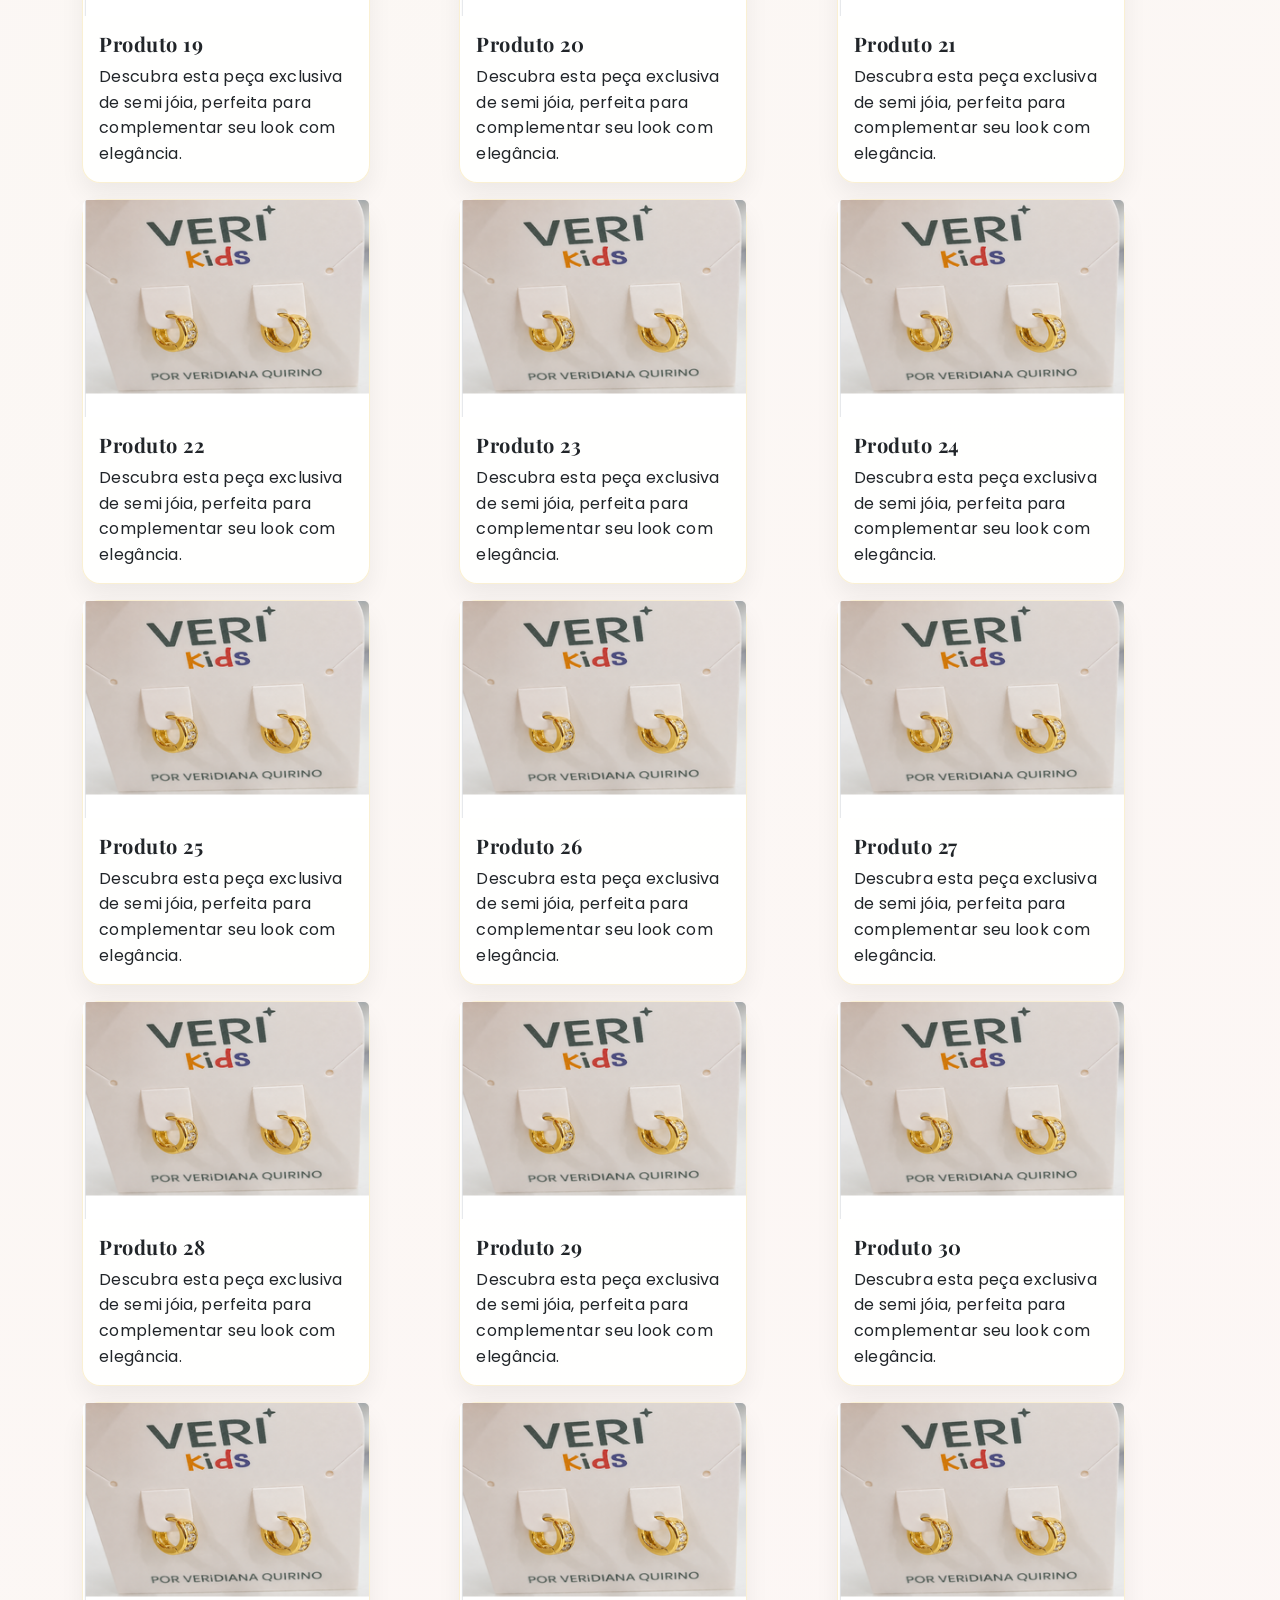
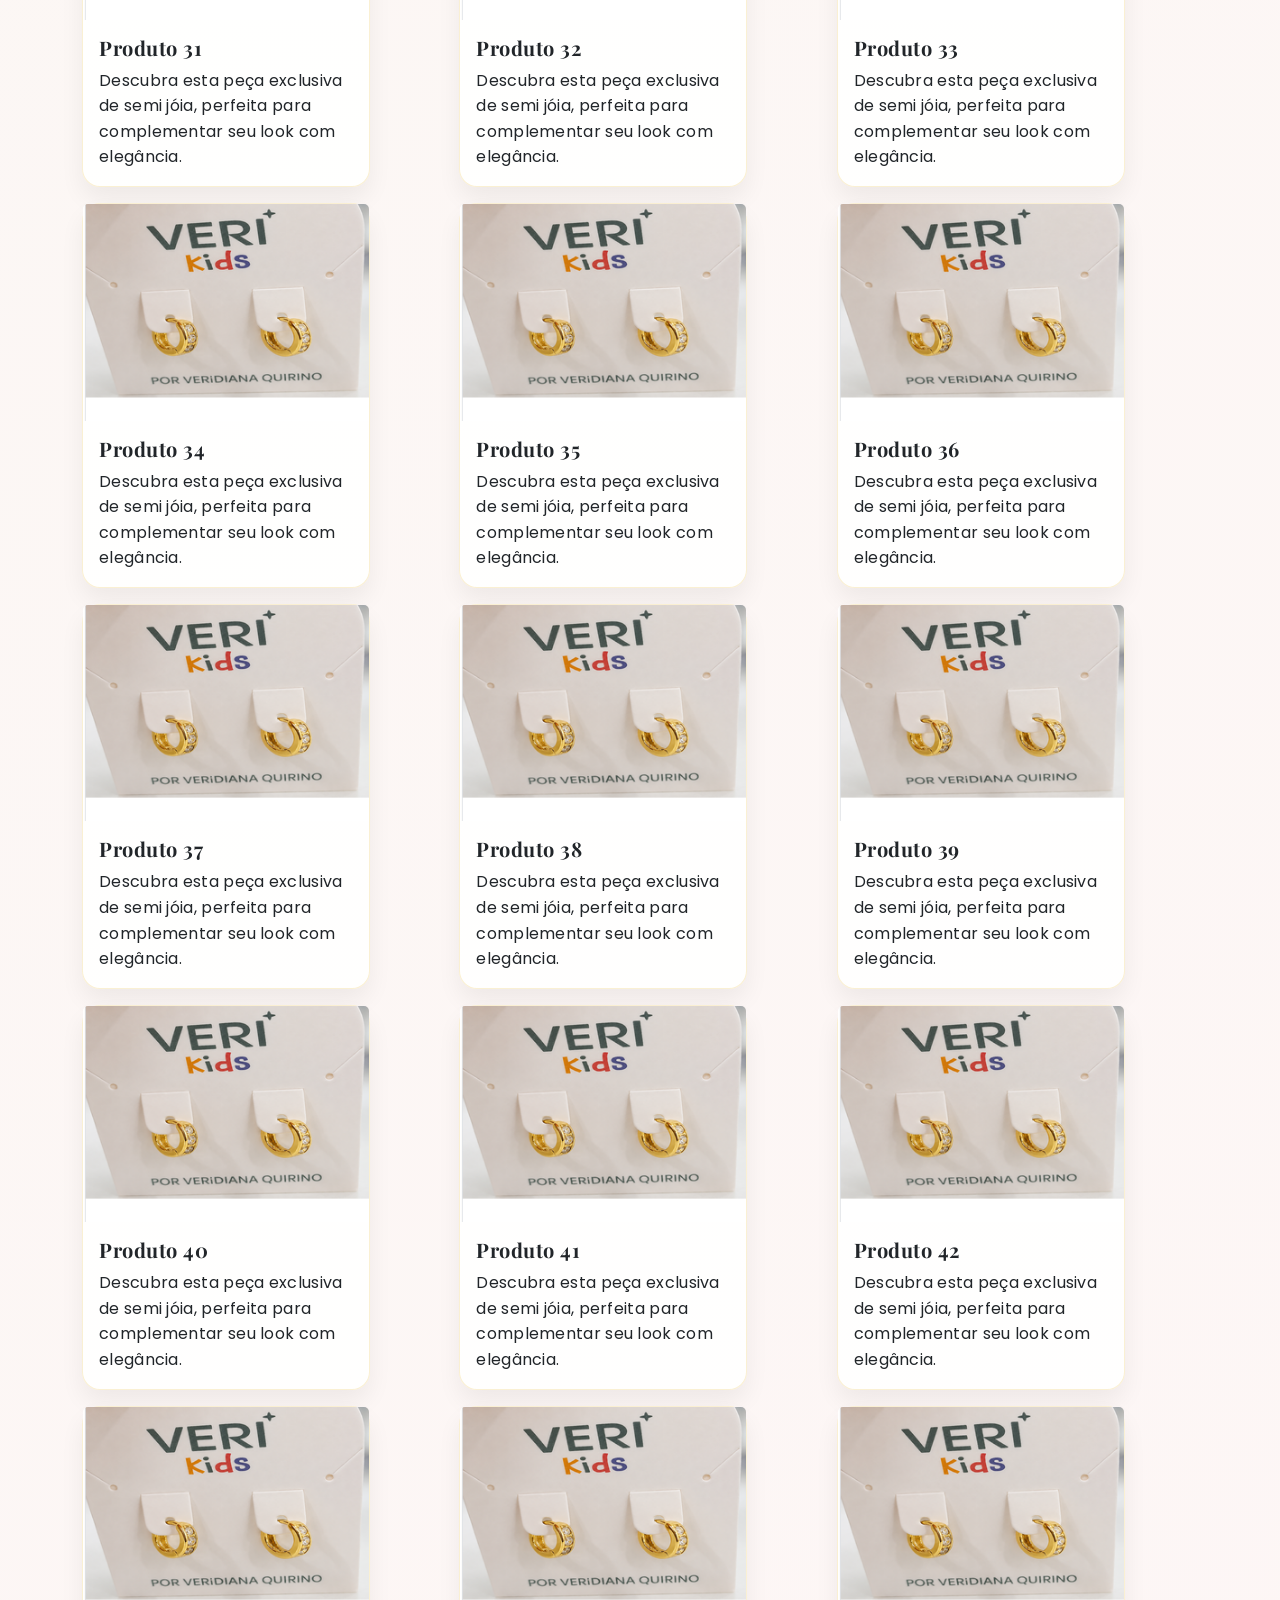
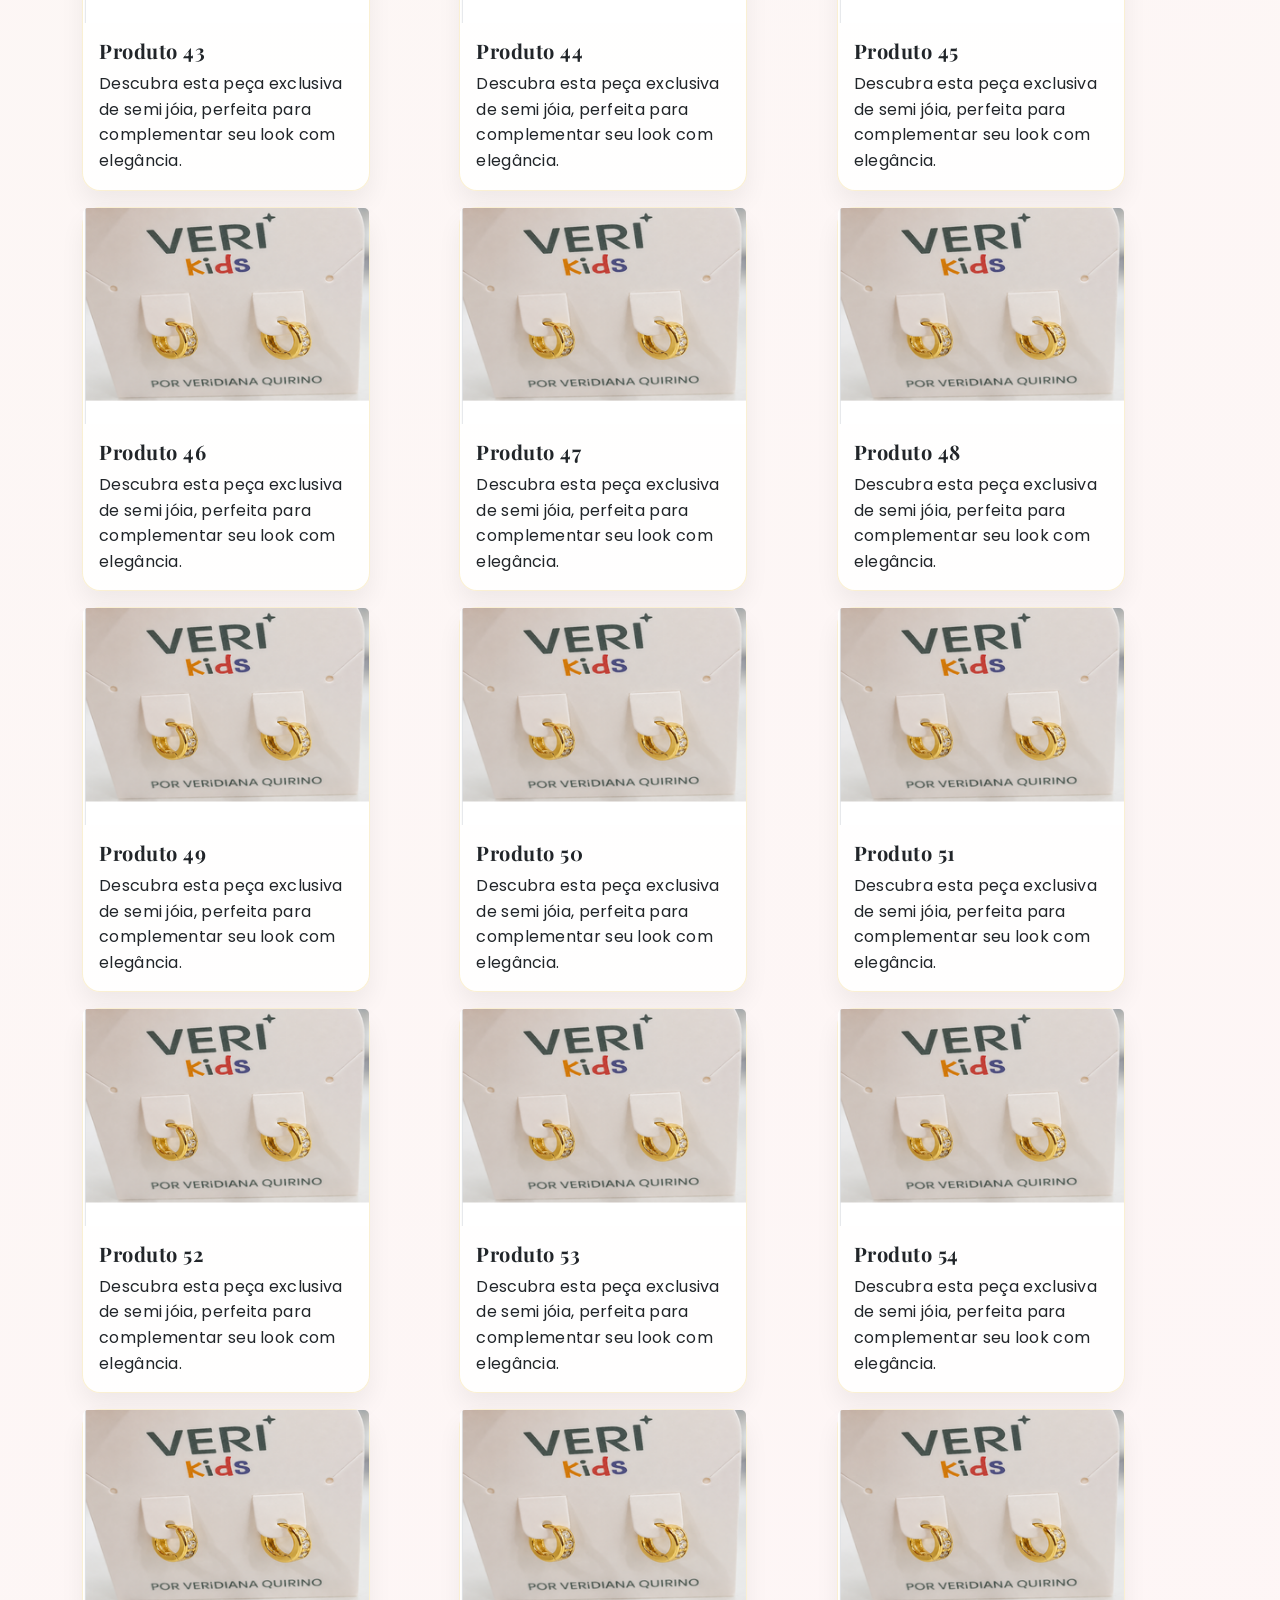
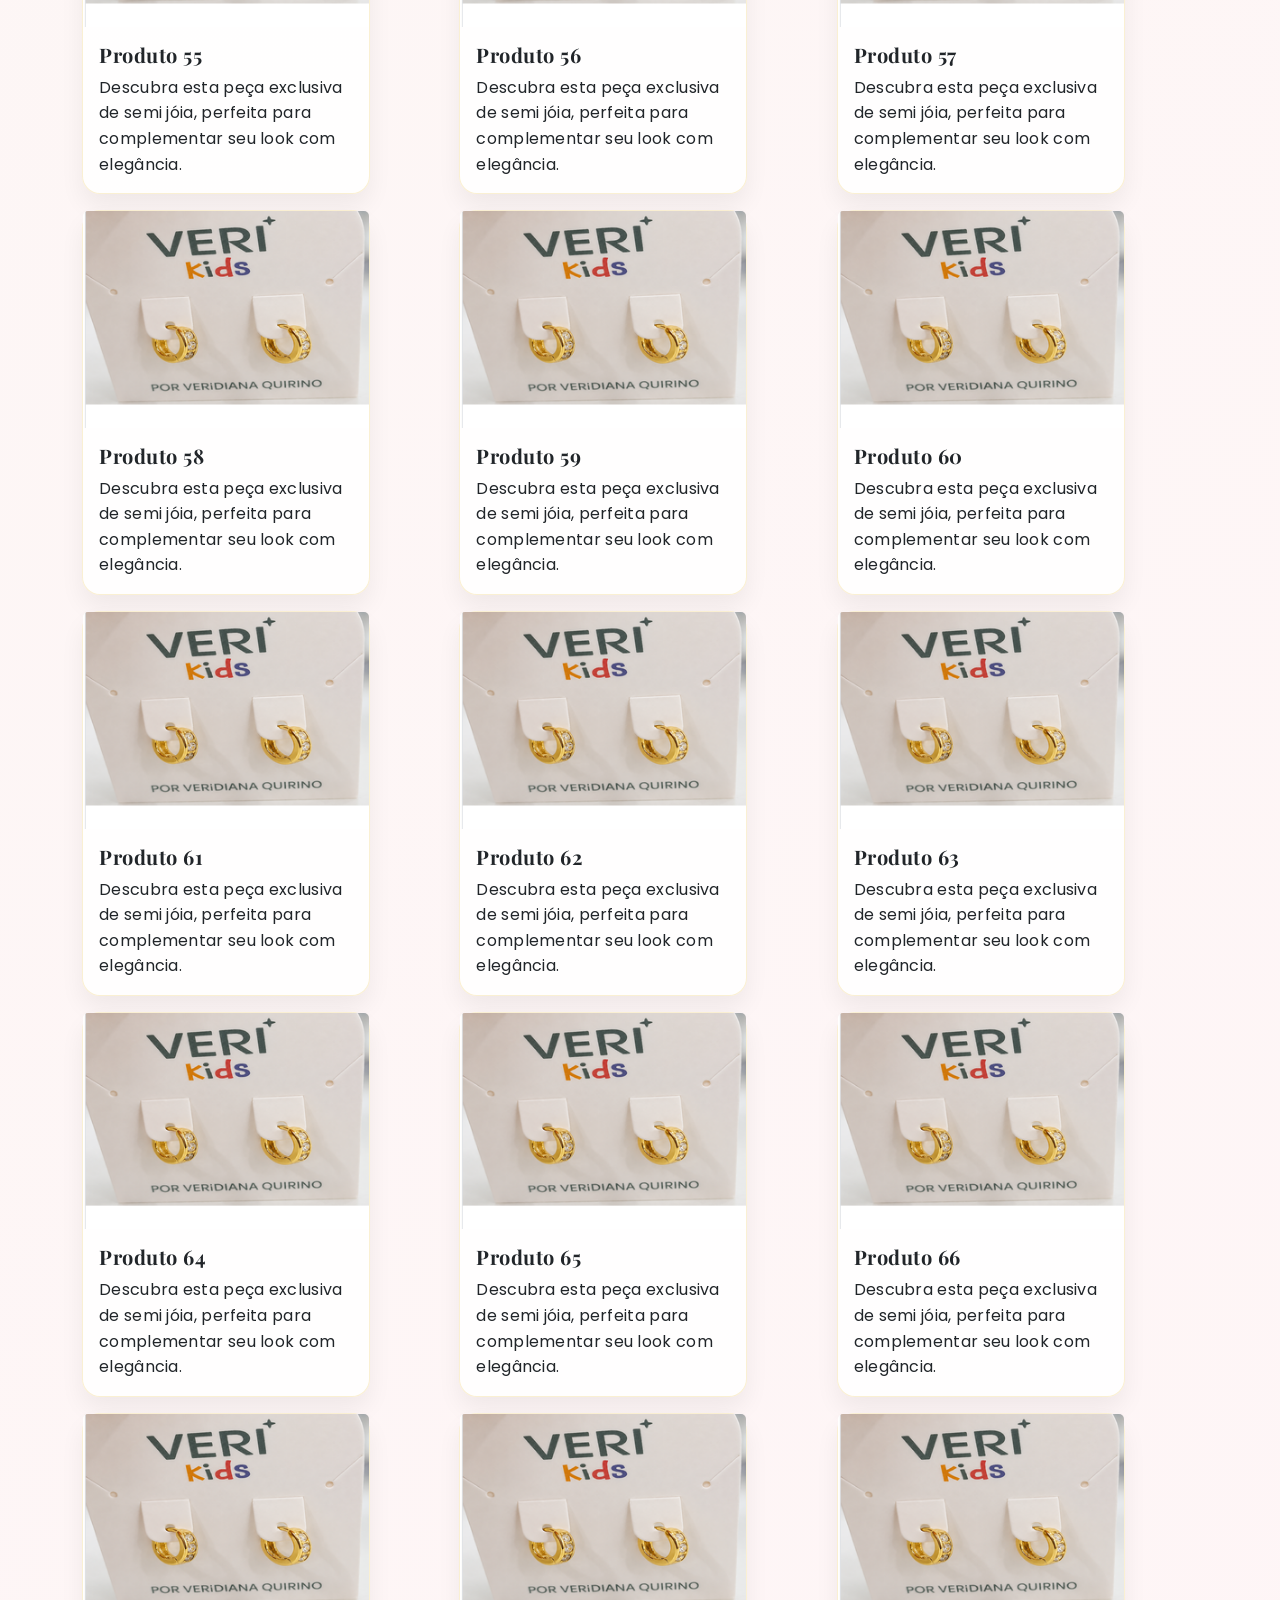
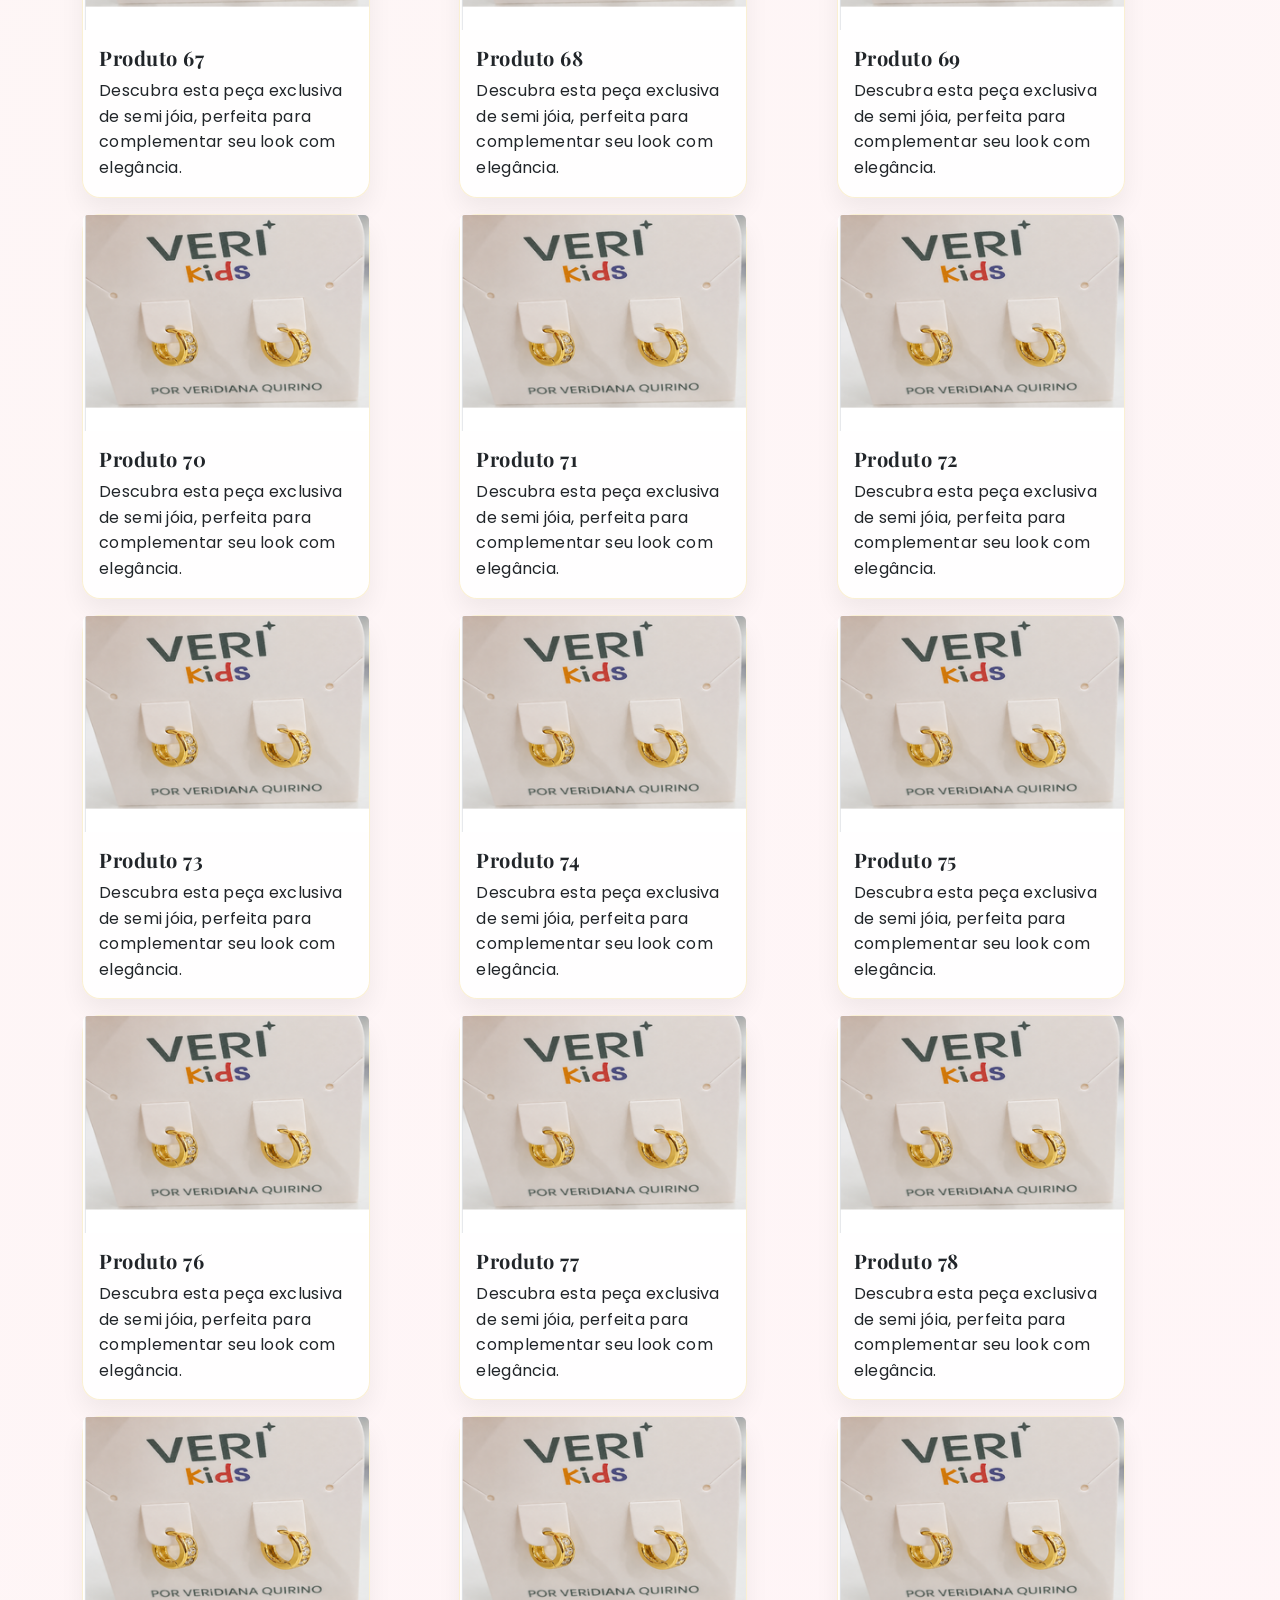
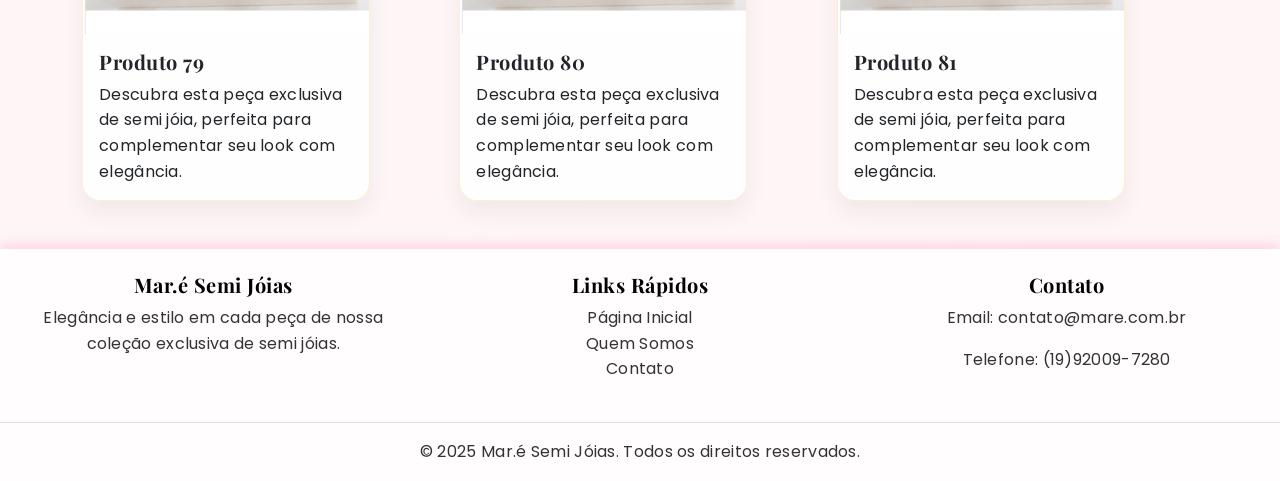
==== commit b6493bf1: "att" ====
--- a/index.html
+++ b/index.html
@@ -14,6 +14,11 @@
 
     <title>Mar.é Semi jóias</title>
 </head>
+<script>
+  window.addEventListener("load", function () {
+    document.querySelector(".intro-section").classList.add("show");
+  });
+</script>
 
 <body>
     <nav class="navbar navbar-expand-lg navbar-rose">
--- a/CSS/style.css
+++ b/CSS/style.css
@@ -2,18 +2,14 @@
     font-family: 'Poppins', sans-serif;
 }
 
+/* Títulos elegantes */
 h1, h2, h3, h4, h5, h6 {
     font-family: 'Playfair Display', serif;
     font-weight: 700;
     letter-spacing: 0.5px;
 }
 
-.navbar-brand {
-    font-size: 1.5rem;
-    font-weight: bold;
-    color: #ff006a;
-}
-
+/* Navbar */
 .navbar {
     position: fixed;
     top: 0;
@@ -21,45 +17,39 @@
     right: 0;
     width: 100%;
     z-index: 1000;
-    background: rgba(255, 255, 255, 0.92);
-    backdrop-filter: blur(10px);
-    
-}
-
-.navbar-rose {
-    background-color: transparent !important;
-    box-shadow: 0 4px 20px rgba(0, 0, 0, 0.05);
-}
-
-body {
-    background: linear-gradient(135deg, #faf8f3 0%, #fff5f7 100%);
-    line-height: 1.6;
-    letter-spacing: 0.3px;
-    margin: 0;
-    padding-top: 140px; /* Espaço para a navbar fixa */
-}
-
-.card {
-    border: 1px solid rgba(226, 169, 13, 0.18);
-    border-radius: 18px;
-    transition: all 0.4s ease;
-    box-shadow: 0 12px 25px rgba(0, 0, 0, 0.06);
-    background: rgba(255, 255, 255, 0.9);
-}
-
-.card:hover {
-    transform: translateY(-8px);
-    box-shadow: 0 18px 38px rgba(0, 0, 0, 0.08);
-    border-color: rgba(226, 169, 13, 0.45);
-}
-
-.logo {
-    width: 120px;
-    height: 100px;
-    padding: 5px;
-    border-radius: 8px;
-}
-
+
+    background: transparent !important;
+    backdrop-filter: blur(12px);
+
+    box-shadow: 
+        0 2px 6px rgba(0, 0, 0, 0.05),
+        0 8px 20px rgba(0, 0, 0, 0.06);
+}
+
+/* Linha dourada premium */
+.navbar::after {
+    content: "";
+    position: absolute;
+    bottom: 0;
+    left: 0;
+    width: 100%;
+    height: 2px;
+
+    background: linear-gradient(
+        90deg,
+        transparent,
+        rgba(226, 169, 13, 0.6),
+        transparent
+    );
+}
+
+.navbar-brand {
+    font-size: 1.5rem;
+    font-weight: bold;
+    color: #ff006a;
+}
+
+/* Links navbar */
 .navbar-nav .nav-link {
     color: #333;
     font-weight: 500;
@@ -82,6 +72,39 @@
     width: 100%;
 }
 
+/* Layout */
+body {
+    background: linear-gradient(135deg, #faf8f3 0%, #fff5f7 100%);
+    line-height: 1.6;
+    letter-spacing: 0.3px;
+    margin: 0;
+    padding-top: 110px;
+}
+
+/* Cards */
+.card {
+    border: 1px solid rgba(226, 169, 13, 0.18);
+    border-radius: 18px;
+    transition: all 0.4s ease;
+    box-shadow: 0 12px 25px rgba(0, 0, 0, 0.06);
+    background: rgba(255, 255, 255, 0.9);
+}
+
+.card:hover {
+    transform: translateY(-6px);
+    box-shadow: 0 18px 38px rgba(0, 0, 0, 0.08);
+    border-color: rgba(226, 169, 13, 0.45);
+}
+
+/* Logo */
+.logo {
+    width: 120px;
+    height: 100px;
+    padding: 5px;
+    border-radius: 8px;
+}
+
+/* Botões */
 .btn-outline-gold {
     color: #c17d08;
     border-color: #c17d08;
@@ -98,55 +121,30 @@
     transform: translateY(-1px);
 }
 
+/* Hero */
 .hero-section {
     background: linear-gradient(135deg, #fff2f7 0%, #ffeef5 50%, #fff9fb 100%);
     padding: 70px 0 60px;
     text-align: center;
     margin-bottom: 30px;
-    box-shadow: 0 8px 30px rgba(255, 0, 106, 0.1);
-    transition: opacity 0.3s ease, transform 0.3s ease, visibility 0.3s ease;
-    opacity: 0;
-    transform: translateY(30px);
-    animation: fadeUp 1s ease forwards;
-    animation-delay: 0.3s;
-}
-
-.hero-section.hidden,
-.intro-section.hidden {
-    opacity: 0;
-    visibility: hidden;
-    transform: translateY(-24px);
-    height: 0;
-    padding-top: 0;
-    padding-bottom: 0;
-    margin-bottom: 0;
-}
-
-.intro-section {
-    padding: 30px 0;
-    transition: opacity 0.3s ease, transform 0.3s ease, visibility 0.3s ease;
-    opacity: 0;
-    transform: translateY(30px);
-    animation: fadeUp 1s ease forwards;
-    animation-delay: 0.7s;
-}
+    box-shadow: 0 8px 30px rgba(255, 0, 106, 0.08);
+}
+
 .hero-title {
     font-size: 3rem;
     color: #c8286f;
     margin-bottom: 14px;
-    letter-spacing: 1px;
-    line-height: 1.05;
 }
 
 .hero-subtitle {
     font-size: 1.15rem;
     color: #6d6d6d;
     font-weight: 300;
-    letter-spacing: 0.8px;
     max-width: 700px;
     margin: 0 auto;
 }
 
+/* Seções */
 .section-title {
     font-size: 2.25rem;
     color: #c8286f;
@@ -161,22 +159,21 @@
     line-height: 1.8;
 }
 
+/* Footer elegante */
 footer {
-    background-color: rgba(255, 255, 255, 0.7);
+    background-color: rgba(255, 255, 255, 0.8);
     color: #333;
     margin-top: 3rem;
     width: 100vw;
     position: relative;
     left: 50%;
-    right: 50%;
     margin-left: -50vw;
-    margin-right: -50vw;
-    box-shadow: 0 -4px 10px rgba(255, 0, 106, 0.3);
+    box-shadow: 0 -4px 12px rgba(255, 0, 106, 0.15);
     text-align: center;
 }
 
 footer h5 {
-    color: #000000;
+    color: #000;
     font-weight: bold;
 }
 
@@ -189,14 +186,44 @@
 footer a:hover {
     color: #e2a90d;
 }
-
-@keyframes fadeUp {
-    from {
-        opacity: 0;
-        transform: translateY(30px);
-    }
+.hero-title {
+    font-size: 3rem;
+    color: #c8286f;
+    margin-bottom: 14px;
+
+    opacity: 0;
+    transform: translateY(20px);
+    animation: fadeUpTitle 1s ease forwards;
+}
+
+@keyframes fadeUpTitle {
     to {
         opacity: 1;
         transform: translateY(0);
     }
-}+}
+
+.hero-text {
+  opacity: 0;
+  transform: translateY(30px);
+  transition: all 1s ease;
+}
+
+/* quando ativado */
+.hero-text.show {
+  opacity: 1;
+  transform: translateY(0);
+}
+
+.intro-section {
+  opacity: 0;
+  transform: translateX(-100px) scale(0.98);
+  filter: blur(6px);
+  transition: all 1.2s ease;
+}
+
+.intro-section.show {
+  opacity: 1;
+  transform: translateX(0) scale(1);
+  filter: blur(0);
+}
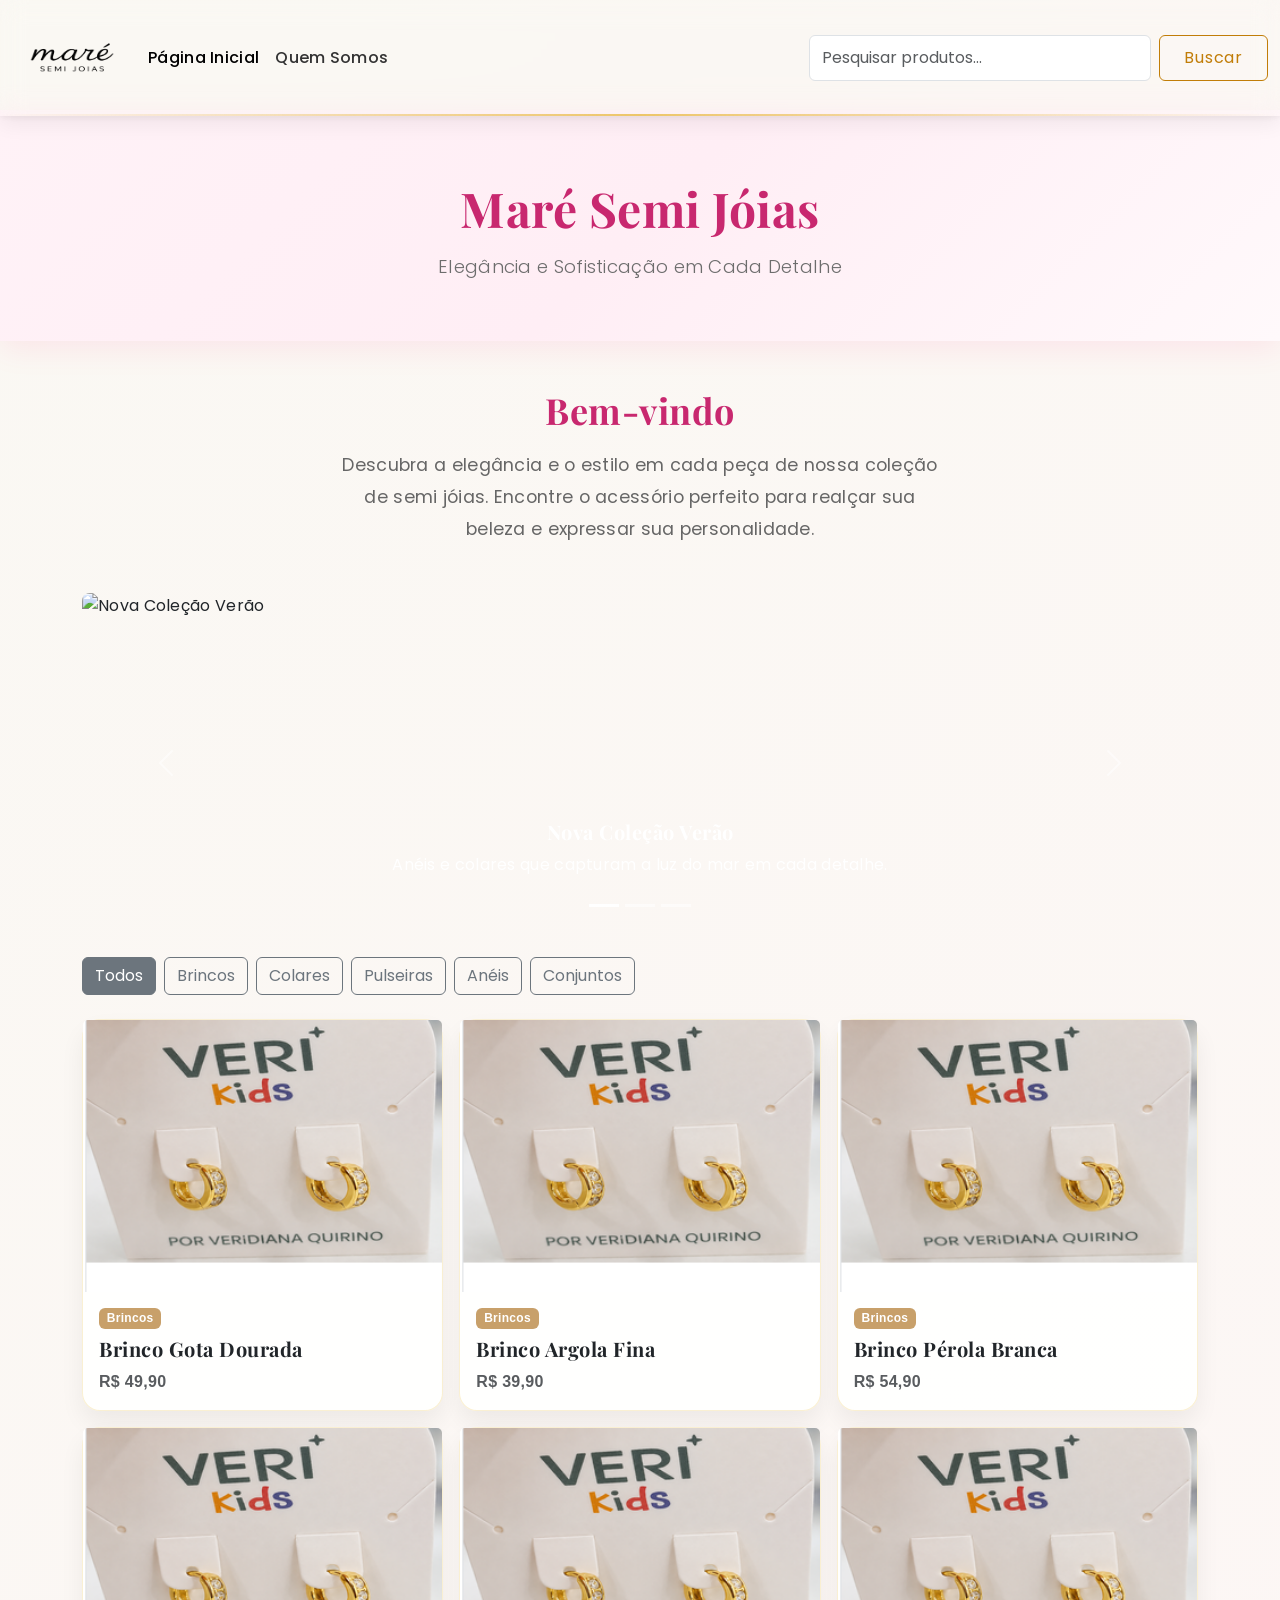
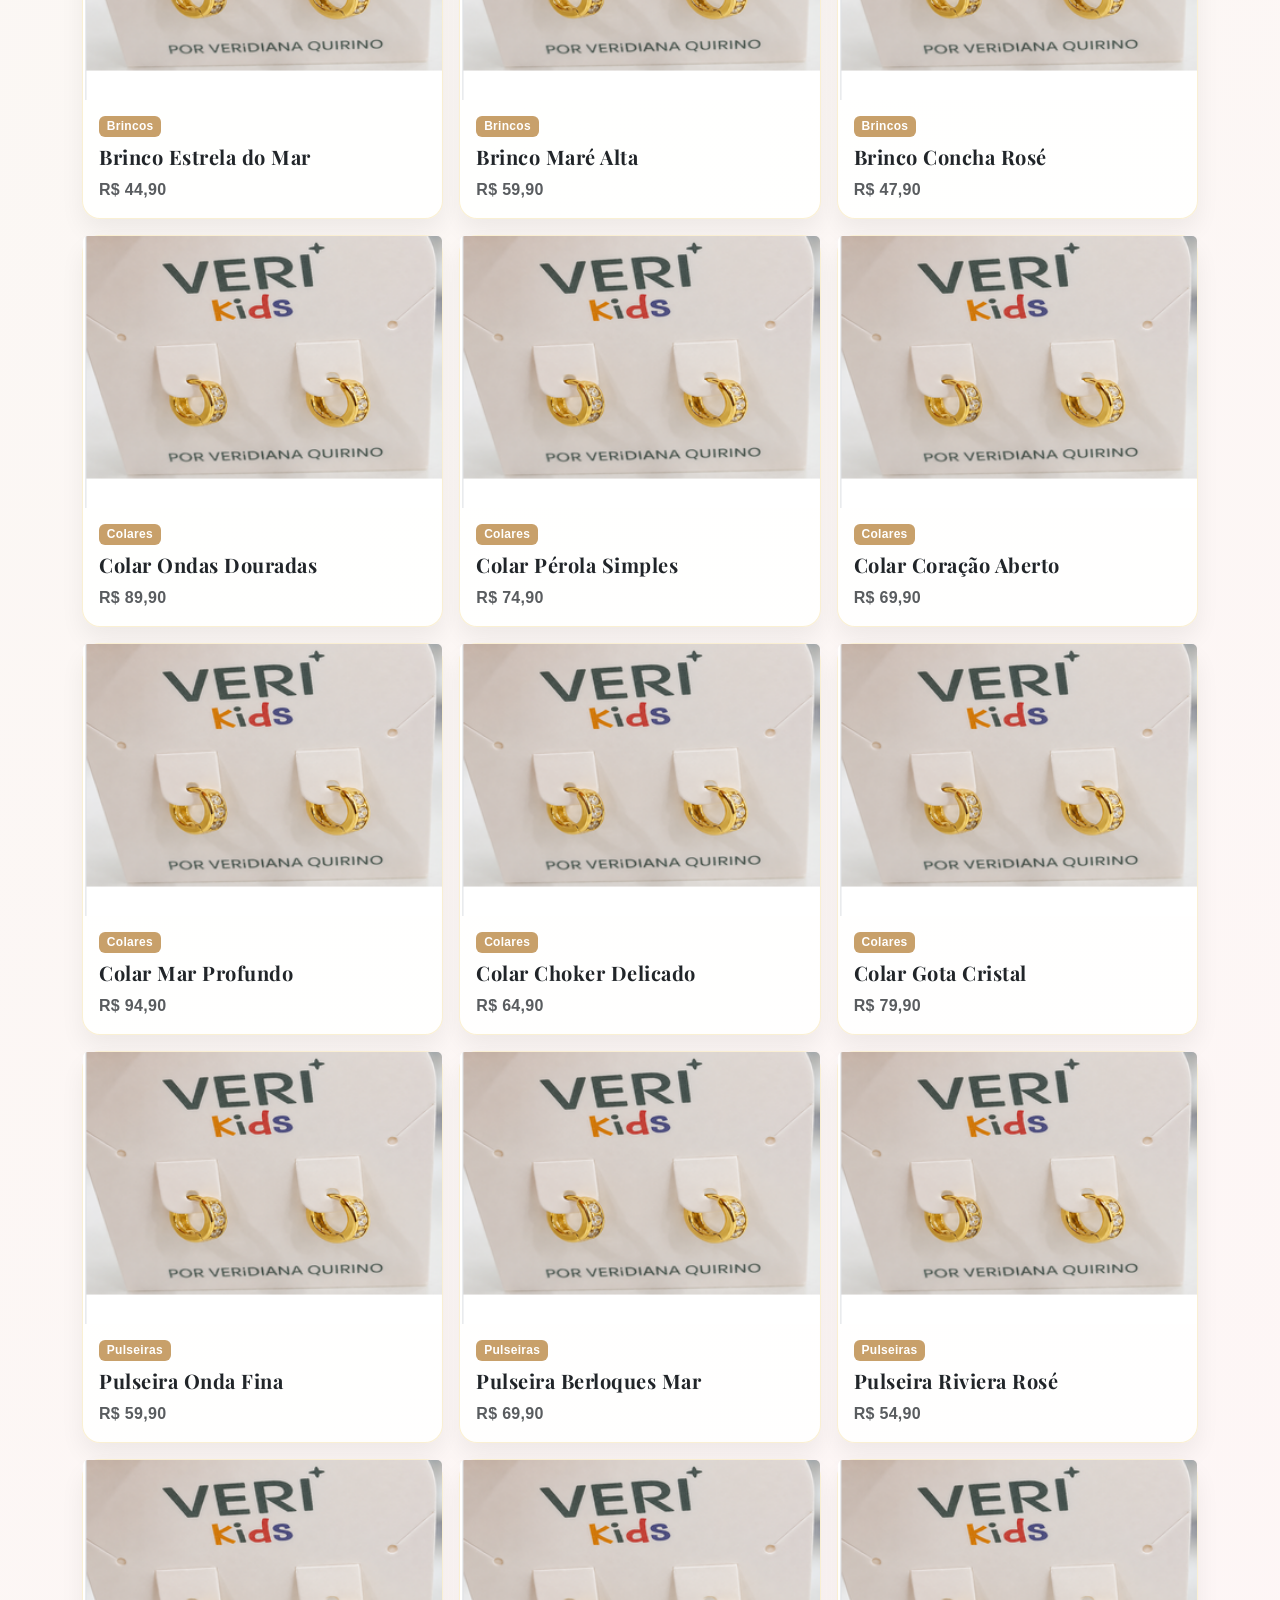
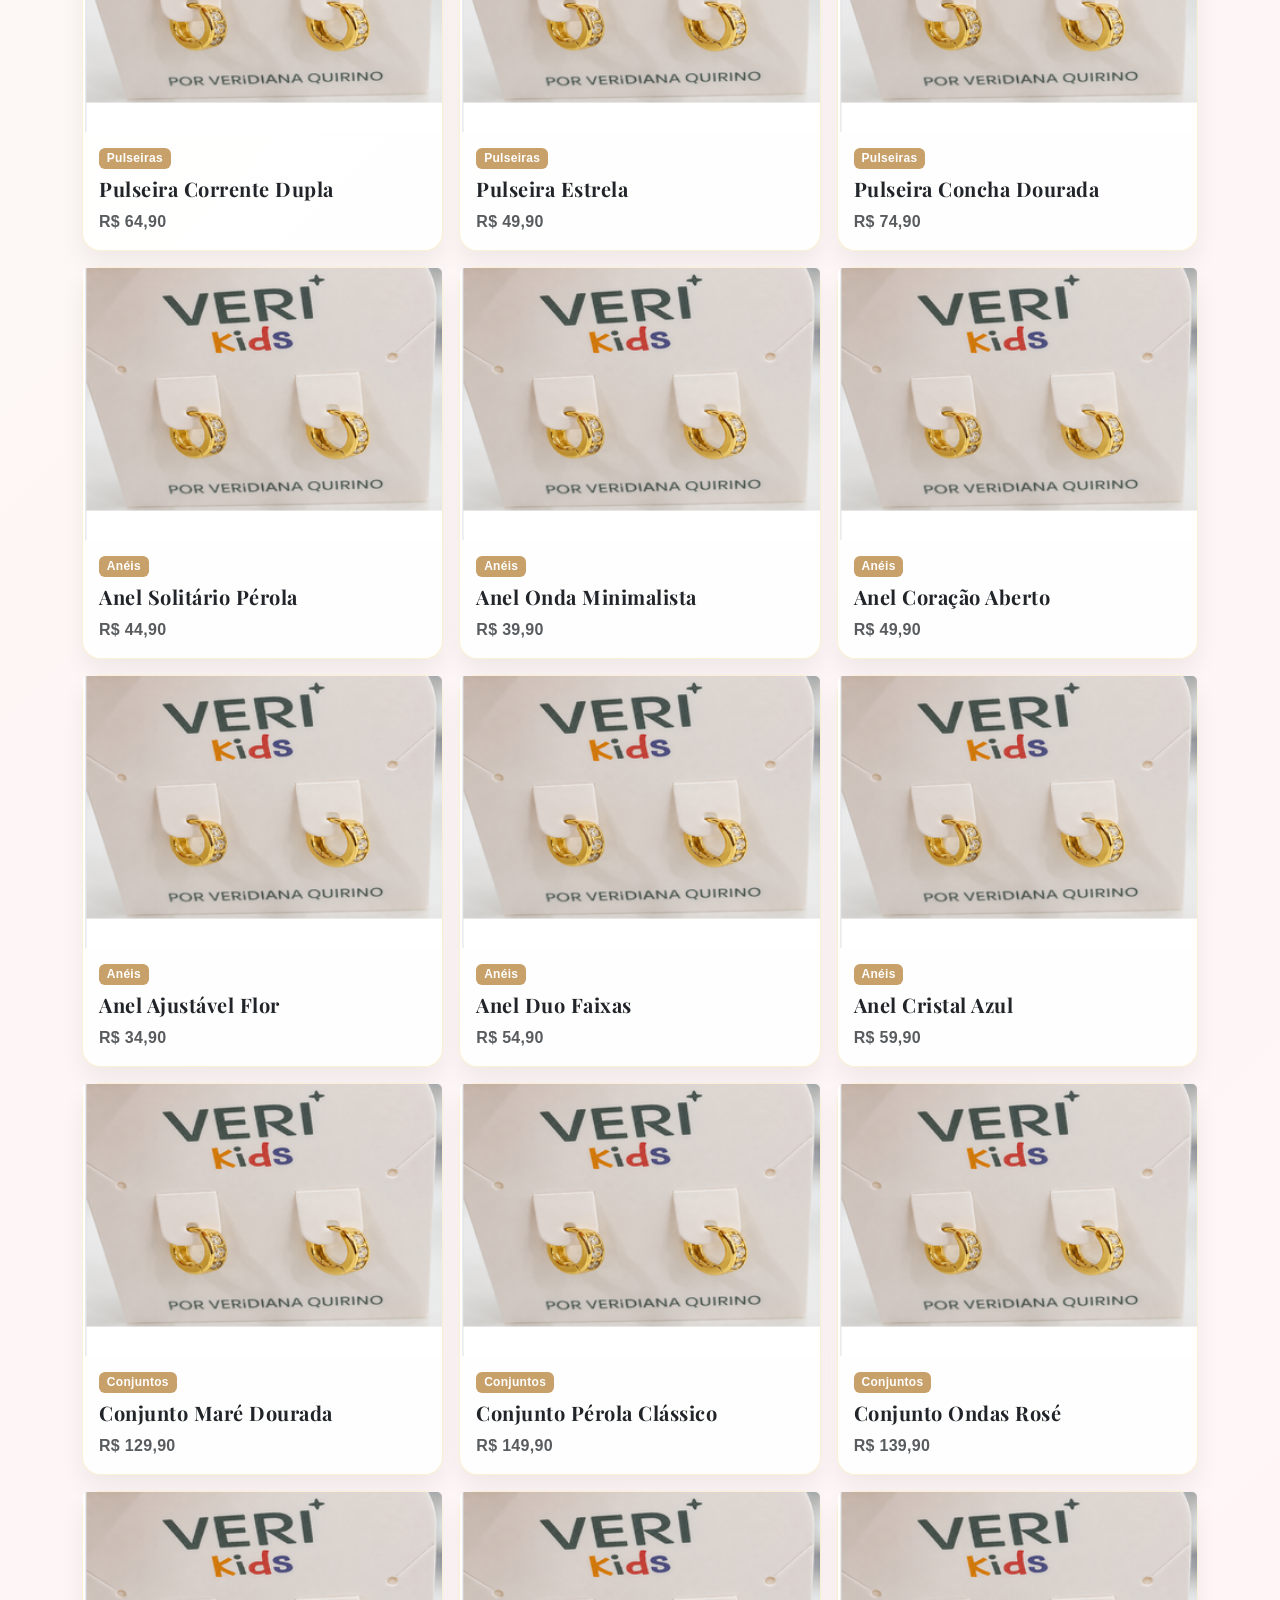
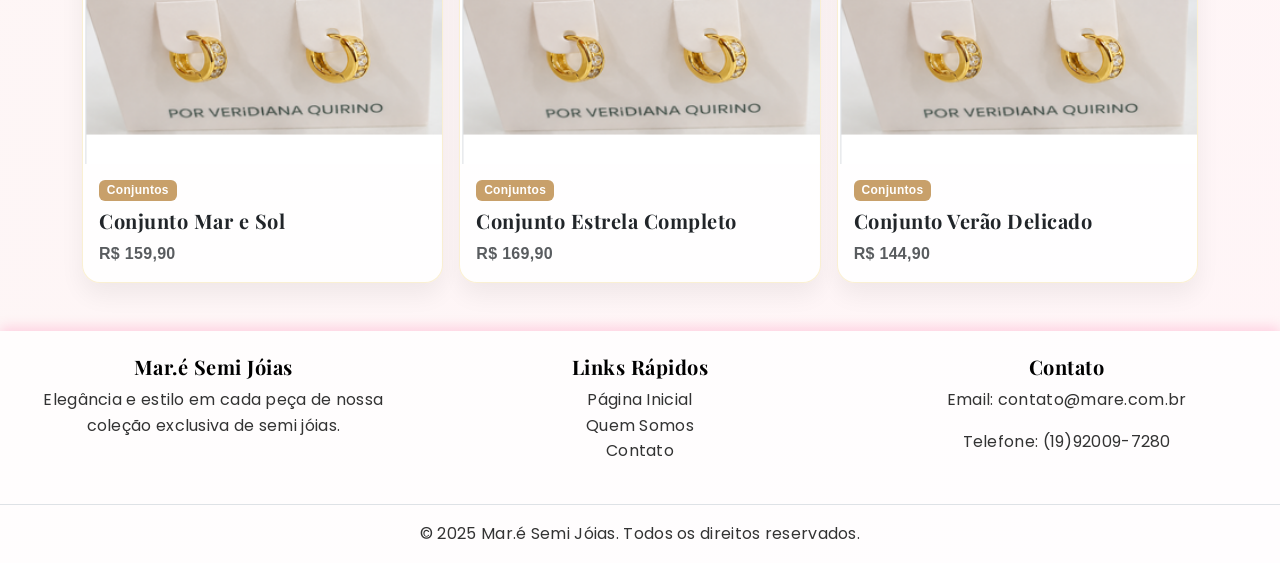
==== commit 6ce690a8: "atualização" ====
--- a/index.html
+++ b/index.html
@@ -11,40 +11,34 @@
     <script src="https://cdn.jsdelivr.net/npm/bootstrap@5.3.8/dist/js/bootstrap.bundle.min.js"
         integrity="sha384-FKyoEForCGlyvwx9Hj09JcYn3nv7wiPVlz7YYwJrWVcXK/BmnVDxM+D2scQbITxI"
         crossorigin="anonymous"></script>
-
     <title>Mar.é Semi jóias</title>
 </head>
-<script>
-  window.addEventListener("load", function () {
-    document.querySelector(".intro-section").classList.add("show");
-  });
-</script>
 
 <body>
-    <nav class="navbar navbar-expand-lg navbar-rose">
+
+    <nav class="navbar navbar-expand-lg navbar-rose" aria-label="Navegação principal">
         <div class="container-fluid">
             <img src="./Imagens/logosemfundo.png" alt="Logo Mar.é Semi jóias" class="logo me-2">
             <button class="navbar-toggler" type="button" data-bs-toggle="collapse" data-bs-target="#navbarTogglerDemo02"
-                aria-controls="navbarTogglerDemo02" aria-expanded="false" aria-label="Toggle navigation">
+                aria-controls="navbarTogglerDemo02" aria-expanded="false" aria-label="Abrir menu">
                 <span class="navbar-toggler-icon"></span>
             </button>
             <div class="collapse navbar-collapse" id="navbarTogglerDemo02">
                 <ul class="navbar-nav me-auto mb-2 mb-lg-0">
                     <li class="nav-item">
-                        <a class="nav-link active" aria-current="page" href="#">Página Inicial </a>
+                        <a class="nav-link active" aria-current="page" href="#">Página Inicial</a>
                     </li>
                     <li class="nav-item">
-                        <a class="nav-link" href="./quemsomos.html">Quem Somos </a>
+                        <a class="nav-link" href="./quemsomos.html">Quem Somos</a>
                     </li>
-
                 </ul>
                 <form class="d-flex" role="search" onsubmit="return false;">
-                    <input class="form-control me-2" type="search" id="searchInput" placeholder="Pesquisar produtos..." aria-label="Search">
-                    <button class="btn btn-outline-gold" type="button">Search</button>
+                    <input class="form-control me-2" type="search" id="searchInput" placeholder="Pesquisar produtos..." aria-label="Pesquisar produtos">
+                    <button class="btn btn-outline-gold" type="submit">Buscar</button>
                 </form>
             </div>
         </div>
-    </nav> <!-- Fim da barra de navegação -->
+    </nav>
 
     <!-- Hero Section -->
     <div class="hero-section">
@@ -54,745 +48,70 @@
         </div>
     </div>
 
+    <!-- Introdução -->
     <div class="container mt-5">
         <div class="intro-section text-center mb-5">
             <h2 class="section-title">Bem-vindo</h2>
             <p class="section-description">Descubra a elegância e o estilo em cada peça de nossa coleção de semi jóias. Encontre o acessório perfeito para realçar sua beleza e expressar sua personalidade.</p>
         </div>
     </div>
-    <div class="container mt-4">
-        <div class="row g-3">
-            <div class="col-md-6 col-lg-4">
-                <div class="card" style="width: 18rem;">
-                    <img src="./Imagens/kidsbrinco.png" class="card-img-top" alt="Produto 1">
-                    <div class="card-body">
-                        <h5 class="card-title">Produto 1</h5>
-                        <p class="card-text">Descubra esta peça exclusiva de semi jóia, perfeita para complementar seu look com elegância.</p>
+
+    <!-- Carrossel -->
+    <div class="container mt-4 mb-4">
+        <div id="carouselMare" class="carousel slide" data-bs-ride="carousel" data-bs-interval="4000">
+            <div class="carousel-indicators">
+                <button type="button" data-bs-target="#carouselMare" data-bs-slide-to="0" class="active" aria-label="Slide 1"></button>
+                <button type="button" data-bs-target="#carouselMare" data-bs-slide-to="1" aria-label="Slide 2"></button>
+                <button type="button" data-bs-target="#carouselMare" data-bs-slide-to="2" aria-label="Slide 3"></button>
+            </div>
+            <div class="carousel-inner rounded-3">
+                <div class="carousel-item active">
+                    <img src="./Imagens/banner1.jpg" class="d-block w-100" alt="Nova Coleção Verão" style="height: 340px; object-fit: cover;">
+                    <div class="carousel-caption d-none d-md-block">
+                        <h5>Nova Coleção Verão</h5>
+                        <p>Anéis e colares que capturam a luz do mar em cada detalhe.</p>
+                    </div>
+                </div>
+                <div class="carousel-item">
+                    <img src="./Imagens/kidsbrinco.png" class="d-block w-100" alt="Promoção Especial" style="height: 340px; object-fit: cover;">
+                    <div class="carousel-caption d-none d-md-block">
+                        <h5>Promoção Especial</h5>
+                        <p>Até 30% de desconto em peças selecionadas.</p>
+                    </div>
+                </div>
+                <div class="carousel-item">
+                    <img src="./Imagens/banner3.jpg" class="d-block w-100" alt="Inspirada no Oceano" style="height: 340px; object-fit: cover;">
+                    <div class="carousel-caption d-none d-md-block">
+                        <h5>Inspirada no Oceano</h5>
+                        <p>Peças únicas com a essência do mar.</p>
                     </div>
                 </div>
             </div>
-            <div class="col-md-6 col-lg-4">
-                <div class="card" style="width: 18rem;">
-                    <img src="./Imagens/kidsbrinco.png" class="card-img-top" alt="Produto 2">
-                    <div class="card-body">
-                        <h5 class="card-title">Produto 2</h5>
-                        <p class="card-text">Descubra esta peça exclusiva de semi jóia, perfeita para complementar seu look com elegância.</p>
-                    </div>
-                </div>
-            </div>
-            <div class="col-md-6 col-lg-4">
-                <div class="card" style="width: 18rem;">
-                    <img src="./Imagens/kidsbrinco.png" class="card-img-top" alt="Produto 3">
-                    <div class="card-body">
-                        <h5 class="card-title">Produto 3</h5>
-                        <p class="card-text">Descubra esta peça exclusiva de semi jóia, perfeita para complementar seu look com elegância.</p>
-                    </div>
-                </div>
-            </div>
-            <div class="col-md-6 col-lg-4">
-                <div class="card" style="width: 18rem;">
-                    <img src="./Imagens/kidsbrinco.png" class="card-img-top" alt="Produto 4">
-                    <div class="card-body">
-                        <h5 class="card-title">Produto 4</h5>
-                        <p class="card-text">Descubra esta peça exclusiva de semi jóia, perfeita para complementar seu look com elegância.</p>
-                    </div>
-                </div>
-            </div>
-            <div class="col-md-6 col-lg-4">
-                <div class="card" style="width: 18rem;">
-                    <img src="./Imagens/kidsbrinco.png" class="card-img-top" alt="Produto 5">
-                    <div class="card-body">
-                        <h5 class="card-title">Produto 5</h5>
-                        <p class="card-text">Descubra esta peça exclusiva de semi jóia, perfeita para complementar seu look com elegância.</p>
-                    </div>
-                </div>
-            </div>
-            <div class="col-md-6 col-lg-4">
-                <div class="card" style="width: 18rem;">
-                    <img src="./Imagens/kidsbrinco.png" class="card-img-top" alt="Produto 6">
-                    <div class="card-body">
-                        <h5 class="card-title">Produto 6</h5>
-                        <p class="card-text">Descubra esta peça exclusiva de semi jóia, perfeita para complementar seu look com elegância.</p>
-                    </div>
-                </div>
-            </div>
-            <div class="col-md-6 col-lg-4">
-                <div class="card" style="width: 18rem;">
-                    <img src="./Imagens/kidsbrinco.png" class="card-img-top" alt="Produto 7">
-                    <div class="card-body">
-                        <h5 class="card-title">Produto 7</h5>
-                        <p class="card-text">Descubra esta peça exclusiva de semi jóia, perfeita para complementar seu look com elegância.</p>
-                    </div>
-                </div>
-            </div>
-            <div class="col-md-6 col-lg-4">
-                <div class="card" style="width: 18rem;">
-                    <img src="./Imagens/kidsbrinco.png" class="card-img-top" alt="Produto 8">
-                    <div class="card-body">
-                        <h5 class="card-title">Produto 8</h5>
-                        <p class="card-text">Descubra esta peça exclusiva de semi jóia, perfeita para complementar seu look com elegância.</p>
-                    </div>
-                </div>
-            </div>
-            <div class="col-md-6 col-lg-4">
-                <div class="card" style="width: 18rem;">
-                    <img src="./Imagens/kidsbrinco.png" class="card-img-top" alt="Produto 9">
-                    <div class="card-body">
-                        <h5 class="card-title">Produto 9</h5>
-                        <p class="card-text">Descubra esta peça exclusiva de semi jóia, perfeita para complementar seu look com elegância.</p>
-                    </div>
-                </div>
-            </div>
-            <div class="col-md-6 col-lg-4">
-                <div class="card" style="width: 18rem;">
-                    <img src="./Imagens/kidsbrinco.png" class="card-img-top" alt="Produto 10">
-                    <div class="card-body">
-                        <h5 class="card-title">Produto 10</h5>
-                        <p class="card-text">Descubra esta peça exclusiva de semi jóia, perfeita para complementar seu look com elegância.</p>
-                    </div>
-                </div>
-            </div>
-            <div class="col-md-6 col-lg-4">
-                <div class="card" style="width: 18rem;">
-                    <img src="./Imagens/kidsbrinco.png" class="card-img-top" alt="Produto 11">
-                    <div class="card-body">
-                        <h5 class="card-title">Produto 11</h5>
-                        <p class="card-text">Descubra esta peça exclusiva de semi jóia, perfeita para complementar seu look com elegância.</p>
-                    </div>
-                </div>
-            </div>
-            <div class="col-md-6 col-lg-4">
-                <div class="card" style="width: 18rem;">
-                    <img src="./Imagens/kidsbrinco.png" class="card-img-top" alt="Produto 12">
-                    <div class="card-body">
-                        <h5 class="card-title">Produto 12</h5>
-                        <p class="card-text">Descubra esta peça exclusiva de semi jóia, perfeita para complementar seu look com elegância.</p>
-                    </div>
-                </div>
-            </div>
-            <div class="col-md-6 col-lg-4">
-                <div class="card" style="width: 18rem;">
-                    <img src="./Imagens/kidsbrinco.png" class="card-img-top" alt="Produto 13">
-                    <div class="card-body">
-                        <h5 class="card-title">Produto 13</h5>
-                        <p class="card-text">Descubra esta peça exclusiva de semi jóia, perfeita para complementar seu look com elegância.</p>
-                    </div>
-                </div>
-            </div>
-            <div class="col-md-6 col-lg-4">
-                <div class="card" style="width: 18rem;">
-                    <img src="./Imagens/kidsbrinco.png" class="card-img-top" alt="Produto 14">
-                    <div class="card-body">
-                        <h5 class="card-title">Produto 14</h5>
-                        <p class="card-text">Descubra esta peça exclusiva de semi jóia, perfeita para complementar seu look com elegância.</p>
-                    </div>
-                </div>
-            </div>
-            <div class="col-md-6 col-lg-4">
-                <div class="card" style="width: 18rem;">
-                    <img src="./Imagens/kidsbrinco.png" class="card-img-top" alt="Produto 15">
-                    <div class="card-body">
-                        <h5 class="card-title">Produto 15</h5>
-                        <p class="card-text">Descubra esta peça exclusiva de semi jóia, perfeita para complementar seu look com elegância.</p>
-                    </div>
-                </div>
-            </div>
-            <div class="col-md-6 col-lg-4">
-                <div class="card" style="width: 18rem;">
-                    <img src="./Imagens/kidsbrinco.png" class="card-img-top" alt="Produto 16">
-                    <div class="card-body">
-                        <h5 class="card-title">Produto 16</h5>
-                        <p class="card-text">Descubra esta peça exclusiva de semi jóia, perfeita para complementar seu look com elegância.</p>
-                    </div>
-                </div>
-            </div>
-            <div class="col-md-6 col-lg-4">
-                <div class="card" style="width: 18rem;">
-                    <img src="./Imagens/kidsbrinco.png" class="card-img-top" alt="Produto 17">
-                    <div class="card-body">
-                        <h5 class="card-title">Produto 17</h5>
-                        <p class="card-text">Descubra esta peça exclusiva de semi jóia, perfeita para complementar seu look com elegância.</p>
-                    </div>
-                </div>
-            </div>
-            <div class="col-md-6 col-lg-4">
-                <div class="card" style="width: 18rem;">
-                    <img src="./Imagens/kidsbrinco.png" class="card-img-top" alt="Produto 18">
-                    <div class="card-body">
-                        <h5 class="card-title">Produto 18</h5>
-                        <p class="card-text">Descubra esta peça exclusiva de semi jóia, perfeita para complementar seu look com elegância.</p>
-                    </div>
-                </div>
-            </div>
-            <div class="col-md-6 col-lg-4">
-                <div class="card" style="width: 18rem;">
-                    <img src="./Imagens/kidsbrinco.png" class="card-img-top" alt="Produto 19">
-                    <div class="card-body">
-                        <h5 class="card-title">Produto 19</h5>
-                        <p class="card-text">Descubra esta peça exclusiva de semi jóia, perfeita para complementar seu look com elegância.</p>
-                    </div>
-                </div>
-            </div>
-            <div class="col-md-6 col-lg-4">
-                <div class="card" style="width: 18rem;">
-                    <img src="./Imagens/kidsbrinco.png" class="card-img-top" alt="Produto 20">
-                    <div class="card-body">
-                        <h5 class="card-title">Produto 20</h5>
-                        <p class="card-text">Descubra esta peça exclusiva de semi jóia, perfeita para complementar seu look com elegância.</p>
-                    </div>
-                </div>
-            </div>
-            <div class="col-md-6 col-lg-4">
-                <div class="card" style="width: 18rem;">
-                    <img src="./Imagens/kidsbrinco.png" class="card-img-top" alt="Produto 21">
-                    <div class="card-body">
-                        <h5 class="card-title">Produto 21</h5>
-                        <p class="card-text">Descubra esta peça exclusiva de semi jóia, perfeita para complementar seu look com elegância.</p>
-                    </div>
-                </div>
-            </div>
-            <div class="col-md-6 col-lg-4">
-                <div class="card" style="width: 18rem;">
-                    <img src="./Imagens/kidsbrinco.png" class="card-img-top" alt="Produto 22">
-                    <div class="card-body">
-                        <h5 class="card-title">Produto 22</h5>
-                        <p class="card-text">Descubra esta peça exclusiva de semi jóia, perfeita para complementar seu look com elegância.</p>
-                    </div>
-                </div>
-            </div>
-            <div class="col-md-6 col-lg-4">
-                <div class="card" style="width: 18rem;">
-                    <img src="./Imagens/kidsbrinco.png" class="card-img-top" alt="Produto 23">
-                    <div class="card-body">
-                        <h5 class="card-title">Produto 23</h5>
-                        <p class="card-text">Descubra esta peça exclusiva de semi jóia, perfeita para complementar seu look com elegância.</p>
-                    </div>
-                </div>
-            </div>
-            <div class="col-md-6 col-lg-4">
-                <div class="card" style="width: 18rem;">
-                    <img src="./Imagens/kidsbrinco.png" class="card-img-top" alt="Produto 24">
-                    <div class="card-body">
-                        <h5 class="card-title">Produto 24</h5>
-                        <p class="card-text">Descubra esta peça exclusiva de semi jóia, perfeita para complementar seu look com elegância.</p>
-                    </div>
-                </div>
-            </div>
-            <div class="col-md-6 col-lg-4">
-                <div class="card" style="width: 18rem;">
-                    <img src="./Imagens/kidsbrinco.png" class="card-img-top" alt="Produto 25">
-                    <div class="card-body">
-                        <h5 class="card-title">Produto 25</h5>
-                        <p class="card-text">Descubra esta peça exclusiva de semi jóia, perfeita para complementar seu look com elegância.</p>
-                    </div>
-                </div>
-            </div>
-            <div class="col-md-6 col-lg-4">
-                <div class="card" style="width: 18rem;">
-                    <img src="./Imagens/kidsbrinco.png" class="card-img-top" alt="Produto 26">
-                    <div class="card-body">
-                        <h5 class="card-title">Produto 26</h5>
-                        <p class="card-text">Descubra esta peça exclusiva de semi jóia, perfeita para complementar seu look com elegância.</p>
-                    </div>
-                </div>
-            </div>
-            <div class="col-md-6 col-lg-4">
-                <div class="card" style="width: 18rem;">
-                    <img src="./Imagens/kidsbrinco.png" class="card-img-top" alt="Produto 27">
-                    <div class="card-body">
-                        <h5 class="card-title">Produto 27</h5>
-                        <p class="card-text">Descubra esta peça exclusiva de semi jóia, perfeita para complementar seu look com elegância.</p>
-                    </div>
-                </div>
-            </div>
-            <div class="col-md-6 col-lg-4">
-                <div class="card" style="width: 18rem;">
-                    <img src="./Imagens/kidsbrinco.png" class="card-img-top" alt="Produto 28">
-                    <div class="card-body">
-                        <h5 class="card-title">Produto 28</h5>
-                        <p class="card-text">Descubra esta peça exclusiva de semi jóia, perfeita para complementar seu look com elegância.</p>
-                    </div>
-                </div>
-            </div>
-            <div class="col-md-6 col-lg-4">
-                <div class="card" style="width: 18rem;">
-                    <img src="./Imagens/kidsbrinco.png" class="card-img-top" alt="Produto 29">
-                    <div class="card-body">
-                        <h5 class="card-title">Produto 29</h5>
-                        <p class="card-text">Descubra esta peça exclusiva de semi jóia, perfeita para complementar seu look com elegância.</p>
-                    </div>
-                </div>
-            </div>
-            <div class="col-md-6 col-lg-4">
-                <div class="card" style="width: 18rem;">
-                    <img src="./Imagens/kidsbrinco.png" class="card-img-top" alt="Produto 30">
-                    <div class="card-body">
-                        <h5 class="card-title">Produto 30</h5>
-                        <p class="card-text">Descubra esta peça exclusiva de semi jóia, perfeita para complementar seu look com elegância.</p>
-                    </div>
-                </div>
-            </div>
-            <div class="col-md-6 col-lg-4">
-                <div class="card" style="width: 18rem;">
-                    <img src="./Imagens/kidsbrinco.png" class="card-img-top" alt="Produto 31">
-                    <div class="card-body">
-                        <h5 class="card-title">Produto 31</h5>
-                        <p class="card-text">Descubra esta peça exclusiva de semi jóia, perfeita para complementar seu look com elegância.</p>
-                    </div>
-                </div>
-            </div>
-            <div class="col-md-6 col-lg-4">
-                <div class="card" style="width: 18rem;">
-                    <img src="./Imagens/kidsbrinco.png" class="card-img-top" alt="Produto 32">
-                    <div class="card-body">
-                        <h5 class="card-title">Produto 32</h5>
-                        <p class="card-text">Descubra esta peça exclusiva de semi jóia, perfeita para complementar seu look com elegância.</p>
-                    </div>
-                </div>
-            </div>
-            <div class="col-md-6 col-lg-4">
-                <div class="card" style="width: 18rem;">
-                    <img src="./Imagens/kidsbrinco.png" class="card-img-top" alt="Produto 33">
-                    <div class="card-body">
-                        <h5 class="card-title">Produto 33</h5>
-                        <p class="card-text">Descubra esta peça exclusiva de semi jóia, perfeita para complementar seu look com elegância.</p>
-                    </div>
-                </div>
-            </div>
-            <div class="col-md-6 col-lg-4">
-                <div class="card" style="width: 18rem;">
-                    <img src="./Imagens/kidsbrinco.png" class="card-img-top" alt="Produto 34">
-                    <div class="card-body">
-                        <h5 class="card-title">Produto 34</h5>
-                        <p class="card-text">Descubra esta peça exclusiva de semi jóia, perfeita para complementar seu look com elegância.</p>
-                    </div>
-                </div>
-            </div>
-            <div class="col-md-6 col-lg-4">
-                <div class="card" style="width: 18rem;">
-                    <img src="./Imagens/kidsbrinco.png" class="card-img-top" alt="Produto 35">
-                    <div class="card-body">
-                        <h5 class="card-title">Produto 35</h5>
-                        <p class="card-text">Descubra esta peça exclusiva de semi jóia, perfeita para complementar seu look com elegância.</p>
-                    </div>
-                </div>
-            </div>
-            <div class="col-md-6 col-lg-4">
-                <div class="card" style="width: 18rem;">
-                    <img src="./Imagens/kidsbrinco.png" class="card-img-top" alt="Produto 36">
-                    <div class="card-body">
-                        <h5 class="card-title">Produto 36</h5>
-                        <p class="card-text">Descubra esta peça exclusiva de semi jóia, perfeita para complementar seu look com elegância.</p>
-                    </div>
-                </div>
-            </div>
-            <div class="col-md-6 col-lg-4">
-                <div class="card" style="width: 18rem;">
-                    <img src="./Imagens/kidsbrinco.png" class="card-img-top" alt="Produto 37">
-                    <div class="card-body">
-                        <h5 class="card-title">Produto 37</h5>
-                        <p class="card-text">Descubra esta peça exclusiva de semi jóia, perfeita para complementar seu look com elegância.</p>
-                    </div>
-                </div>
-            </div>
-            <div class="col-md-6 col-lg-4">
-                <div class="card" style="width: 18rem;">
-                    <img src="./Imagens/kidsbrinco.png" class="card-img-top" alt="Produto 38">
-                    <div class="card-body">
-                        <h5 class="card-title">Produto 38</h5>
-                        <p class="card-text">Descubra esta peça exclusiva de semi jóia, perfeita para complementar seu look com elegância.</p>
-                    </div>
-                </div>
-            </div>
-            <div class="col-md-6 col-lg-4">
-                <div class="card" style="width: 18rem;">
-                    <img src="./Imagens/kidsbrinco.png" class="card-img-top" alt="Produto 39">
-                    <div class="card-body">
-                        <h5 class="card-title">Produto 39</h5>
-                        <p class="card-text">Descubra esta peça exclusiva de semi jóia, perfeita para complementar seu look com elegância.</p>
-                    </div>
-                </div>
-            </div>
-            <div class="col-md-6 col-lg-4">
-                <div class="card" style="width: 18rem;">
-                    <img src="./Imagens/kidsbrinco.png" class="card-img-top" alt="Produto 40">
-                    <div class="card-body">
-                        <h5 class="card-title">Produto 40</h5>
-                        <p class="card-text">Descubra esta peça exclusiva de semi jóia, perfeita para complementar seu look com elegância.</p>
-                    </div>
-                </div>
-            </div>
-            <div class="col-md-6 col-lg-4">
-                <div class="card" style="width: 18rem;">
-                    <img src="./Imagens/kidsbrinco.png" class="card-img-top" alt="Produto 41">
-                    <div class="card-body">
-                        <h5 class="card-title">Produto 41</h5>
-                        <p class="card-text">Descubra esta peça exclusiva de semi jóia, perfeita para complementar seu look com elegância.</p>
-                    </div>
-                </div>
-            </div>
-            <div class="col-md-6 col-lg-4">
-                <div class="card" style="width: 18rem;">
-                    <img src="./Imagens/kidsbrinco.png" class="card-img-top" alt="Produto 42">
-                    <div class="card-body">
-                        <h5 class="card-title">Produto 42</h5>
-                        <p class="card-text">Descubra esta peça exclusiva de semi jóia, perfeita para complementar seu look com elegância.</p>
-                    </div>
-                </div>
-            </div>
-            <div class="col-md-6 col-lg-4">
-                <div class="card" style="width: 18rem;">
-                    <img src="./Imagens/kidsbrinco.png" class="card-img-top" alt="Produto 43">
-                    <div class="card-body">
-                        <h5 class="card-title">Produto 43</h5>
-                        <p class="card-text">Descubra esta peça exclusiva de semi jóia, perfeita para complementar seu look com elegância.</p>
-                    </div>
-                </div>
-            </div>
-            <div class="col-md-6 col-lg-4">
-                <div class="card" style="width: 18rem;">
-                    <img src="./Imagens/kidsbrinco.png" class="card-img-top" alt="Produto 44">
-                    <div class="card-body">
-                        <h5 class="card-title">Produto 44</h5>
-                        <p class="card-text">Descubra esta peça exclusiva de semi jóia, perfeita para complementar seu look com elegância.</p>
-                    </div>
-                </div>
-            </div>
-            <div class="col-md-6 col-lg-4">
-                <div class="card" style="width: 18rem;">
-                    <img src="./Imagens/kidsbrinco.png" class="card-img-top" alt="Produto 45">
-                    <div class="card-body">
-                        <h5 class="card-title">Produto 45</h5>
-                        <p class="card-text">Descubra esta peça exclusiva de semi jóia, perfeita para complementar seu look com elegância.</p>
-                    </div>
-                </div>
-            </div>
-            <div class="col-md-6 col-lg-4">
-                <div class="card" style="width: 18rem;">
-                    <img src="./Imagens/kidsbrinco.png" class="card-img-top" alt="Produto 46">
-                    <div class="card-body">
-                        <h5 class="card-title">Produto 46</h5>
-                        <p class="card-text">Descubra esta peça exclusiva de semi jóia, perfeita para complementar seu look com elegância.</p>
-                    </div>
-                </div>
-            </div>
-            <div class="col-md-6 col-lg-4">
-                <div class="card" style="width: 18rem;">
-                    <img src="./Imagens/kidsbrinco.png" class="card-img-top" alt="Produto 47">
-                    <div class="card-body">
-                        <h5 class="card-title">Produto 47</h5>
-                        <p class="card-text">Descubra esta peça exclusiva de semi jóia, perfeita para complementar seu look com elegância.</p>
-                    </div>
-                </div>
-            </div>
-            <div class="col-md-6 col-lg-4">
-                <div class="card" style="width: 18rem;">
-                    <img src="./Imagens/kidsbrinco.png" class="card-img-top" alt="Produto 48">
-                    <div class="card-body">
-                        <h5 class="card-title">Produto 48</h5>
-                        <p class="card-text">Descubra esta peça exclusiva de semi jóia, perfeita para complementar seu look com elegância.</p>
-                    </div>
-                </div>
-            </div>
-            <div class="col-md-6 col-lg-4">
-                <div class="card" style="width: 18rem;">
-                    <img src="./Imagens/kidsbrinco.png" class="card-img-top" alt="Produto 49">
-                    <div class="card-body">
-                        <h5 class="card-title">Produto 49</h5>
-                        <p class="card-text">Descubra esta peça exclusiva de semi jóia, perfeita para complementar seu look com elegância.</p>
-                    </div>
-                </div>
-            </div>
-            <div class="col-md-6 col-lg-4">
-                <div class="card" style="width: 18rem;">
-                    <img src="./Imagens/kidsbrinco.png" class="card-img-top" alt="Produto 50">
-                    <div class="card-body">
-                        <h5 class="card-title">Produto 50</h5>
-                        <p class="card-text">Descubra esta peça exclusiva de semi jóia, perfeita para complementar seu look com elegância.</p>
-                    </div>
-                </div>
-            </div>
-            <div class="col-md-6 col-lg-4">
-                <div class="card" style="width: 18rem;">
-                    <img src="./Imagens/kidsbrinco.png" class="card-img-top" alt="Produto 51">
-                    <div class="card-body">
-                        <h5 class="card-title">Produto 51</h5>
-                        <p class="card-text">Descubra esta peça exclusiva de semi jóia, perfeita para complementar seu look com elegância.</p>
-                    </div>
-                </div>
-            </div>
-            <div class="col-md-6 col-lg-4">
-                <div class="card" style="width: 18rem;">
-                    <img src="./Imagens/kidsbrinco.png" class="card-img-top" alt="Produto 52">
-                    <div class="card-body">
-                        <h5 class="card-title">Produto 52</h5>
-                        <p class="card-text">Descubra esta peça exclusiva de semi jóia, perfeita para complementar seu look com elegância.</p>
-                    </div>
-                </div>
-            </div>
-            <div class="col-md-6 col-lg-4">
-                <div class="card" style="width: 18rem;">
-                    <img src="./Imagens/kidsbrinco.png" class="card-img-top" alt="Produto 53">
-                    <div class="card-body">
-                        <h5 class="card-title">Produto 53</h5>
-                        <p class="card-text">Descubra esta peça exclusiva de semi jóia, perfeita para complementar seu look com elegância.</p>
-                    </div>
-                </div>
-            </div>
-            <div class="col-md-6 col-lg-4">
-                <div class="card" style="width: 18rem;">
-                    <img src="./Imagens/kidsbrinco.png" class="card-img-top" alt="Produto 54">
-                    <div class="card-body">
-                        <h5 class="card-title">Produto 54</h5>
-                        <p class="card-text">Descubra esta peça exclusiva de semi jóia, perfeita para complementar seu look com elegância.</p>
-                    </div>
-                </div>
-            </div>
-            <div class="col-md-6 col-lg-4">
-                <div class="card" style="width: 18rem;">
-                    <img src="./Imagens/kidsbrinco.png" class="card-img-top" alt="Produto 55">
-                    <div class="card-body">
-                        <h5 class="card-title">Produto 55</h5>
-                        <p class="card-text">Descubra esta peça exclusiva de semi jóia, perfeita para complementar seu look com elegância.</p>
-                    </div>
-                </div>
-            </div>
-            <div class="col-md-6 col-lg-4">
-                <div class="card" style="width: 18rem;">
-                    <img src="./Imagens/kidsbrinco.png" class="card-img-top" alt="Produto 56">
-                    <div class="card-body">
-                        <h5 class="card-title">Produto 56</h5>
-                        <p class="card-text">Descubra esta peça exclusiva de semi jóia, perfeita para complementar seu look com elegância.</p>
-                    </div>
-                </div>
-            </div>
-            <div class="col-md-6 col-lg-4">
-                <div class="card" style="width: 18rem;">
-                    <img src="./Imagens/kidsbrinco.png" class="card-img-top" alt="Produto 57">
-                    <div class="card-body">
-                        <h5 class="card-title">Produto 57</h5>
-                        <p class="card-text">Descubra esta peça exclusiva de semi jóia, perfeita para complementar seu look com elegância.</p>
-                    </div>
-                </div>
-            </div>
-            <div class="col-md-6 col-lg-4">
-                <div class="card" style="width: 18rem;">
-                    <img src="./Imagens/kidsbrinco.png" class="card-img-top" alt="Produto 58">
-                    <div class="card-body">
-                        <h5 class="card-title">Produto 58</h5>
-                        <p class="card-text">Descubra esta peça exclusiva de semi jóia, perfeita para complementar seu look com elegância.</p>
-                    </div>
-                </div>
-            </div>
-            <div class="col-md-6 col-lg-4">
-                <div class="card" style="width: 18rem;">
-                    <img src="./Imagens/kidsbrinco.png" class="card-img-top" alt="Produto 59">
-                    <div class="card-body">
-                        <h5 class="card-title">Produto 59</h5>
-                        <p class="card-text">Descubra esta peça exclusiva de semi jóia, perfeita para complementar seu look com elegância.</p>
-                    </div>
-                </div>
-            </div>
-            <div class="col-md-6 col-lg-4">
-                <div class="card" style="width: 18rem;">
-                    <img src="./Imagens/kidsbrinco.png" class="card-img-top" alt="Produto 60">
-                    <div class="card-body">
-                        <h5 class="card-title">Produto 60</h5>
-                        <p class="card-text">Descubra esta peça exclusiva de semi jóia, perfeita para complementar seu look com elegância.</p>
-                    </div>
-                </div>
-            </div>
-            <div class="col-md-6 col-lg-4">
-                <div class="card" style="width: 18rem;">
-                    <img src="./Imagens/kidsbrinco.png" class="card-img-top" alt="Produto 61">
-                    <div class="card-body">
-                        <h5 class="card-title">Produto 61</h5>
-                        <p class="card-text">Descubra esta peça exclusiva de semi jóia, perfeita para complementar seu look com elegância.</p>
-                    </div>
-                </div>
-            </div>
-            <div class="col-md-6 col-lg-4">
-                <div class="card" style="width: 18rem;">
-                    <img src="./Imagens/kidsbrinco.png" class="card-img-top" alt="Produto 62">
-                    <div class="card-body">
-                        <h5 class="card-title">Produto 62</h5>
-                        <p class="card-text">Descubra esta peça exclusiva de semi jóia, perfeita para complementar seu look com elegância.</p>
-                    </div>
-                </div>
-            </div>
-            <div class="col-md-6 col-lg-4">
-                <div class="card" style="width: 18rem;">
-                    <img src="./Imagens/kidsbrinco.png" class="card-img-top" alt="Produto 63">
-                    <div class="card-body">
-                        <h5 class="card-title">Produto 63</h5>
-                        <p class="card-text">Descubra esta peça exclusiva de semi jóia, perfeita para complementar seu look com elegância.</p>
-                    </div>
-                </div>
-            </div>
-            <div class="col-md-6 col-lg-4">
-                <div class="card" style="width: 18rem;">
-                    <img src="./Imagens/kidsbrinco.png" class="card-img-top" alt="Produto 64">
-                    <div class="card-body">
-                        <h5 class="card-title">Produto 64</h5>
-                        <p class="card-text">Descubra esta peça exclusiva de semi jóia, perfeita para complementar seu look com elegância.</p>
-                    </div>
-                </div>
-            </div>
-            <div class="col-md-6 col-lg-4">
-                <div class="card" style="width: 18rem;">
-                    <img src="./Imagens/kidsbrinco.png" class="card-img-top" alt="Produto 65">
-                    <div class="card-body">
-                        <h5 class="card-title">Produto 65</h5>
-                        <p class="card-text">Descubra esta peça exclusiva de semi jóia, perfeita para complementar seu look com elegância.</p>
-                    </div>
-                </div>
-            </div>
-            <div class="col-md-6 col-lg-4">
-                <div class="card" style="width: 18rem;">
-                    <img src="./Imagens/kidsbrinco.png" class="card-img-top" alt="Produto 66">
-                    <div class="card-body">
-                        <h5 class="card-title">Produto 66</h5>
-                        <p class="card-text">Descubra esta peça exclusiva de semi jóia, perfeita para complementar seu look com elegância.</p>
-                    </div>
-                </div>
-            </div>
-            <div class="col-md-6 col-lg-4">
-                <div class="card" style="width: 18rem;">
-                    <img src="./Imagens/kidsbrinco.png" class="card-img-top" alt="Produto 67">
-                    <div class="card-body">
-                        <h5 class="card-title">Produto 67</h5>
-                        <p class="card-text">Descubra esta peça exclusiva de semi jóia, perfeita para complementar seu look com elegância.</p>
-                    </div>
-                </div>
-            </div>
-            <div class="col-md-6 col-lg-4">
-                <div class="card" style="width: 18rem;">
-                    <img src="./Imagens/kidsbrinco.png" class="card-img-top" alt="Produto 68">
-                    <div class="card-body">
-                        <h5 class="card-title">Produto 68</h5>
-                        <p class="card-text">Descubra esta peça exclusiva de semi jóia, perfeita para complementar seu look com elegância.</p>
-                    </div>
-                </div>
-            </div>
-            <div class="col-md-6 col-lg-4">
-                <div class="card" style="width: 18rem;">
-                    <img src="./Imagens/kidsbrinco.png" class="card-img-top" alt="Produto 69">
-                    <div class="card-body">
-                        <h5 class="card-title">Produto 69</h5>
-                        <p class="card-text">Descubra esta peça exclusiva de semi jóia, perfeita para complementar seu look com elegância.</p>
-                    </div>
-                </div>
-            </div>
-            <div class="col-md-6 col-lg-4">
-                <div class="card" style="width: 18rem;">
-                    <img src="./Imagens/kidsbrinco.png" class="card-img-top" alt="Produto 70">
-                    <div class="card-body">
-                        <h5 class="card-title">Produto 70</h5>
-                        <p class="card-text">Descubra esta peça exclusiva de semi jóia, perfeita para complementar seu look com elegância.</p>
-                    </div>
-                </div>
-            </div>
-            <div class="col-md-6 col-lg-4">
-                <div class="card" style="width: 18rem;">
-                    <img src="./Imagens/kidsbrinco.png" class="card-img-top" alt="Produto 71">
-                    <div class="card-body">
-                        <h5 class="card-title">Produto 71</h5>
-                        <p class="card-text">Descubra esta peça exclusiva de semi jóia, perfeita para complementar seu look com elegância.</p>
-                    </div>
-                </div>
-            </div>
-            <div class="col-md-6 col-lg-4">
-                <div class="card" style="width: 18rem;">
-                    <img src="./Imagens/kidsbrinco.png" class="card-img-top" alt="Produto 72">
-                    <div class="card-body">
-                        <h5 class="card-title">Produto 72</h5>
-                        <p class="card-text">Descubra esta peça exclusiva de semi jóia, perfeita para complementar seu look com elegância.</p>
-                    </div>
-                </div>
-            </div>
-            <div class="col-md-6 col-lg-4">
-                <div class="card" style="width: 18rem;">
-                    <img src="./Imagens/kidsbrinco.png" class="card-img-top" alt="Produto 73">
-                    <div class="card-body">
-                        <h5 class="card-title">Produto 73</h5>
-                        <p class="card-text">Descubra esta peça exclusiva de semi jóia, perfeita para complementar seu look com elegância.</p>
-                    </div>
-                </div>
-            </div>
-            <div class="col-md-6 col-lg-4">
-                <div class="card" style="width: 18rem;">
-                    <img src="./Imagens/kidsbrinco.png" class="card-img-top" alt="Produto 74">
-                    <div class="card-body">
-                        <h5 class="card-title">Produto 74</h5>
-                        <p class="card-text">Descubra esta peça exclusiva de semi jóia, perfeita para complementar seu look com elegância.</p>
-                    </div>
-                </div>
-            </div>
-            <div class="col-md-6 col-lg-4">
-                <div class="card" style="width: 18rem;">
-                    <img src="./Imagens/kidsbrinco.png" class="card-img-top" alt="Produto 75">
-                    <div class="card-body">
-                        <h5 class="card-title">Produto 75</h5>
-                        <p class="card-text">Descubra esta peça exclusiva de semi jóia, perfeita para complementar seu look com elegância.</p>
-                    </div>
-                </div>
-            </div>
-            <div class="col-md-6 col-lg-4">
-                <div class="card" style="width: 18rem;">
-                    <img src="./Imagens/kidsbrinco.png" class="card-img-top" alt="Produto 76">
-                    <div class="card-body">
-                        <h5 class="card-title">Produto 76</h5>
-                        <p class="card-text">Descubra esta peça exclusiva de semi jóia, perfeita para complementar seu look com elegância.</p>
-                    </div>
-                </div>
-            </div>
-            <div class="col-md-6 col-lg-4">
-                <div class="card" style="width: 18rem;">
-                    <img src="./Imagens/kidsbrinco.png" class="card-img-top" alt="Produto 77">
-                    <div class="card-body">
-                        <h5 class="card-title">Produto 77</h5>
-                        <p class="card-text">Descubra esta peça exclusiva de semi jóia, perfeita para complementar seu look com elegância.</p>
-                    </div>
-                </div>
-            </div>
-            <div class="col-md-6 col-lg-4">
-                <div class="card" style="width: 18rem;">
-                    <img src="./Imagens/kidsbrinco.png" class="card-img-top" alt="Produto 78">
-                    <div class="card-body">
-                        <h5 class="card-title">Produto 78</h5>
-                        <p class="card-text">Descubra esta peça exclusiva de semi jóia, perfeita para complementar seu look com elegância.</p>
-                    </div>
-                </div>
-            </div>
-            <div class="col-md-6 col-lg-4">
-                <div class="card" style="width: 18rem;">
-                    <img src="./Imagens/kidsbrinco.png" class="card-img-top" alt="Produto 79">
-                    <div class="card-body">
-                        <h5 class="card-title">Produto 79</h5>
-                        <p class="card-text">Descubra esta peça exclusiva de semi jóia, perfeita para complementar seu look com elegância.</p>
-                    </div>
-                </div>
-            </div>
-            <div class="col-md-6 col-lg-4">
-                <div class="card" style="width: 18rem;">
-                    <img src="./Imagens/kidsbrinco.png" class="card-img-top" alt="Produto 80">
-                    <div class="card-body">
-                        <h5 class="card-title">Produto 80</h5>
-                        <p class="card-text">Descubra esta peça exclusiva de semi jóia, perfeita para complementar seu look com elegância.</p>
-                    </div>
-                </div>
-            </div>
-            <div class="col-md-6 col-lg-4">
-                <div class="card" style="width: 18rem;">
-                    <img src="./Imagens/kidsbrinco.png" class="card-img-top" alt="Produto 81">
-                    <div class="card-body">
-                        <h5 class="card-title">Produto 81</h5>
-                        <p class="card-text">Descubra esta peça exclusiva de semi jóia, perfeita para complementar seu look com elegância.</p>
-                    </div>
-                </div>
-            </div>
+            <button class="carousel-control-prev" type="button" data-bs-target="#carouselMare" data-bs-slide="prev">
+                <span class="carousel-control-prev-icon" aria-hidden="true"></span>
+                <span class="visually-hidden">Anterior</span>
+            </button>
+            <button class="carousel-control-next" type="button" data-bs-target="#carouselMare" data-bs-slide="next">
+                <span class="carousel-control-next-icon" aria-hidden="true"></span>
+                <span class="visually-hidden">Próximo</span>
+            </button>
         </div>
-    </div> <!-- Fim do conteúdo principal -->
+    </div>
+
+    <!-- Filtros de Categoria -->
+    <div class="container mt-4">
+        <div class="d-flex flex-wrap gap-2 mb-4">
+            <button class="btn btn-outline-secondary btn-categoria active" data-categoria="Todos" onclick="filtrarCategoria('Todos')">Todos</button>
+            <button class="btn btn-outline-secondary btn-categoria" data-categoria="Brincos" onclick="filtrarCategoria('Brincos')">Brincos</button>
+            <button class="btn btn-outline-secondary btn-categoria" data-categoria="Colares" onclick="filtrarCategoria('Colares')">Colares</button>
+            <button class="btn btn-outline-secondary btn-categoria" data-categoria="Pulseiras" onclick="filtrarCategoria('Pulseiras')">Pulseiras</button>
+            <button class="btn btn-outline-secondary btn-categoria" data-categoria="Anéis" onclick="filtrarCategoria('Anéis')">Anéis</button>
+            <button class="btn btn-outline-secondary btn-categoria" data-categoria="Conjuntos" onclick="filtrarCategoria('Conjuntos')">Conjuntos</button>
+        </div>
+
+        <!-- Grid de Produtos (gerado pelo JavaScript) -->
+        <div class="row g-3" id="gridProdutos"></div>
+    </div>
 
     <footer class="footer mt-5">
         <div class="container-fluid">
@@ -824,6 +143,14 @@
     </footer>
 
     <script src="./javascript/search.js"></script>
+
+    <script>
+        window.addEventListener("load", function () {
+            const intro = document.querySelector(".intro-section");
+            if (intro) intro.classList.add("show");
+        });
+    </script>
+
 </body>
 
 </html>
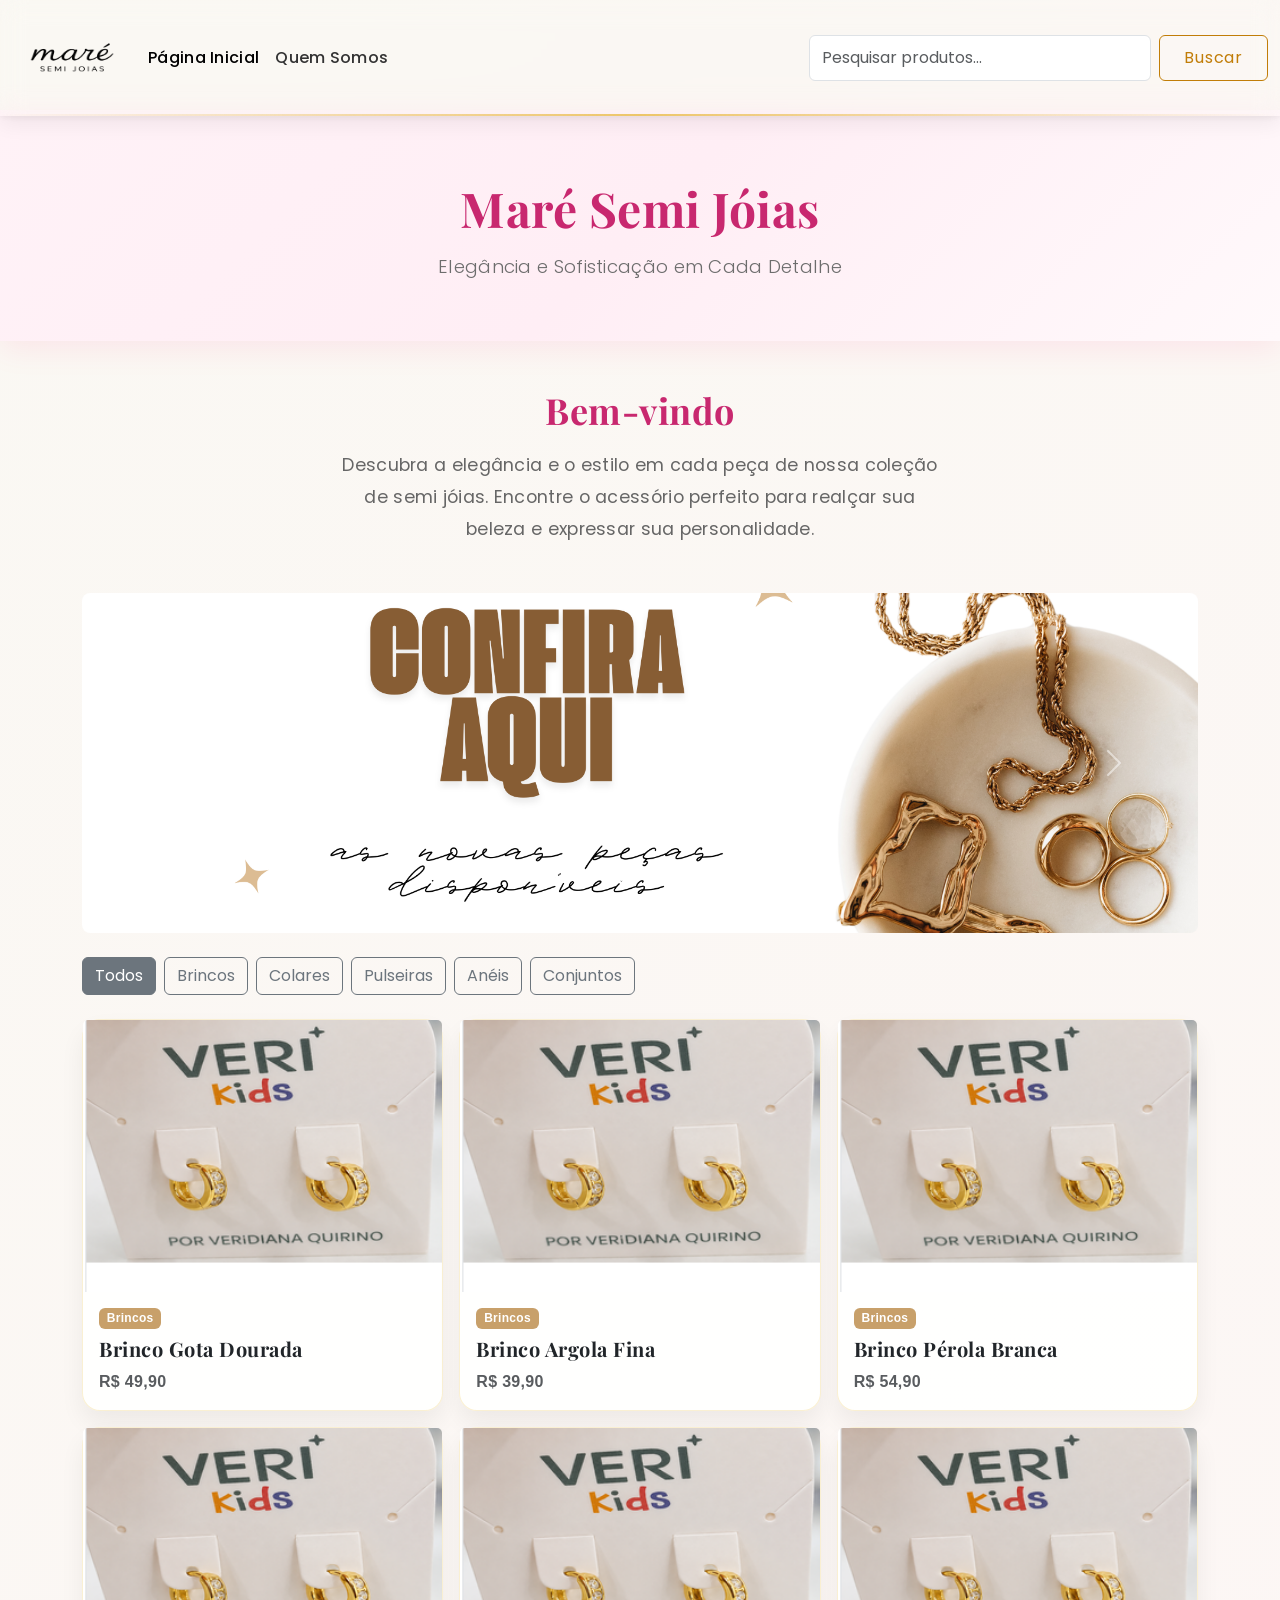
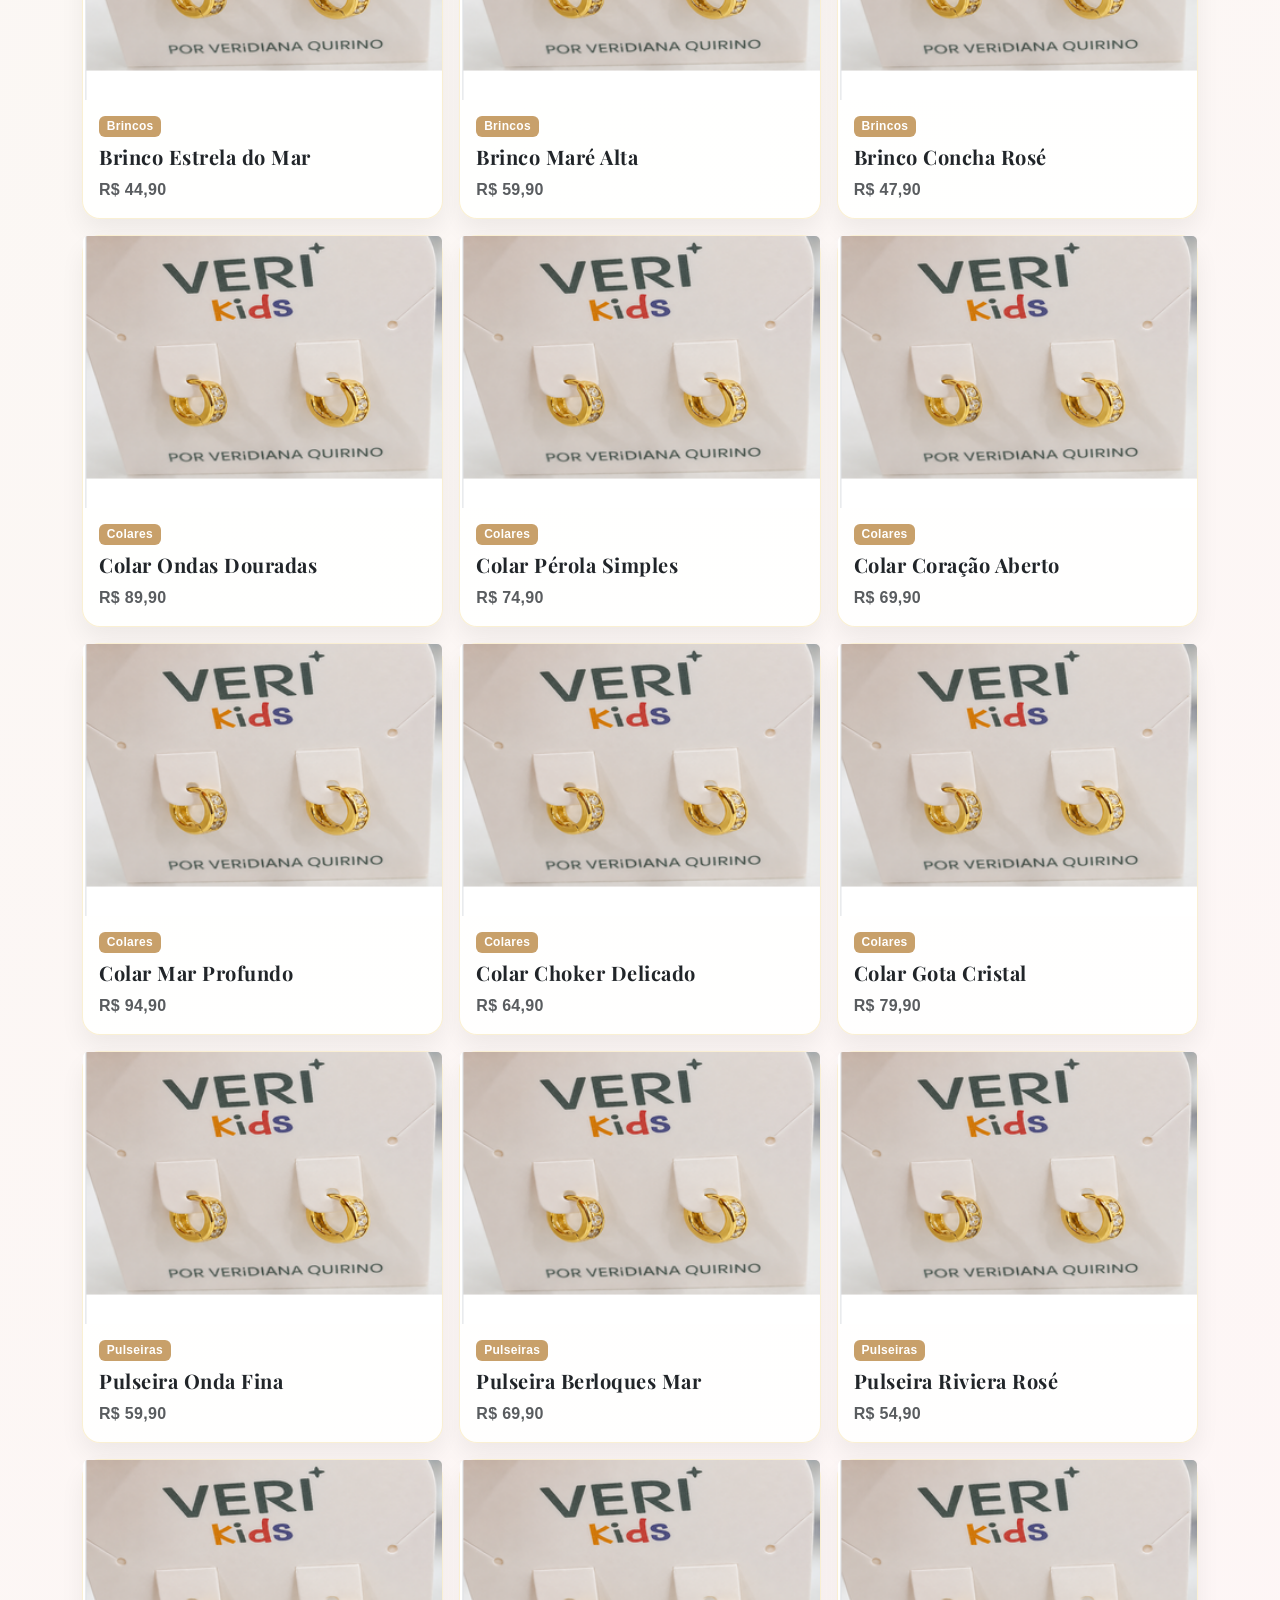
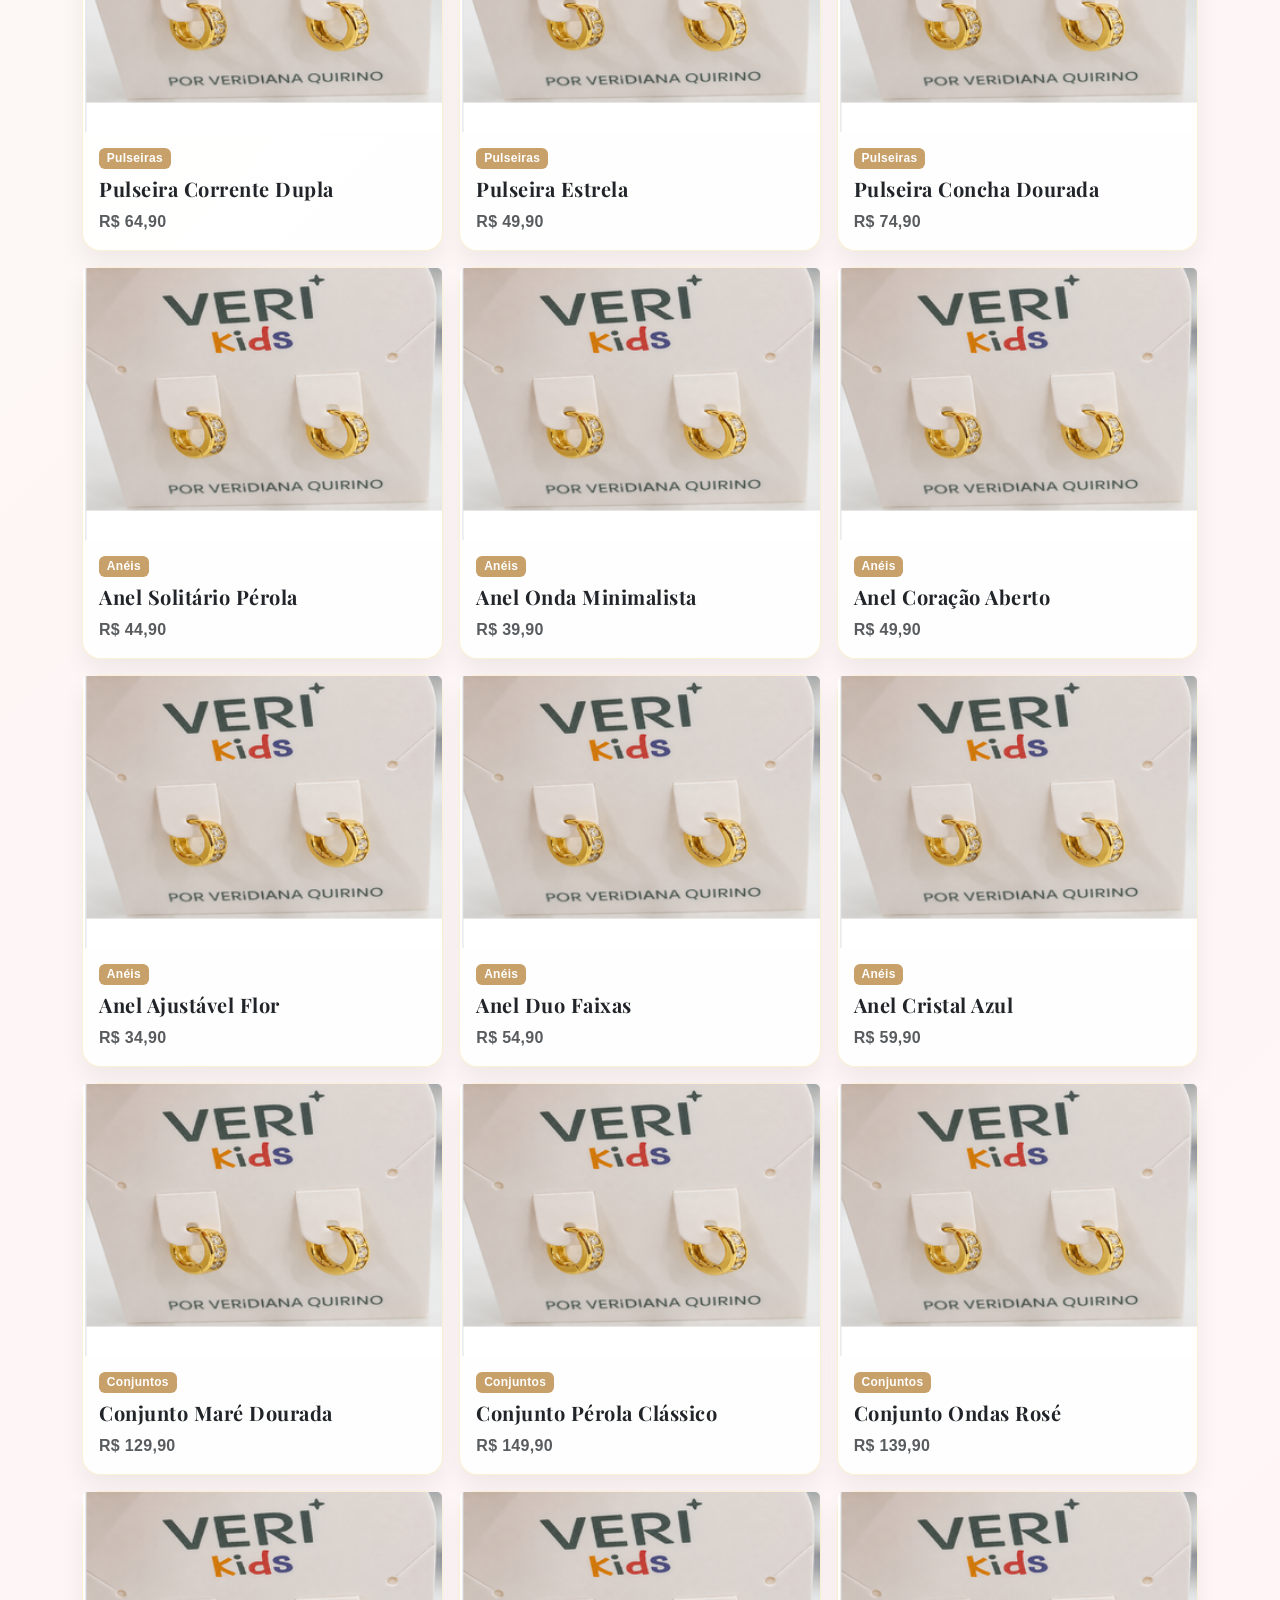
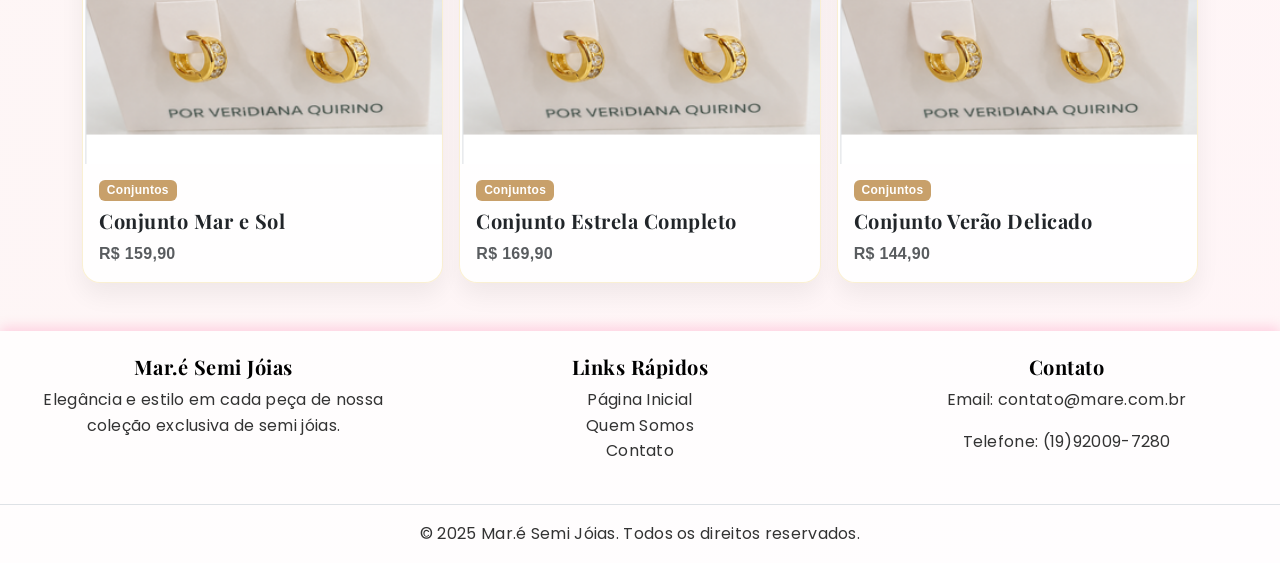
==== commit b32a81d7: "att" ====
--- a/index.html
+++ b/index.html
@@ -66,10 +66,10 @@
             </div>
             <div class="carousel-inner rounded-3">
                 <div class="carousel-item active">
-                    <img src="./Imagens/banner1.jpg" class="d-block w-100" alt="Nova Coleção Verão" style="height: 340px; object-fit: cover;">
+                    <img src="./Imagens/carrosel 01.png" class="d-block w-100" alt="Nova Coleção Verão" style="height: 340px; object-fit: cover;">
                     <div class="carousel-caption d-none d-md-block">
                         <h5>Nova Coleção Verão</h5>
-                        <p>Anéis e colares que capturam a luz do mar em cada detalhe.</p>
+                        
                     </div>
                 </div>
                 <div class="carousel-item">
@@ -96,7 +96,7 @@
                 <span class="visually-hidden">Próximo</span>
             </button>
         </div>
-    </div>
+    </div> <!-- Fim do Carrossel -->
 
     <!-- Filtros de Categoria -->
     <div class="container mt-4">
